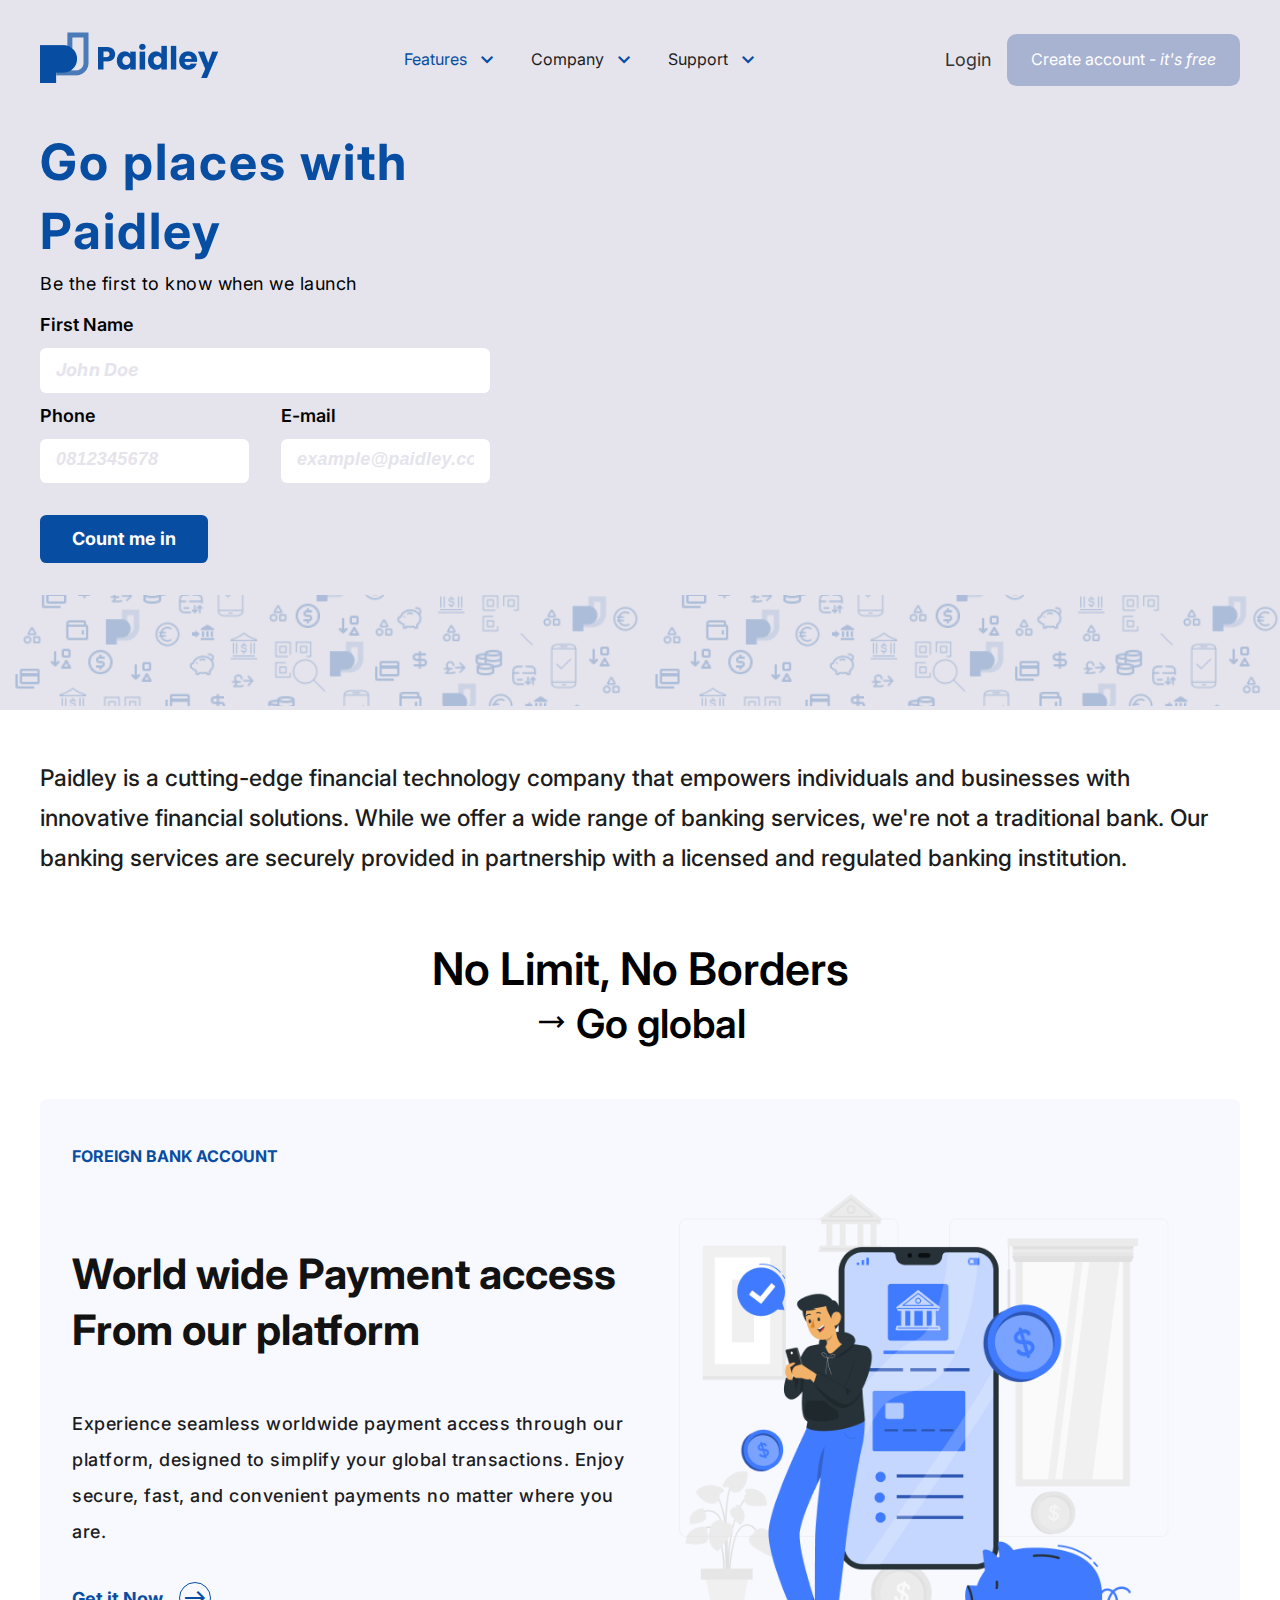
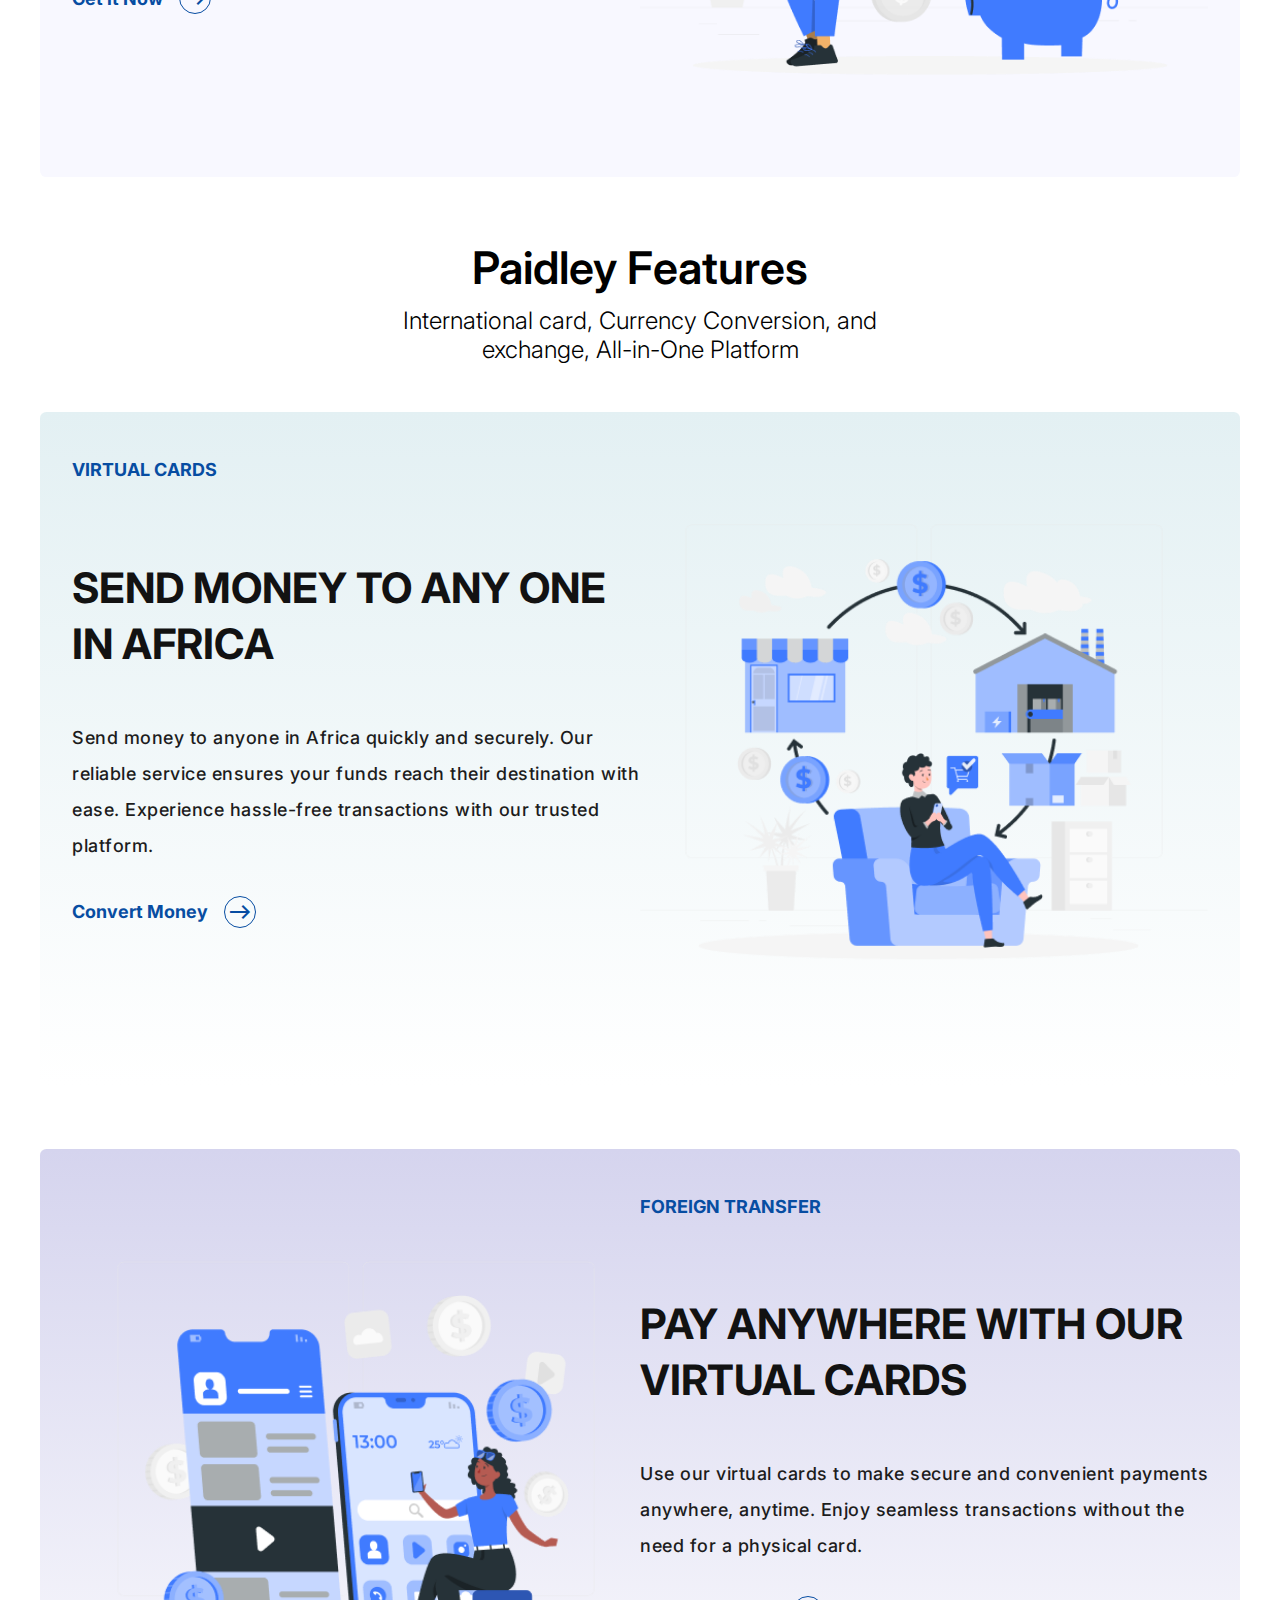
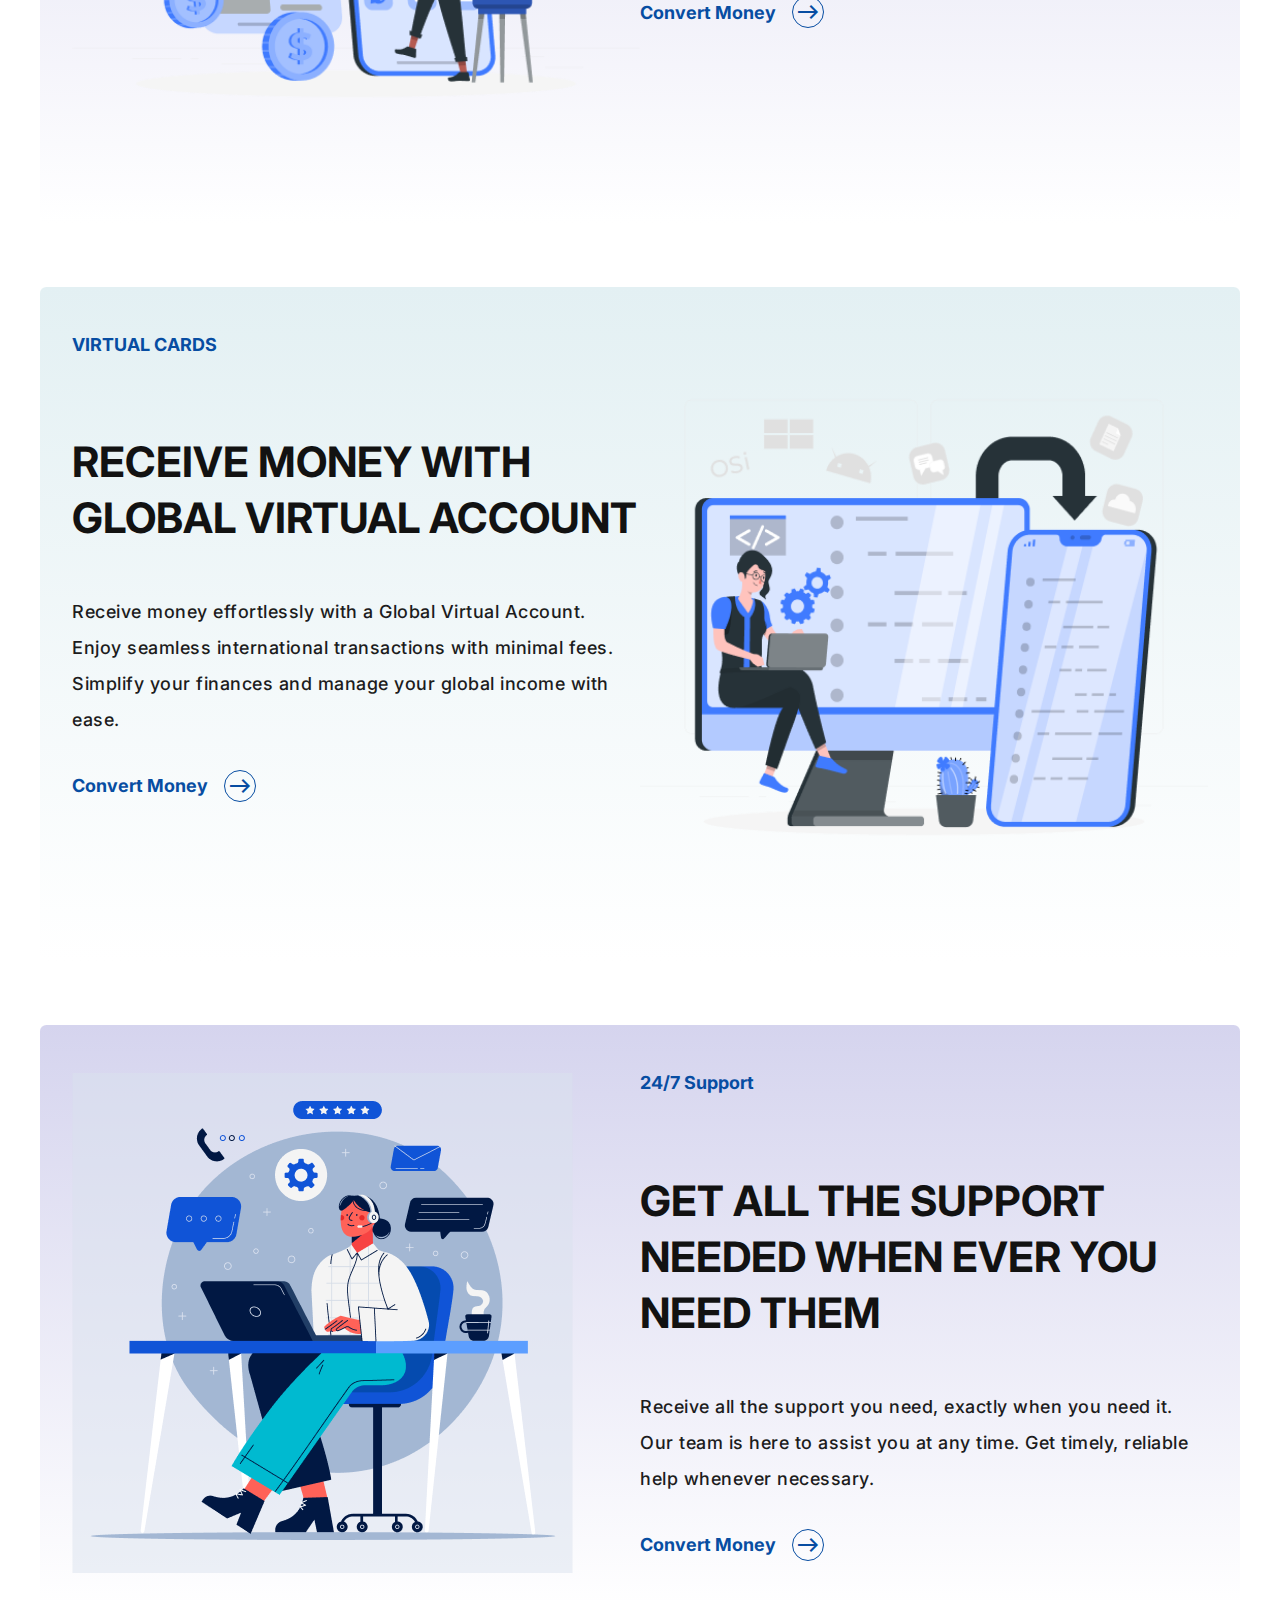
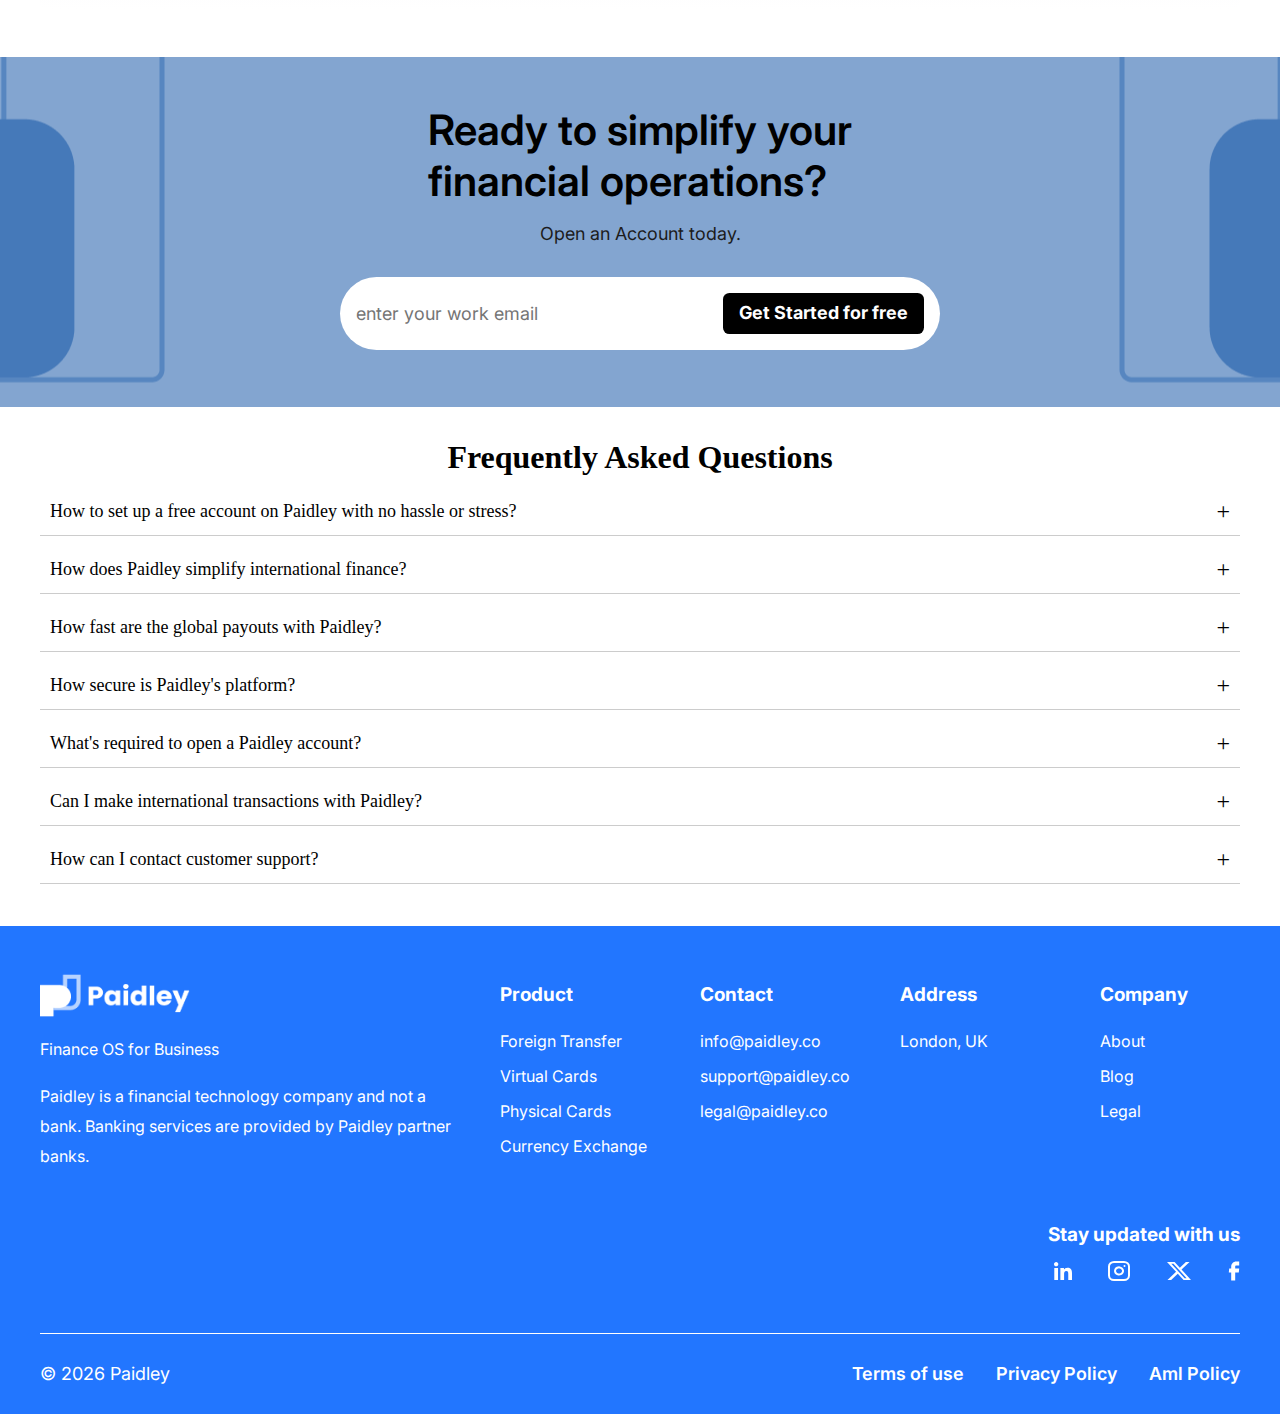
==== index.html @ 993d66e8 "initial commit" ====
<!DOCTYPE html>
<html lang="en">
<head>
    <meta charset="UTF-8">
    <meta name="viewport" content="width=device-width, initial-scale=1.0">
    <title>Paidley</title>

    <!-- css stylesheet -->
    <link rel="stylesheet" href="assets/css/styles.css">

    <!-- google icons cdn -->
    <link rel="stylesheet" href="https://fonts.googleapis.com/css2?family=Material+Symbols+Outlined:opsz,wght,FILL,GRAD@20..48,100..700,0..1,-50..200" />
</head>
<body>

    <!-- NAVBAR SECTION -->
    <div class="navbar_container">
        <div class="navbar_main">
            <a href="index.html" class="navbar_logo">
                <img src="assets/images/paidleylogo.png" alt="paidley logo">
            </a>

            <div class="navbar_links">
                <a href="#">
                    <span class="a_links active">Features</span>
                    <span class="material-symbols-outlined a-icons">
                        stat_minus_1
                    </span>
                </a>

                <a href="#">
                    <span class="a_links">Company</span>
                    <span class="material-symbols-outlined a-icons">
                        stat_minus_1
                    </span>
                </a>

                <a href="#">
                    <span class="a_links">Support</span>
                    <span class="material-symbols-outlined a-icons">
                        stat_minus_1
                    </span>
                </a>
            </div>
            
            <div class="navbar_button">
                <a href="#">Login</a>
                <button type="button">Create account - <span>it's free</span></button>
            </div>

            <div class="hamburger_menu">
                <span class="material-symbols-outlined menu_icon">menu</span>
                <span class="material-symbols-outlined close_icon">close</span>
            </div>

            <div class="mobile_navbar_container">

                <div class="mobile_navbar_links">
                    <div class="mobile_links_box">
                        <a href="#">
                            <span class="a_links active">Features</span>
                            <span class="material-symbols-outlined a-icons">
                                stat_minus_1
                            </span>
                        </a>
        
                        <a href="#">
                            <span class="a_links">Company</span>
                            <span class="material-symbols-outlined a-icons">
                                stat_minus_1
                            </span>
                        </a>
        
                        <a href="#">
                            <span class="a_links">Support</span>
                            <span class="material-symbols-outlined a-icons">
                                stat_minus_1
                            </span>
                        </a>

                        <a href="#" class="mobile_login">Login</a>
                    </div>

                </div>

                <div class="mobile_navbar_button">
                    <!-- <a href="#">Login</a> -->
                    <button type="button">Create account - <span>it's free</span></button>
                </div>
            </div>
        </div>
    </div>

    <!-- GO SECTION -->
    <section class="go_container">
        <div class="go_main">
            <div class="go_left_side">
                <h1>Go places with</h1>
                <h1>Paidley</h1>

                <p class="p1">Be the first to know when we launch</p>

                <div class="form_container">
                    <form action="">
                        <div class="first_name_box">
                            <label>First Name</label>
                            <input type="text" placeholder="John Doe">
                        </div>

                        <div class="phone_email_box">
                            <div class="phone_box">
                                <label>Phone</label>
                                <input class="phone_number" type="number" placeholder="0812345678">
                            </div>

                            <div class="phone_box phone-email">
                                <label>E-mail</label>
                                <input type="email" placeholder="example@paidley.co">
                            </div>
                        </div>

                        <div class="go_botton">
                            <button>Count me in</button>
                        </div>
                    </form>
                </div>
            </div>

            <div class="go_right_side">
                <div class="go_right_box">
                    <iframe class="frame" src="https://www.youtube.com/embed/yPzR0vY7blc" title="YouTube video player" frameborder="0" allow="accelerometer; autoplay; clipboard-write; encrypted-media; gyroscope; picture-in-picture; web-share" referrerpolicy="strict-origin-when-cross-origin" allowfullscreen></iframe>
                </div>
            </div>
            
        </div>

        <div class="bottom_image">
            <img src="assets/images/pattern2.png" alt="">
        </div>
    </section>

    <!-- PAIDLEY TEXT -->
    <div class="paid_add_text_box">
        <div class="paid">
            <h2>Paidley is a cutting-edge financial technology company that empowers individuals and businesses with innovative financial solutions. While we offer a wide range of banking services, we're not a traditional bank. Our banking services are securely provided in partnership with a licensed and regulated banking institution.</h2>
        </div>
    </div>

    <!-- FOREIGN BANK SECTION -->
    <div class="foreign_container">
        <div class="foreign_top_head">
            <h1>No Limit, No Borders</h1>
            <h2>
                <span class="material-symbols-outlined global_arrow">
                trending_flat
                </span>
                <span>Go global</span>
            </h2>
        </div>
        <div class="foreign_main">
            <div class="foreign_left">
                <h3>FOREIGN BANK ACCOUNT</h3>

                <div class="foreign_left_content">
                    <h1>World wide Payment access From our platform</h1>
                    <p class="p1">Experience seamless worldwide payment access through our platform, designed to simplify your global transactions. Enjoy secure, fast, and convenient payments no matter where you are.</p>
                    <div class="get_it_link">
                        <a href="#">
                            <p>Get it Now</p>
                            <span class="material-symbols-outlined">
                                east
                            </span>
                        </a>
                    </div>
                </div>
            </div>

            <div class="foreign_right">
                <img src="assets/images/foreign.png" alt="foreign bank">
            </div>
        </div>
    </div>

    <!-- VIRTUAL CARDS -->
    <div class="virtual_container">
        <div class="virtual_top_head">
            <h1>Paidley Features</h1>
            <p>International card, Currency Conversion, and exchange, All-in-One Platform</p>
        </div>

        <div class="virtual_main">
            <div class="virtual_left">
                <h3>VIRTUAL CARDS</h3>

                <div class="virtual_content">
                    <h1>SEND MONEY TO ANY ONE IN AFRICA</h1>
                    <p class="p1">Send money to anyone in Africa quickly and securely. Our reliable service ensures your funds reach their destination with ease. Experience hassle-free transactions with our trusted platform.</p>
                    <div class="convert_it_link">
                        <a href="#">
                            <p>Convert Money</p>
                            <span class="material-symbols-outlined">
                                east
                            </span>
                        </a>
                    </div>
                </div>
            </div>

            <div class="virtual_right">
                <img src="assets/images/img5.png" alt="">
            </div>
        </div>
    </div>

    <!-- PAY ANYWHERE SECTION -->
    <div class="pay_container">
        <div class="pay_main">
            <div class="pay_left">
                <img src="assets/images/img6.png" alt="receive money">
            </div>

            <div class="pay_right">
                <h3>FOREIGN TRANSFER</h3>

                <div class="pay_content">
                    <h1>PAY ANYWHERE WITH OUR VIRTUAL CARDS</h1>
                    <p class="p1">Use our virtual cards to make secure and convenient payments anywhere, anytime. Enjoy seamless transactions without the need for a physical card.</p>
                    <div class="convert_it_link">
                        <a href="#">
                            <p>Convert Money</p>
                            <span class="material-symbols-outlined">
                                east
                            </span>
                        </a>
                    </div>
                </div>
            </div>

        </div>
    </div>

    <!-- RECEIVE MONEY SECTION -->
    <div class="receieve_container">
        <div class="receieve_main">
            <div class="receieve_left">
                <h3>VIRTUAL CARDS</h3>

                <div class="receieve_content">
                    <h1>RECEIVE MONEY WITH GLOBAL VIRTUAL ACCOUNT</h1>
                    <p class="p1">Receive money effortlessly with a Global Virtual Account. Enjoy seamless international transactions with minimal fees. Simplify your finances and manage your global income with ease.</p>
                    <div class="convert_it_link">
                        <a href="#">
                            <p>Convert Money</p>
                            <span class="material-symbols-outlined">
                                east
                            </span>
                        </a>
                    </div>
                </div>
            </div>

            <div class="receieve_right">
                <img src="assets/images/img7.png" alt="receive money">
            </div>
        </div>
    </div>

    <!-- SUPPORT SECTION -->
    <div class="support_container">
        <div class="support_main">
            <div class="support_left">
                <img src="assets/images/img2.png" alt="support">
            </div>

            <div class="support_right">
                <h3>24/7 Support</h3>

                <div class="support_content">
                    <h1>GET ALL THE SUPPORT NEEDED WHEN EVER YOU NEED THEM</h1>
                    <p class="p1">Receive all the support you need, exactly when you need it. Our team is here to assist you at any time. Get timely, reliable help whenever necessary.</p>
                    <div class="convert_it_link">
                        <a href="#">
                            <p>Convert Money</p>
                            <span class="material-symbols-outlined">
                                east
                            </span>
                        </a>
                    </div>
                </div>
            </div>

        </div>
    </div> 

    <!--READY TO SIMPLIFY  -->
    <div class="ready_container">
        <div class="ready_main">
            <div class="ready_box">
                <h1>Ready to simplify your</h1>
                <h1>financial operations?</h1>
                <p>Open an Account today.</p>
            </div>

            <div class="ready_input_box">
                <input type="text" placeholder="enter your work email">
                <button type="button">Get Started for free</button>
            </div>
        </div>
    </div>

    <!-- FAQ SECTION -->
    <section class="faq_section">
        <div class="faq_main">
            <h1>Frequently Asked Questions</h1>
            <div class="faq-container">
                <div class="flex-container">
                  <div>
                    <p class="text">How to set up a free account on Paidley with no
                      hassle or stress?</p>
                    <span class="plus-icon">+</span>
                  </div>
                  <div class="faq-content">
                    <p>Our return policy allows for returns within 30 days of
                      purchase. Items must be in original condition.</p>
                  </div>
                </div>
    
                <div class="flex-container">
                  <div>
                    <p class="text">How does Paidley simplify international
                      finance?</p>
                    <span class="plus-icon">+</span>
                  </div>
                  <div class="faq-content">
                    <p>You can track your order using the tracking number provided
                      in
                      the confirmation email.</p>
                  </div>
                </div>
    
                <div class="flex-container">
                  <div>
                  <p class="text">How fast are the global payouts with Paidley?</p>
                  <span class="plus-icon">+</span>
                </div>
                <div class="faq-content">
                  <p>Our payouts are processed within 24 hours.</p>
                </div>
              </div>
    
                <div class="flex-container">
                  <div>
                  <p class="text">How secure is Paidley's platform?</p>
                  <span class="plus-icon">+</span>
                </div>
                <div class="faq-content">
                  <p>Paidley uses advanced encryption and secure protocols to
                    protect your data.</p>
                </div>
              </div>
                <div class="flex-container">
                  <div>
                  <p class="text">What's required to open a Paidley account?</p>
                  <span class="plus-icon">+</span>
                </div>
                <div class="faq-content">
                  <p>A valid email address and some basic personal information are
                    required.</p>
                </div>
              </div>
    
    
                <div class="flex-container">
                  <div>
                  <p class="text">Can I make international transactions with
                    Paidley?</p>
                  <span class="plus-icon">+</span>
                </div>
                <div class="faq-content">
                  <p>Yes, you can make international transactions with ease using
                    Paidley.</p>
                </div>
              </div>
    
    
                <div class="flex-container">
                  <div>
                  <p class="text">How can I contact customer support?</p>
                  <span class="plus-icon">+</span>
                </div>
                <div class="faq-content">
                  <p>Contact customer support via email or our live chat on the
                    website.</p>
                </div>
              </div>
              </div>
        </div>
    </section>

    <!-- FOOTER SECTION -->
    <footer class="footer">
        <div class="footer_top">
            <div class="footer_left_column">
                <img class="logo-img" src="assets/images/logo1.png" alt="Paidley Logo" />
                <p class="footer_p1">Finance OS for Business</p>
                <p class="footer_p2">Paidley is a financial technology company and not a bank. Banking services are provided by Paidley partner banks.</p>
            </div>

            <div class="footer_right_column">
                <div class="footer_menu">
                    <h5>Product</h5>
                    <ul>
                        <li><a href="mailto:info@paidley.co">Foreign Transfer</a></li>
                        <li><a href="mailto:support@paidley.co">Virtual Cards</a></li>
                        <li><a href="mailto:legal@paidley.co">Physical Cards</a></li>
                        <li><a href="mailto:legal@paidley.co">Currency Exchange</a></li>
                    </ul>
                </div>

                <div class="footer_menu">
                    <h5>Contact</h5>
                    <ul>
                        <li><a href="mailto:info@paidley.co">info@paidley.co</a></li>
                        <li><a href="mailto:support@paidley.co">support@paidley.co</a></li>
                        <li><a href="mailto:legal@paidley.co">legal@paidley.co</a></li>
                    </ul>
                </div>

                <div class="footer_menu">
                    <h5>Address</h5>
                    <ul>
                        <li><a href="mailto:info@paidley.co">London, UK</a></li>
                    </ul>
                </div>

                <div class="footer_menu">
                    <h5>Company</h5>
                    <ul>
                        <li><a href="mailto:info@paidley.co">About</a></li>
                        <li><a href="mailto:support@paidley.co">Blog</a></li>
                        <li><a href="mailto:legal@paidley.co">Legal</a></li>
                    </ul>
                </div>

                <!-- <div class="footer_icons">
                    <p>Stay updated with us</p>
                    <div class="footer_icon_box">
                        <a href="#" class="social-icon"><svg width="18" height="18" viewBox="0 0 18 18" fill="none" xmlns="http://www.w3.org/2000/svg">
                            <path d="M2.16 4.33563C3.36 4.33563 4.32 3.36063 4.32 2.17563C4.32 0.990625 3.345 0.015625 2.16 0.015625C0.975 0.015625 0 0.990625 0 2.17563C0 3.36063 0.975 4.33563 2.16 4.33563ZM6.375 5.97063V18.0006H10.095V12.0606C10.095 10.4856 10.395 8.97063 12.33 8.97063C14.265 8.97063 14.265 10.7706 14.265 12.1506V18.0006H18V11.4006C18 8.16063 17.31 5.67063 13.53 5.67063C11.715 5.67063 10.5 6.66063 10.005 7.60563H9.96V5.95563H6.39L6.375 5.97063ZM0.3 5.97063H4.035V18.0006H0.3V5.97063Z" fill="white"/>
                            </svg>
                        </a>
                        <a href="#" class="social-icon"><svg width="22" height="20" viewBox="0 0 22 20" fill="none" xmlns="http://www.w3.org/2000/svg">
                            <path d="M16 1H6C3.23858 1 1 3.01472 1 5.5V14.5C1 16.9853 3.23858 19 6 19H16C18.7614 19 21 16.9853 21 14.5V5.5C21 3.01472 18.7614 1 16 1Z" stroke="white" stroke-width="2" stroke-linecap="round" stroke-linejoin="round"/>
                            <path d="M14.9997 9.43132C15.1231 10.1803 14.981 10.9453 14.5935 11.6174C14.206 12.2896 13.5929 12.8346 12.8413 13.175C12.0898 13.5155 11.2382 13.634 10.4075 13.5137C9.57683 13.3934 8.80947 13.0404 8.21455 12.505C7.61962 11.9695 7.22744 11.2789 7.09377 10.5313C6.96011 9.78372 7.09177 9.01722 7.47003 8.34085C7.84829 7.66449 8.45389 7.11268 9.20069 6.76394C9.94749 6.41519 10.7975 6.28725 11.6297 6.39832C12.4786 6.51161 13.2646 6.86764 13.8714 7.41379C14.4782 7.95995 14.8738 8.66729 14.9997 9.43132Z" stroke="white" stroke-width="2" stroke-linecap="round" stroke-linejoin="round"/>
                            <path d="M16.5 5.05078H16.51" stroke="white" stroke-width="2" stroke-linecap="round" stroke-linejoin="round"/>
                            </svg>                    
                        </a>
                        <a href="#" class="social-icon"><svg width="24" height="20" viewBox="0 0 24 20" fill="none" xmlns="http://www.w3.org/2000/svg">
                            <path d="M18.901 0.960938H22.581L14.541 8.61927L24 19.0384H16.594L10.794 12.7184L4.156 19.0384H0.474L9.074 10.8468L0 0.961771H7.594L12.837 6.73844L18.901 0.960938ZM17.61 17.2034H19.649L6.486 2.7001H4.298L17.61 17.2034Z" fill="white"/>
                            </svg>
                        </a>
                        <a href="#" class="social-icon"><svg width="12" height="20" viewBox="0 0 12 20" fill="none" xmlns="http://www.w3.org/2000/svg">
                            <path d="M3.19873 19.5H7.19873V11.49H10.8027L11.1987 7.51H7.19873V5.5C7.19873 5.23478 7.30409 4.98043 7.49163 4.79289C7.67916 4.60536 7.93352 4.5 8.19873 4.5H11.1987V0.5H8.19873C6.87265 0.5 5.60088 1.02678 4.6632 1.96447C3.72552 2.90215 3.19873 4.17392 3.19873 5.5V7.51H1.19873L0.802734 11.49H3.19873V19.5Z" fill="white"/>
                            </svg>
                        </a>
                    </div>
                  
                </div> -->
            </div>
        </div>

        <div class="footer_icons">
            <p>Stay updated with us</p>
            <div class="footer_icon_box">
                <a href="#" class="social-icon"><svg width="18" height="18" viewBox="0 0 18 18" fill="none" xmlns="http://www.w3.org/2000/svg">
                    <path d="M2.16 4.33563C3.36 4.33563 4.32 3.36063 4.32 2.17563C4.32 0.990625 3.345 0.015625 2.16 0.015625C0.975 0.015625 0 0.990625 0 2.17563C0 3.36063 0.975 4.33563 2.16 4.33563ZM6.375 5.97063V18.0006H10.095V12.0606C10.095 10.4856 10.395 8.97063 12.33 8.97063C14.265 8.97063 14.265 10.7706 14.265 12.1506V18.0006H18V11.4006C18 8.16063 17.31 5.67063 13.53 5.67063C11.715 5.67063 10.5 6.66063 10.005 7.60563H9.96V5.95563H6.39L6.375 5.97063ZM0.3 5.97063H4.035V18.0006H0.3V5.97063Z" fill="white"/>
                    </svg>
                </a>
                <a href="#" class="social-icon"><svg width="22" height="20" viewBox="0 0 22 20" fill="none" xmlns="http://www.w3.org/2000/svg">
                    <path d="M16 1H6C3.23858 1 1 3.01472 1 5.5V14.5C1 16.9853 3.23858 19 6 19H16C18.7614 19 21 16.9853 21 14.5V5.5C21 3.01472 18.7614 1 16 1Z" stroke="white" stroke-width="2" stroke-linecap="round" stroke-linejoin="round"/>
                    <path d="M14.9997 9.43132C15.1231 10.1803 14.981 10.9453 14.5935 11.6174C14.206 12.2896 13.5929 12.8346 12.8413 13.175C12.0898 13.5155 11.2382 13.634 10.4075 13.5137C9.57683 13.3934 8.80947 13.0404 8.21455 12.505C7.61962 11.9695 7.22744 11.2789 7.09377 10.5313C6.96011 9.78372 7.09177 9.01722 7.47003 8.34085C7.84829 7.66449 8.45389 7.11268 9.20069 6.76394C9.94749 6.41519 10.7975 6.28725 11.6297 6.39832C12.4786 6.51161 13.2646 6.86764 13.8714 7.41379C14.4782 7.95995 14.8738 8.66729 14.9997 9.43132Z" stroke="white" stroke-width="2" stroke-linecap="round" stroke-linejoin="round"/>
                    <path d="M16.5 5.05078H16.51" stroke="white" stroke-width="2" stroke-linecap="round" stroke-linejoin="round"/>
                    </svg>                    
                </a>
                <a href="#" class="social-icon"><svg width="24" height="20" viewBox="0 0 24 20" fill="none" xmlns="http://www.w3.org/2000/svg">
                    <path d="M18.901 0.960938H22.581L14.541 8.61927L24 19.0384H16.594L10.794 12.7184L4.156 19.0384H0.474L9.074 10.8468L0 0.961771H7.594L12.837 6.73844L18.901 0.960938ZM17.61 17.2034H19.649L6.486 2.7001H4.298L17.61 17.2034Z" fill="white"/>
                    </svg>
                </a>
                <a href="#" class="social-icon"><svg width="12" height="20" viewBox="0 0 12 20" fill="none" xmlns="http://www.w3.org/2000/svg">
                    <path d="M3.19873 19.5H7.19873V11.49H10.8027L11.1987 7.51H7.19873V5.5C7.19873 5.23478 7.30409 4.98043 7.49163 4.79289C7.67916 4.60536 7.93352 4.5 8.19873 4.5H11.1987V0.5H8.19873C6.87265 0.5 5.60088 1.02678 4.6632 1.96447C3.72552 2.90215 3.19873 4.17392 3.19873 5.5V7.51H1.19873L0.802734 11.49H3.19873V19.5Z" fill="white"/>
                    </svg>
                </a>
            </div>
          
        </div>

        <div class="footer_bottom">
            <div class="footer_bottom_left">
                <p>&copy; <span id="year"></span> Paidley</p>
            </div>
            <div class="footer_bottom_right">
                <a href="#">Terms of use</a>
                <a href="privacy-policy.html" target="_blank">Privacy Policy</a>
                <a href="aml-privacy.html" target="_blank">Aml Policy</a>
            </div>
        </div>
    </footer>


    <!-- JAVASCRIPT -->
    <script src="index.js"></script>
    
</body>
</html>
---- assets/css/styles.css ----
@import url('https://fonts.googleapis.com/css2?family=Inter:ital,opsz,wght@0,14..32,100..900;1,14..32,100..900&family=Poppins:ital,wght@0,100;0,200;0,300;0,400;0,500;0,600;0,700;0,800;0,900;1,100;1,200;1,300;1,400;1,500;1,600;1,700;1,800;1,900&family=Roboto:ital,wght@0,100;0,300;0,400;0,500;0,700;0,900;1,100;1,300;1,400;1,500;1,700;1,900&display=swap');


* {
    padding: 0;
    margin: 0;
    box-sizing: border-box;
}

:root {
    /* color */
    --primary-color: #074DA2;
    --white-color: #FFFFFF;
    --background-color: #e5e4ec;
    --secondary-color: ;
    --light-dark: #1C1C1C;
    --black-color: #000000;
    --dark-black: #121212;
    --dark-color: #333333;
    --button-color: #a8b3d2;
    --account-color: #F8F8FF;
    --footer-color: #2276ff;

    /* transition */
    --transition-200: all 200ms ease;
    --transition-300: all 300ms ease;

    /* border radius */
  --border-radius-0-4: 0.4rem;
  --border-radius-0-6: 0.6rem;
  --border-radius-1: 1rem;
  --border-radius-5: 5rem;
  --border-radius-2: 2rem;

  /* box shadow */
  --box-shadow-1: 0 2px 5px rgba(0, 0, 0, 0.1);
}

.navbar_container {
    top: 0;
    left: 0;
    width: 100%;
    position: fixed;
    z-index: 1;
    background: var(--background-color);
}

.navbar_container .navbar_main {
    display: flex;
    align-items: center;
    justify-content: space-between;
    padding: 2rem 2.5rem;
    position: relative;
}

.navbar_main .navbar_logo {
    text-decoration: none;
}

.navbar_container .navbar_main .navbar_links {
    display: flex;
    align-items: center;
    flex-direction: row;
    gap: 2rem;
}

.navbar_main .navbar_links a {
    display: flex;
    align-items: center;
    gap: 0.5rem;
    text-decoration: none;
}

.navbar_main .navbar_links a .a_links {
    font-family: "Inter", sans-serif;
    font-size: 16px;
    font-weight: 400;
    line-height: 19.36px;
    color: var(--light-dark);   
    transition: var(--transition-200); 
}

.navbar_main .navbar_links a .a_links:hover {
    color: var(--primary-color);
}

.navbar_main .navbar_links a .a_links.active {
    color: var(--primary-color);
}

.navbar_main .navbar_links a .a-icons {
    color: var(--primary-color);
}

.navbar_container .navbar_main .navbar_button {
    display: flex;
    align-items: center;
    flex-direction: row;
    gap: 1rem;
}

.navbar_main .navbar_button a {
    font-family: "Inter", sans-serif;
    font-size: 18px;
    font-weight: 400;
    line-height: 19.36px;
    color: var(--dark-color);   
    text-decoration: none; 
    transition: 0.7s ease;
}

.navbar_main .navbar_button a:hover {
    color: var(--primary-color);
}

.navbar_main .navbar_button button {
    font-family: "Inter", sans-serif;
    font-size: 16px;
    font-weight: 400;
    line-height: 19.36px;
    color: var(--white-color);
    background: var(--button-color);  
    border: none;  
    transition: var(--transition-300);
    cursor: pointer;
    padding: 1rem 1.5rem;
    border-radius: var(--border-radius-0-6);
}

.navbar_main .navbar_button button:hover {
    background: var(--primary-color);
}

.navbar_main .navbar_button button span {
    font-style: italic;
}

.hamburger_menu {
    display: none;
}

/* mobile section */
.mobile_navbar_container {
    display: none;
}




/* GO SECTION STARTS HERE */
.go_container {
    margin-top: 5rem;
    padding-top: 3rem;
    width: 100%;
    background: var(--background-color);
}

.go_container .go_main {
    display: grid;
    grid-template-columns: 1fr 1fr;
    padding-left: 2.5rem;
    padding-right: 2.5rem;
    margin-bottom: 1rem;
}

.go_container .go_main .go_left_side h1 {
    font-family: "Inter", sans-serif;
    font-style: normal;
    font-weight: 700;
    font-size: 50px;
    line-height: 69.14px;
    letter-spacing: 2px;
    color: var(--primary-color);
}

.go_container .go_main .go_left_side .p1 {
    font-family: "Inter", sans-serif;
    font-size: 18px;
    font-weight: 400;
    line-height: 36px;
    letter-spacing: 0.5px;   
}

.go_container .go_main .go_left_side .form_container {
    margin-top: 1rem;
    width: 75%;
}

.go_left_side .form_container form .first_name_box label {
    display: block;
    font-family: "Inter", sans-serif;
    font-size: 18px;
    font-weight: 600;
    line-height: 14px;
    margin-bottom: 1rem;
}

.go_left_side .form_container form .first_name_box input {
    padding: 0.9rem 1rem;
    border-radius: var(--border-radius-0-4);
    width: 100%;
    border: none;
    font-family: "Inter", sans-serif;
    font-weight: 500;
    letter-spacing: 0.2px;
    color: var(--light-dark);
    outline: none;
}

.go_left_side .form_container form .first_name_box input:focus {
    border: 1px solid var(--primary-color);
}

.go_left_side .form_container form .first_name_box input::placeholder {
    font-size: 18px;
    color: var(--background-color);
    font-weight: 700;
    font-style: italic;
}

.go_left_side .form_container form .phone_email_box {
    display: flex;
    align-items: center;
    gap: 2rem;
    flex-direction: row;
    margin-top: 1rem;
}

.form_container form .phone_email_box .phone_box label {
    display: block;
    font-family: "Inter", sans-serif;
    font-size: 18px;
    font-weight: 600;
    line-height: 14px;
    margin-bottom: 1rem;
}

.form_container form .phone_email_box .phone_box {
    width: 100%;
}

.form_container form .phone_email_box .phone_box input {
    padding: 0.9rem 1rem;
    border-radius: var(--border-radius-0-4);
    width: 100%;
    border: none;
    font-family: "Inter" sans-serif;
    font-weight: 500;
    letter-spacing: 0.2px;
    color: var(--light-dark);
    outline: none;
}

.form_container form .phone_email_box .phone_box input:focus {
    border: 1px solid var(--primary-color);
}

.form_container form .phone_email_box .phone_box input::placeholder {
    font-size: 18px;
    color: var(--background-color);
    font-weight: 700;
    font-style: italic;
}

.form_container form .phone_email_box .phone_box .phone_number::-webkit-outer-spin-button,
.phone_number::-webkit-inner-spin-button {
  -webkit-appearance: none;
   margin: 0;
}

.form_container form .go_botton {
    margin-top: 2rem;
    margin-bottom: 1rem;
}

.form_container form .go_botton button {
  padding: 0.9rem 2rem;
  color: var(--white-color);
  background-color: var(--primary-color);
  border-radius: var(--border-radius-0-4); 
  border: none;
  cursor: pointer;
  transition: var(--transition-200);
  font-family: "Inter", sans-serif;
  font-size: 18px;
  font-weight: 700;
  line-height: 19.36px;
}

.form_container form .go_botton button:hover {
    opacity: .8;
}

.go_right_side .go_right_box .frame {
    width: 100%;
    height: 435px;
    border-radius: var(--border-radius-0-4);
}

.bottom_image img {
    width: 100%;
    object-fit: cover;
}


/* PAIDLEY TEXT */
.paid_add_text_box {
    margin-top: 3rem;
    padding-left: 2.5rem;
    padding-right: 2.5rem;
    margin-bottom: 3rem;
}

.paid_add_text_box .paid h2 {
    font-family: "Inter", sans-serif;
    font-size: 23px;
    font-weight: 500;
    line-height: 40px;
    color: var(--light-dark)    ;  
}



/* FOREIGN BANK SECTION */
.foreign_container {
    margin-top: 4rem;
    width: 100%;
    padding-left: 2.5rem;
    padding-right: 2.5rem;
}

.foreign_container .foreign_top_head {
    text-align: center;
}

.foreign_container .foreign_top_head h1 {
    font-family: "Inter", sans-serif;
    font-size: 45px;
    font-weight: 600;
    line-height: 54.46px;
    color: var(--black-color);    
}

.foreign_container .foreign_top_head h2 {
    font-family: "Inter", sans-serif;
    font-size: 40px;
    font-weight: 600;
    line-height: 54.46px;
    color: var(--black-color); 
}

.foreign_container .foreign_top_head h2 .global_arrow {
    font-size: 2rem;
}

.foreign_container .foreign_main {
    background: var(--account-color);
    border-radius: var(--border-radius-0-4);
    padding: 3rem 2rem 3rem;
    margin-top: 3rem;
    display: grid;
    grid-template-columns: 1fr 1fr;
}

.foreign_main .foreign_left h3 {
    font-family: "Inter", sans-serif;
    font-size: 16px;
    font-weight: 700;
    line-height: 19.36px;
    color: var(--primary-color);    
}

.foreign_left .foreign_left_content {
    margin-top: 5rem;
}

.foreign_left .foreign_left_content h1 {
    font-family: "Inter", sans-serif;
    font-size: 42px;
    font-weight: 700;
    line-height: 56px;
    color: var(--dark-black); 
}

.foreign_left_content .p1 {
    font-family: "Inter", sans-serif;
    font-size: 18px;
    font-weight: 500;
    line-height: 36px;
    letter-spacing: 0.5px;
    text-align: left;
    color: var(--light-dark); 
    margin-top: 3rem;
}

.foreign_left_content .get_it_link {
    margin-top: 2rem;
}

.foreign_left_content .get_it_link a {
    display: flex;
    align-items: center;
    text-decoration: none;
    gap: 1rem;
    color: var(--primary-color);
}

.foreign_left_content .get_it_link a p {
    font-family: "Inter", sans-serif;
    font-size: 18px;
    font-weight: 700;
    line-height: 19.36px;  
}

.foreign_left_content .get_it_link a span {
    border: 1px solid var(--primary-color);
    border-radius: var(--border-radius-2);
    padding: 3px;
}

.foreign_main .foreign_right img {
    max-width: 100%;
    height: auto;
}



/* VIRTUAL CARDS SECTION */
.virtual_container {
    margin-top: 4rem;
    width: 100%;
    padding-left: 2.5rem;
    padding-right: 2.5rem;
}

.virtual_container .virtual_top_head {
    display: flex;
    align-items: center;
    flex-direction: column;
    justify-content: center;
}

.virtual_container .virtual_top_head h1 {
    font-family: "Inter", sans-serif;
    font-size: 45px;
    font-weight: 600;
    line-height: 54.46px;
    color: var(--black-color);    
}

.virtual_container .virtual_top_head p {
    font-family: "Inter", sans-serif;
    font-size: 24px;
    font-weight: 300;
    line-height: 29.05px;
    margin-top: 0.7rem;
    width: 48%;
    text-align: center;    
}

.virtual_container .virtual_main {
    border-radius: var(--border-radius-0-4);
    padding: 3rem 2rem 2rem;
    margin-top: 3rem;
    display: grid;
    grid-template-columns: 1fr 1fr;
    background: linear-gradient(to bottom, #e3f0f3 0%, #ffffff 100%);
}

.virtual_main .virtual_left h3 {
    font-family: "Inter", sans-serif;
    font-size: 18px;
    font-weight: 700;
    line-height: 19.36px;
    color: var(--primary-color);    
}

.virtual_left .virtual_content {
    margin-top: 5rem;
}

.virtual_left .virtual_content h1 {
    font-family: "Inter", sans-serif;
    font-size: 42px;
    font-weight: 700;
    line-height: 56px;
    color: var(--dark-black); 
}

.virtual_left .virtual_content .p1 {
    font-family: "Inter", sans-serif;
    font-size: 18px;
    font-weight: 500;
    line-height: 36px;
    letter-spacing: 0.5px;
    text-align: left;
    color: var(--light-dark); 
    margin-top: 3rem;
}

.virtual_content .convert_it_link {
    margin-top: 2rem;
}

.virtual_content .convert_it_link a {
    display: flex;
    align-items: center;
    text-decoration: none;
    gap: 1rem;
    color: var(--primary-color);
}

.virtual_content .convert_it_link a p {
    font-family: "Inter", sans-serif;
    font-size: 18px;
    font-weight: 700;
    line-height: 19.36px;  
}

.virtual_content .convert_it_link a span {
    border: 1px solid var(--primary-color);
    border-radius: var(--border-radius-2);
    padding: 3px;
}


.virtual_main .virtual_right img {
    width: 100%;
    object-fit: cover;
}



/* RECEIVE MONEY SECTION */
.receieve_container {
    margin-top: 4rem;
    width: 100%;
    padding-left: 2.5rem;
    padding-right: 2.5rem;
}

.receieve_container .receieve_main {
    border-radius: var(--border-radius-0-4);
    padding: 3rem 2rem 2rem;
    display: grid;
    grid-template-columns: 1fr 1fr;
    background: linear-gradient(to bottom, #e3f0f3 0%, #ffffff 100%);
}

.receieve_main .receieve_left h3 {
    font-family: "Inter", sans-serif;
    font-size: 18px;
    font-weight: 700;
    line-height: 19.36px;
    color: var(--primary-color);    
}

.receieve_left .receieve_content {
    margin-top: 5rem;
}

.receieve_left .receieve_content h1 {
    font-family: "Inter", sans-serif;
    font-size: 42px;
    font-weight: 700;
    line-height: 56px;
    color: var(--dark-black); 
}

.receieve_left .receieve_content .p1 {
    font-family: "Inter", sans-serif;
    font-size: 18px;
    font-weight: 500;
    line-height: 36px;
    letter-spacing: 0.5px;
    text-align: left;
    color: var(--light-dark); 
    margin-top: 3rem;
}

.receieve_content .convert_it_link {
    margin-top: 2rem;
}

.receieve_content .convert_it_link a {
    display: flex;
    align-items: center;
    text-decoration: none;
    gap: 1rem;
    color: var(--primary-color);
}

.receieve_content .convert_it_link a p {
    font-family: "Inter", sans-serif;
    font-size: 18px;
    font-weight: 700;
    line-height: 19.36px;  
}

.receieve_content .convert_it_link a span {
    border: 1px solid var(--primary-color);
    border-radius: var(--border-radius-2);
    padding: 3px;
}

.receieve_main .receieve_right img {
    width: 100%;
    object-fit: cover;
}




/* PAY ANYWHERE SECTION */
.pay_container {
    margin-top: 4rem;
    width: 100%;
    padding-left: 2.5rem;
    padding-right: 2.5rem;
}

.pay_container .pay_main {
    border-radius: var(--border-radius-0-4);
    padding: 3rem 2rem 2rem;
    display: grid;
    grid-template-columns: 1fr 1fr;
    background: linear-gradient(to bottom, #d5d4ee 0%, #ffffff 100%);
}

.pay_main .pay_left img {
    width: 100%;
    object-fit: cover;
}

.pay_main .pay_right  h3 {
    font-family: "Inter", sans-serif;
    font-size: 18px;
    font-weight: 700;
    line-height: 19.36px;
    color: var(--primary-color);    
}

.pay_right .pay_content {
    margin-top: 5rem;
}

.pay_right .pay_content h1 {
    font-family: "Inter", sans-serif;
    font-size: 42px;
    font-weight: 700;
    line-height: 56px;
    color: var(--dark-black); 
}

.pay_right .pay_content .p1 {
    font-family: "Inter", sans-serif;
    font-size: 18px;
    font-weight: 500;
    line-height: 36px;
    letter-spacing: 0.5px;
    text-align: left;
    color: var(--light-dark); 
    margin-top: 3rem;
}

.pay_content .convert_it_link {
    margin-top: 2rem;
}

.pay_content .convert_it_link a {
    display: flex;
    align-items: center;
    text-decoration: none;
    gap: 1rem;
    color: var(--primary-color);
}

.pay_content .convert_it_link a p {
    font-family: "Inter", sans-serif;
    font-size: 18px;
    font-weight: 700;
    line-height: 19.36px;  
}

.pay_content .convert_it_link a span {
    border: 1px solid var(--primary-color);
    border-radius: var(--border-radius-2);
    padding: 3px;
}



/* SUPPORT SECTION */
.support_container {
    margin-top: 4rem;
    width: 100%;
    padding-left: 2.5rem;
    padding-right: 2.5rem;
}

.support_container .support_main {
    border-radius: var(--border-radius-0-4);
    padding: 3rem 2rem 2rem;
    display: grid;
    grid-template-columns: 1fr 1fr;
    background: linear-gradient(to bottom, #d5d4ee 0%, #ffffff 100%);
}

.support_main .support_right {
    display: flex;
    flex-direction: column;
    justify-content: flex-start;
}

.support_main .support_right h3 {
    font-family: "Inter", sans-serif;
    font-size: 18px;
    font-weight: 700;
    line-height: 19.36px;
    color: var(--primary-color);    
}

.support_right .support_content {
    margin-top: 5rem;
}

.support_right .support_content h1 {
    font-family: "Inter", sans-serif;
    font-size: 42px;
    font-weight: 700;
    line-height: 56px;
    color: var(--dark-black); 
}

.support_right .support_content .p1 {
    font-family: "Inter", sans-serif;
    font-size: 18px;
    font-weight: 500;
    line-height: 36px;
    letter-spacing: 0.5px;
    text-align: left;
    color: var(--light-dark); 
    margin-top: 3rem;
}

.support_content .convert_it_link {
    margin-top: 2rem;
}

.support_content .convert_it_link a {
    display: flex;
    align-items: center;
    text-decoration: none;
    gap: 1rem;
    color: var(--primary-color);
}

.support_content .convert_it_link a p {
    font-family: "Inter", sans-serif;
    font-size: 18px;
    font-weight: 700;
    line-height: 19.36px;  
}

.support_content .convert_it_link a span {
    border: 1px solid var(--primary-color);
    border-radius: var(--border-radius-2);
    padding: 3px;
}



/* READY TO SIMPLIFY SECTION */
.ready_container {
    background-image: url('../images//simplify.png');
    background-position: center;
    background-repeat: no-repeat;
    background-repeat: cover;
    height: 350px;
    margin-top: 3rem;
    /* margin-bottom: 3rem; */
}

.ready_container .ready_main {
    display: flex;
    align-items: center;
    justify-content: center;
    flex-direction: column;
    padding-top: 3rem;
}

.ready_main .ready_box h1 {
    font-family: "Inter", sans-serif;
    font-size: 42px;
    font-weight: 600;
    line-height: 50.83px;
    color: var(--black-color);    
}

.ready_main .ready_box p {
    text-align: center;
    font-family: "Inter", sans-serif;
    font-size: 18px;
    font-weight: 400;
    line-height: 21.78px;
    color: var(--light-dark); 
    margin-top: 1rem;   
}

.ready_main .ready_input_box {
    background: var(--white-color);
    margin-top: 2rem;
    padding: 1rem 1rem;
    border-radius: var(--border-radius-5);
    /* width: 42%; */
    max-width: 600px;
    width: 100%;
    display: flex;
    justify-content: space-between;
    gap: 1rem;
}

.ready_main .ready_input_box input {
    width: 60%;
    outline: none;
    border: none;
    font-family: "Inter", sans-serif;
    font-size: 18px;
    font-weight: 500;
    padding-right: 0.4rem;
}

.ready_main .ready_input_box input::placeholder {
    font-weight: 400;
}

.ready_main .ready_input_box button {
    padding: 0.6rem 1rem;
    border: none;
    background: var(--black-color);
    cursor: pointer;
    color: var(--white-color);  
    border-radius: var(--border-radius-0-4);
    font-family: "Inter", sans-serif;
    font-size: 18px;
    font-weight: 700;
    line-height: 21.78px;    
}


.faq-section {
    font-family: "Inter", sans-serif;
    /* margin: 20px; */
  }
  
  .faq_section .faq_main h1{
    text-align: center;
    margin-bottom: 0.7rem;
  }
  
  .faq_section .faq_main {
    padding: 2rem 2.5rem;
  }
  
  .faq_section .faq_main .flex-container {
    border-bottom: 1px solid #ccc;
    margin-bottom: 10px;
    padding: 10px 10px;
  }
  
  .faq_section .faq_main .flex-container > div:first-child {
    display: flex;
    justify-content: space-between;
    align-items: center;
    cursor: pointer;
  }
  
  .faq_section .faq_main .text{
    font-size: 1.125rem;
    font-weight: 500;
  }
  
  .plus-icon {
    font-size: 24px;
    transition: transform 0.3s;
  }
  
  .faq-content {
    height: 0;
    overflow: hidden;
    transition: height 0.5s ease;
  }
  
  .faq_section .faq_main .flex-container.active .faq-content {
    height: auto; 
  }
  
  .faq_section .faq_main .flex-container.active .plus-icon {
    content:'-';
  }



/* FOOTER SECTION */
.footer {
    font-family: "Inter", sans-serif;
    background: var(--footer-color);
    width: 100%;
    padding: 3rem 2.5rem 1.5rem;
}
  
.footer_top {
    display: grid;
    /* grid-template-columns: 25% 75%;  */
    grid-template-columns: 35% 65%; 
    gap: 40px; 
}

.footer_left_column {
    display: flex;
    flex-direction: column;
    justify-content: flex-start;
}

.footer_left_column .logo-img {
    width: 150px;
}

.footer_left_column .footer_p1 {
    font-family: "Inter", sans-serif;
    font-size: 16px;
    font-weight: 400;
    line-height: 32px;
    color: var(--white-color);   
    margin-top: 1rem; 
}

.footer_left_column .footer_p2 {
    font-family: "Inter", sans-serif;
    font-size: 16px;
    font-weight: 400;
    line-height: 30px;
    color: var(--white-color);   
    margin-top: 1rem; 
}
  
.footer .footer_right_column {
    display: grid;
    grid-template-columns: repeat(4, 1fr);
    gap: 20px; 
}
  
.footer_right_column .footer_menu {
    display: flex;
    flex-direction: column;
    justify-content: flex-start;
}
  
.footer_right_column .footer_menu h5 {
    margin-bottom: 10px;
    font-family: "Inter", sans-serif;
    font-size: 19px;
    font-weight: 700;
    line-height: 42px;
    color: var(--white-color);    
}
  
.footer_right_column .footer_menu ul li {
    margin-bottom: 5px;
    list-style: none;
    font-family: "Inter", sans-serif;
    font-size: 16px;
    font-weight: 400;
    line-height: 30px;   
}

.footer_right_column .footer_menu ul li a {
    text-decoration: none;
    color: var(--white-color); 
}

.footer_right_column .footer_menu ul li a:hover {
    text-decoration: underline;
}

.footer .footer_icons {
   text-align: right;
   display: flex;
   flex-direction: column;
   justify-content: flex-end;
   align-items: flex-end;
   margin-top: 3rem;
}
  
.footer_icons p {
    margin-bottom: 10px;
    font-family: "Inter", sans-serif;
    font-size: 19px;
    font-weight: 700;
    line-height: 32px;
    color: var(--white-color);    
}

.footer_icons .footer_icon_box {
    display: inline-flex;
    align-items: center;
    gap: 2.3rem;
    flex-wrap: nowrap;
}

.footer_icons .footer_icon_box a {
    text-decoration: none;
    color: var(--white-color);
}

.footer_bottom {
    display: flex;
    justify-content: space-between;
    padding-top: 1.5rem;
    border-top: 1px solid var(--white-color);
    margin-top: 3rem;
}
  
.footer_bottom_left p {
    font-family: "Inter", sans-serif;
    font-size: 18px;
    font-weight: 400;
    line-height: 32px;
    color: var(--white-color);    
}
  
.footer_bottom .footer_bottom_right {
    display: flex;
    align-items: center;
    gap: 2rem;
}

.footer_bottom .footer_bottom_right a {
    text-decoration: none;
    font-family: "Inter", sans-serif;
    font-size: 18px;
    font-weight: 600;
    line-height: 32px;
    color: var(--white-color);    
}

.footer_bottom .footer_bottom_right a:hover {
    text-decoration: underline;
}


/* AML PRIVACY SECTION */
.aml_container {
    width: 100%;
}

.aml_container .aml_main {
    margin: 2rem;
    background: var(--button-color);
    border-radius: var(--border-radius-0-4);
    padding: 2rem 2rem;
}

.aml_container .aml_logo_box {
    margin-bottom: 1.5rem;
}

.aml_container .aml_logo_box a {
    text-decoration: none;
}

.aml_main .aml_content .p1 {
    font-family: "Inter", sans-serif;
    font-size: 18px;
    font-weight: 500;
    line-height: 32px;
    margin-bottom: 1.3rem;
}

.aml_main .aml_content .p2 {
    font-family: "Inter", sans-serif;
    font-size: 18px;
    font-weight: 500;
    line-height: 32px;
}

.aml_main .aml_content .text_box {
    margin-top: 2rem;
}

.aml_main .aml_content .text_box h3 {
    font-family: "Inter", sans-serif;
    font-size: 23px;
    font-weight: 700;
    line-height: 32px;
    margin-bottom: 1rem;
}

.aml_main .aml_content .text_box p {
    font-family: "Inter", sans-serif;
    font-size: 18px;
    font-weight: 500;
    line-height: 32px;
}

.aml_main .aml_content .text_box h4 {
    font-family: "Inter", sans-serif;
    font-size: 18px;
    font-weight: 600;
    line-height: 32px;
}

.aml_main .aml_content .text_box ul {
    margin-left: 2rem;
    margin-top: 0.8rem;
}

.aml_main .aml_content .text_box ul li {
    font-family: "Inter", sans-serif;
    font-size: 18px;
    font-weight: 500;
    line-height: 32px;
}


/* PRIVACY SECTION */
.privacy_container {
    width: 100%;
}

.privacy_container .privacy_main {
    margin: 2rem;
    background: var(--button-color);
    border-radius: var(--border-radius-0-4);
    padding: 2rem 2rem;
}
  
 

/* MEDIA STYLES GOES HERE */
@media (max-width: 1024px) {
    /* VIRTUAL SECTION */
    .virtual_container .virtual_top_head p {
        width: 65%;
    }

    /* SUPPORT SECTION */
    .support_container .support_main {
        gap: 2rem;
    } 
}

@media (max-width: 768px) {
    /* NAVBAR SECTION */
    .navbar_container .navbar_main .navbar_links {
       display: none;
    }

    .navbar_container .navbar_main .navbar_button {
        display: none;
    }

    .hamburger_menu {
        display: block;
        cursor: pointer;
    } 

    .hamburger_menu span {
        font-size: 2rem;
        color: var(--light-dark);
        font-weight: 500;
        transition: -1s ease-out;
    }

    .hamburger_menu .close_icon {
        display: none;
    }

    .hamburger_menu.active .menu_icon {
        display: none;
    }

    .hamburger_menu.active .close_icon {
        display: inline-block;
    }

    /* mobile navbar section */
    .mobile_navbar_container {
        display: block;
        top: 6rem;
        position: absolute;
        z-index: 1;
        background-color: var(--background-color);
        width: 100%;
        left: -100%;
        padding-top: 2rem;
        padding-bottom: 2rem;
        transition: 0.3s;
    }

    .mobile_navbar_container.active {
        left: 0;
    }

    .mobile_navbar_container .mobile_navbar_links {
        display: flex;
        align-items: center;
        justify-content: flex-start;
        flex-direction: column;
    }

    .mobile_navbar_links .mobile_links_box {
        display: flex;
        flex-direction: column;
        justify-content: flex-start;
    }

    .mobile_navbar_links .mobile_links_box a {
        display: flex;
        align-items: center;
        gap: 0.5rem;
        text-decoration: none;
        margin-bottom: 1rem;
    }

    .mobile_navbar_links .mobile_links_box a .a_links {
        font-family: "Inter", sans-serif;
        font-size: 16px;
        font-weight: 400;
        line-height: 19.36px;
        color: var(--light-dark);   
        transition: var(--transition-200); 
    }

    .mobile_navbar_links .mobile_links_box a .a_links:hover {
        color: var(--primary-color);
    }  

    .mobile_navbar_links .mobile_links_box a .a_links.active {
        color: var(--primary-color);
    }

    .mobile_navbar_links .mobile_links_box a .a-icons {
        color: var(--primary-color);
    }

    .mobile_links_box .mobile_login {
        font-family: "Inter" sans-serif;
        font-size: 18px;
        font-weight: 400;
        line-height: 19.36px;
        color: var(--dark-color);   
        text-decoration: none; 
        transition: var(--transition-300);
    }

    .mobile_links_box .mobile_login:hover {
        color: var(--primary-color);
    }

    .mobile_navbar_container .mobile_navbar_button {
       text-align: center;
       margin-top: 0.7rem;
    }

    .mobile_navbar_container .mobile_navbar_button button {
        font-family: "Inter" sans-serif;
        font-size: 16px;
        font-weight: 400;
        line-height: 19.36px;
        color: var(--white-color);
        background: var(--button-color);  
        border: none;  
        transition: var(--transition-300);
        cursor: pointer;
        padding: 1rem 1.5rem;
        border-radius: var(--border-radius-0-6);
    }

    .mobile_navbar_container .mobile_navbar_button button:hover {
        background: var(--primary-color);
    }

    .mobile_navbar_container .mobile_navbar_button button span {
        font-style: italic;
    } 
    /* NAVBAR SECTION ENDS HERE */
    
    


    /* GO SECTION */
    .go_container .go_main {
        grid-template-columns: 1fr;
    }

    .go_container .go_main .go_left_side .form_container {
        width: 100%;
    }

    .go_right_side .go_right_box {
        margin-top: 3rem;
    }



    /* FOREIGN BANK SECTION */
    .foreign_container .foreign_main {
        grid-template-columns: 1fr;
    }

    .foreign_main .foreign_right {
        width: 100%;
    }
    

    /* VIRTUAL SECTION */
    .virtual_container .virtual_main {
        grid-template-columns: 1fr;
    }

    .virtual_container .virtual_top_head p {
        width: 100%;
    }


    /* RECEIVE MONEY SECTION */
    .receieve_container .receieve_main {
        grid-template-columns: 1fr;
    }

    /* PAY ANYWHERE SECTION */
    .pay_container .pay_main {
        grid-template-columns: 1fr;        
    }

    .pay_main .pay_left {
        width: 100%;
    }

    .pay_main .pay_right {
        order: -1;
    }


    /* SUPPORT SECTION */
    .support_container .support_main {
        /* padding: 3rem 2rem 2rem; */
        grid-template-columns: 1fr;
    }

    .support_main .support_left {
        margin-top: 2rem;
        width: 100%;
    }

    .support_main .support_left img {
        width: 100%;
        object-fit: cover;
    }

    .support_main .support_right {
        order: -1;
    }


    /* FOOTER SECTION */
    .footer .footer_top {
        grid-template-columns: 1fr; 
    }

    .footer_left_column {
        width: 100%;
    }
    
    

}

@media (max-width: 425px) {
    /* NAVBAR SECTION */
    .navbar_container .navbar_main {
        padding-left: 1.5rem;
        padding-right: 1.5rem;
        position: relative;
    }

    .navbar_main .navbar_logo img {
        width: 130px;
    }



    /* GO SECTION */
    .go_container .go_main {
        padding-left: 1.5rem;
        padding-right: 1.5rem;
    }

    .go_container .go_main .go_left_side h1 {
        font-size: 40px;
        line-height: 60.14px;
    }

    .go_left_side .form_container form .phone_email_box {
        flex-direction: column;
        gap: 1rem;
    }

    /* .phone-email {
        margin-top: 0.3rem;.
    } */


    /* PAIDLEY TEXT */
    .paid_add_text_box {
        padding-left: 1.5rem;
        padding-right: 1.5rem;
    }

    .paid_add_text_box .paid h2 {
        font-family: "Inter", sans-serif;
        font-size: 21px;
        line-height: 40px;
    }



    /* FOREIGN SECTION */
    .foreign_container {
        padding-left: 1.5rem;
        padding-right: 1.5rem; 
    }

    .foreign_container .foreign_top_head h1 {
        font-size: 33px;
        line-height: 54.46px;  
    }

    .foreign_container .foreign_top_head h2 {
        font-size: 35px;
    }

    .foreign_container .foreign_main {
        padding: 2rem 1rem 1rem;
    }

    .foreign_left .foreign_left_content {
        margin-top: 3rem;
    }

    .foreign_left .foreign_left_content h1 {
        font-size: 33px;
        line-height: 45px;
    }
    
    .foreign_left_content .p1 {
        margin-top: 2rem;
    }

    .foreign_main .foreign_right {
        margin-top: 1rem;
    }



    /* VIRTUAL SECTION */
    .virtual_container {
        padding-left: 1.5rem;
        padding-right: 1.5rem;
    }

    .virtual_container .virtual_top_head h1 {
        font-size: 35px;
    }

    .virtual_container .virtual_top_head p {
        font-size: 20px;
    }

    .virtual_container .virtual_main {
        padding: 2rem 1rem 1rem;
    }

    .virtual_left .virtual_content {
        margin-top: 3rem;
    }
    
    .virtual_left .virtual_content h1 {
        font-size: 33px;
    }

    .virtual_left .virtual_content .p1 {
        margin-top: 2rem;
    }



    /* RECEIVE MONEY SECTION */
    .receieve_container {
        padding-left: 1.5rem;
        padding-right: 1.5rem;
    }

    .receieve_container .receieve_main {
        padding: 2rem 1rem 1rem;
    }

    .receieve_left .receieve_content {
        margin-top: 3rem;
    }

    .receieve_left .receieve_content h1 {
        font-size: 33px;
        line-height: 50px;
    }
    
    .receieve_left .receieve_content .p1 {
        margin-top: 2rem;
    }


    /* PAY ANYWHERE SECTION */
    .pay_container {
        padding-left: 1.5rem;
        padding-right: 1.5rem;
    }
    
    .pay_container .pay_main {
        padding: 2rem 1rem 1rem;       
    }

    .pay_right .pay_content {
        margin-top: 3rem;
    }

    .pay_right .pay_content h1 {
        font-size: 33px;
        line-height: 50px;
    }

    .pay_right .pay_content .p1 {
        margin-top: 2rem;
    }


    /* SUPPORT SECTION */
    .support_container {
        padding-left: 1.5rem;
        padding-right: 1.5rem;
    }
    
    .support_container .support_main {
        padding: 2rem 1rem 2rem;
    }

    .support_right .support_content {
        margin-top: 3rem;
    }

    .support_right .support_content h1 {
        font-size: 33px;
        line-height: 50px;
    }

    .support_right .support_content .p1 {
        margin-top: 2rem;
    }


    /* READY TO SIMPLIFY SECTION */
    .ready_container {
        height: 320px;
    }

    .ready_container .ready_main {
       padding-left: 1rem;
       padding-right: 1rem;
       width: 100%;
    }

    .ready_main .ready_box h1 {
        font-size: 33px;
    }

    .ready_main .ready_input_box {
        padding: 0.8rem 0.8rem;
        gap: 0.6rem;
    }

    .ready_main .ready_input_box input {
        width: 100%;
        font-size: 16px;
        padding-right: 0.4rem;
    }

    .ready_main .ready_input_box button {
        padding: 0.5rem 0.6rem;
        font-size: 16px;
        width: 100%;
    }


    /* FOOTER SECTION */
    .footer {
        padding-left: 1.5rem;
        padding-right: 1.5rem;
    }

    .footer .footer_right_column {
        grid-template-columns: 1fr;
        text-align: center;
    }

    .footer .footer_icons {
        text-align: center;
        justify-content: center;
        align-items: center;
    }

    .footer_bottom {
        flex-direction: column-reverse;
        justify-content: center;
        text-align: center;
    }

    .footer_bottom_left p {
        font-size: 17px;
        margin-top: 1rem;
    }

    .footer_bottom .footer_bottom_right a {
        font-size: 17px;
    }


    /* AML PRIVACY SECTION */
    .aml_container .aml_main {
        margin-left: 1rem;
        margin-right: 1rem;
        padding-left: 1rem;
        padding-right: 1rem;
    }

    .aml_main .aml_content .p1 {
        font-size: 17px;
    }

    .aml_main .aml_content .p2 {
        font-size: 17px;
    }

    .aml_main .aml_content .text_box h3 {
        font-size: 21px;
    }
    
    .aml_main .aml_content .text_box p {
        font-size: 17px;
    }

    .aml_main .aml_content .text_box ul li {
        font-size: 17px;
    }
    

    
    
}

@media (max-width: 375px) {
    /* GO SECTION */
    .go_container .go_main .go_left_side h1 {
        font-size: 34px;
        line-height: 50.14px;
    }

    /* PAIDLEY TEXT */
    .paid_add_text_box .paid h2 {
        font-size: 18px;
        line-height: 37px;
    }

    /* FOREIGN SECTION */
    .foreign_container .foreign_top_head h1 {
        font-size: 27px;
    }

    .foreign_container .foreign_top_head h2 {
        font-size: 27px;
    }

    .foreign_container .foreign_top_head h2 .global_arrow {
        font-size: 1.5rem;
    }

    .foreign_left .foreign_left_content h1 {
        font-size: 27px;
        line-height: 40px;
    }
    
    .foreign_left_content .p1 {
        font-size: 16px;
        line-height: 30px;
    }



    /* VIRTUAL SECTION */
    .virtual_container .virtual_top_head h1 {
        font-size: 27px;
    }

    .virtual_container .virtual_top_head p {
        font-size: 18px;
    }
    
    .virtual_left .virtual_content h1 {
        font-size: 27px;
        line-height: 45px;
    }

    .virtual_left .virtual_content .p1 {
        font-size: 16px;
        line-height: 30px;
    }


    /* RECEIVE MONEY SECTION */
    .receieve_left .receieve_content h1 {
        font-size: 25px;
        line-height: 45px;
    }
    
    .receieve_left .receieve_content .p1 {
        font-size: 16px;
        line-height: 30px;
    }



    /* PAY ANYWHERE SECTION */
    .pay_right .pay_content h1 {
        font-size: 25px;
        line-height: 45px;
    }

    .pay_right .pay_content .p1 {
        font-size: 16px;
        line-height: 30px;
    }


    /* SUPPORT SECTION */
    .support_right .support_content h1 {
        font-size: 25px;
        line-height: 43px;
    }

    .support_right .support_content .p1 {
        font-size: 16px; 
        line-height: 30px;
    }


    
    /* READY TO SIMPLIFY SECTION */
    .ready_main .ready_box h1 {
        font-size: 27px;
    }

    .ready_main .ready_box p {
        font-size: 16px;
    }
 
    .ready_main .ready_input_box input {
        font-size: 13px;
    }
 
    .ready_main .ready_input_box button {
        font-size: 13px;
    }


    /* FOOTER SECTION */
    .footer_right_column .footer_menu h5 {
        font-size: 17px;
    }

    .footer .footer_icons {
        margin-top: 1rem;
    }

    .footer_icons p {
        font-size: 17px;  
    }

    .footer_icons .footer_icon_box {
        gap: 2rem;
    }
    

    .footer_right_column .footer_menu ul li {
        font-size: 15px;
        line-height: 30px;   
    }

    .footer_bottom_left p {
        font-size: 15px;
    }

    .footer_bottom .footer_bottom_right a {
        font-size: 14px;
    }
    
}

@media (max-width: 320px) {
    .go_container .go_main .go_left_side h1 {
        line-height: 50.14px;
    }


    /* FOREIGN SECTION */
    .foreign_container .foreign_top_head h1 {
        font-size: 24px;
    }

    .foreign_container .foreign_top_head h2 {
        font-size: 24px;
    }

    .foreign_container .foreign_top_head h2 .global_arrow {
        font-size: 1.3rem;
    }

    .foreign_left .foreign_left_content h1 {
        font-size: 20px;
        line-height: 33px;
    }

    /* VIRTUAL SECTION */
    .virtual_left .virtual_content h1 {
        font-size: 20px;
        line-height: 34px;
    }


    /* RECEIVE MONEY SECTION */
    .receieve_left .receieve_content h1 {
        font-size: 20px;
        line-height: 34px;
    }



    /* PAY ANYWHERE SECTION */
    .pay_right .pay_content h1 {
        font-size: 20px;
        line-height: 35px;
    }


    /* SUPPORT SECTION */
    .support_right .support_content h1 {
        font-size: 20px;
        line-height: 35px;
    }


    /* READY TO SIMPLIFY SECTION */
    .ready_main .ready_box h1 {
        font-size: 27px;
    }
 
    .ready_main .ready_input_box {
        padding: 0.6rem 0.8rem;
    }
 
    .ready_main .ready_input_box input {
        font-size: 11.5px;
    }
 
    .ready_main .ready_input_box button {
        font-size: 11.5px;
    }


    /* FOOTER SECTION */
    .footer_bottom .footer_bottom_right {
        gap: 1.5rem;
    }

    .footer_bottom .footer_bottom_right a {
        font-size: 12px;
    }


    
    /* AML PRIVACY SECTION */
    .aml_main .aml_content .p1 {
        font-size: 16px;
    }

    .aml_main .aml_content .p2 {
        font-size: 16px;
    }

    .aml_main .aml_content .text_box h3 {
        font-size: 18px;
    }

    .aml_main .aml_content .text_box h4 {
        font-size: 17px;
    }
    
    .aml_main .aml_content .text_box p {
        font-size: 16px;
        line-height: 29px;
    }

    .aml_main .aml_content .text_box ul li {
        font-size: 16px;
        /* line-height: 32px; */
    }
    
}
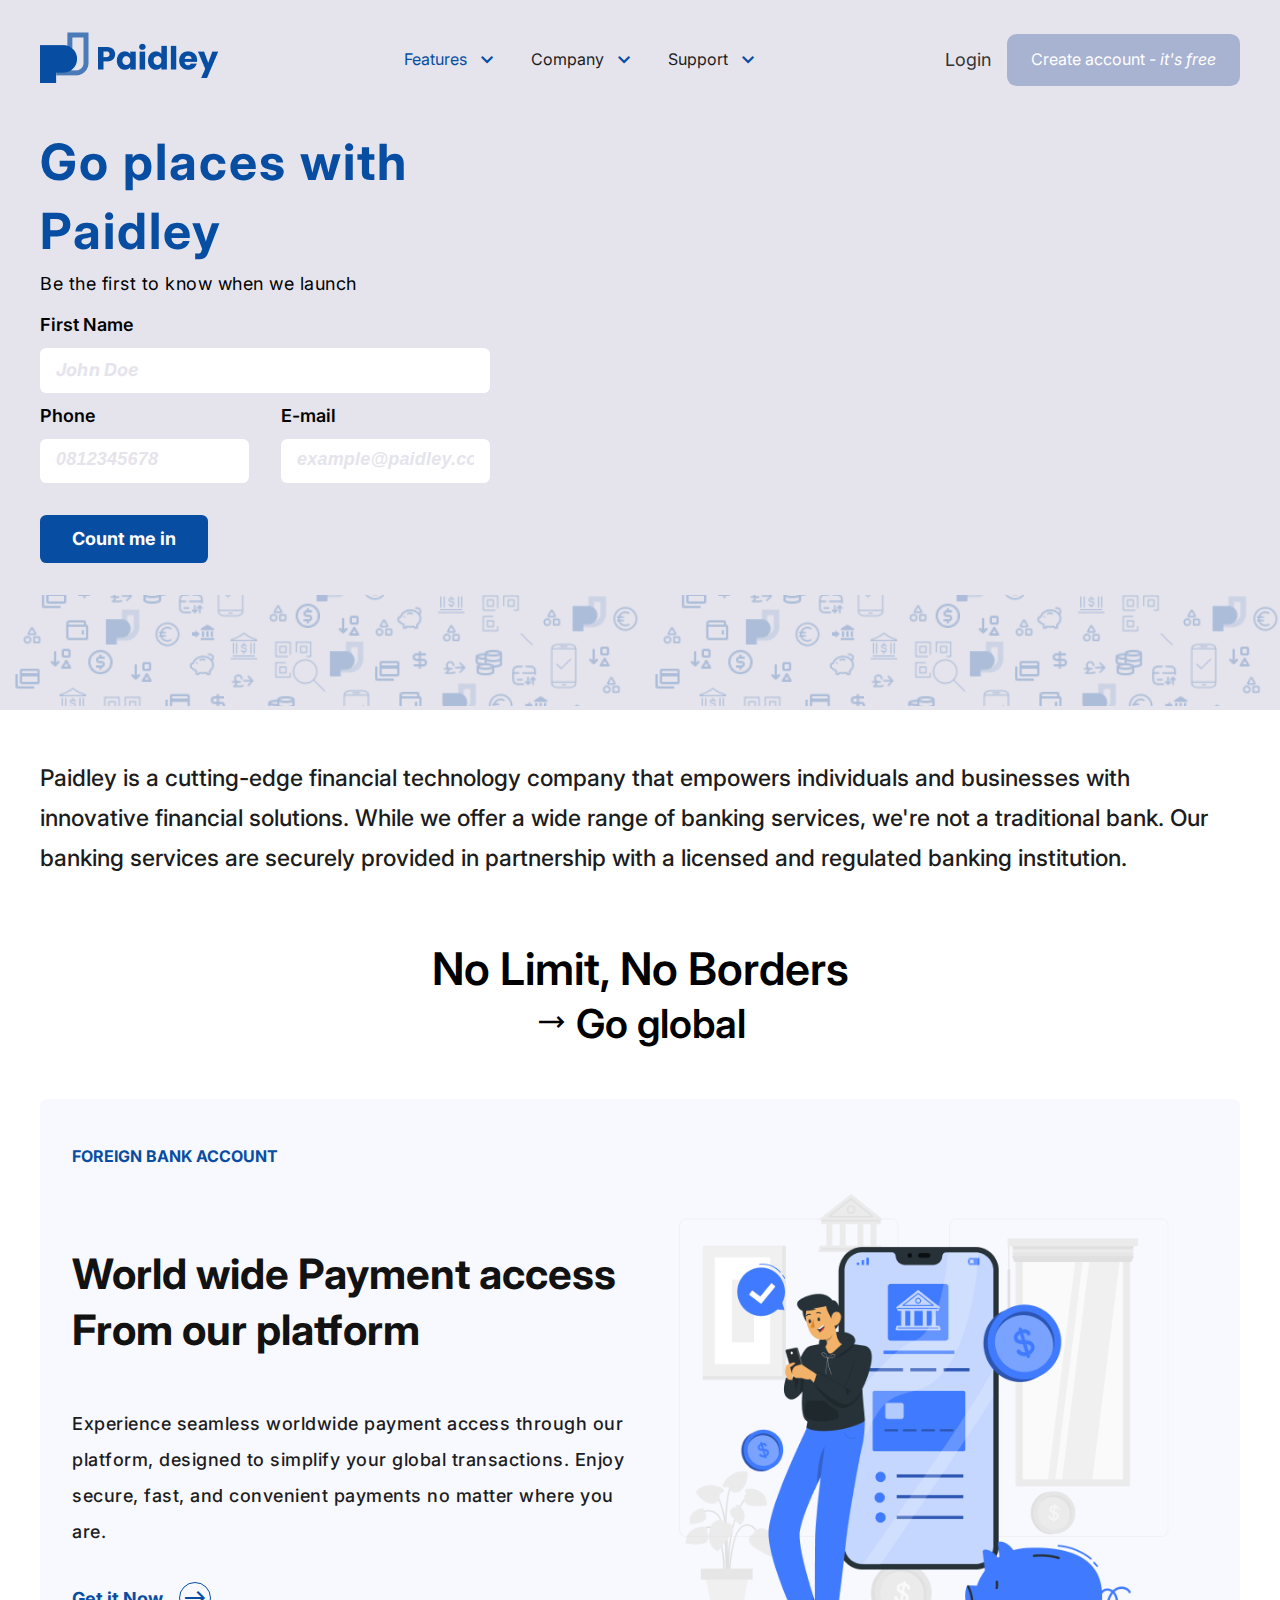
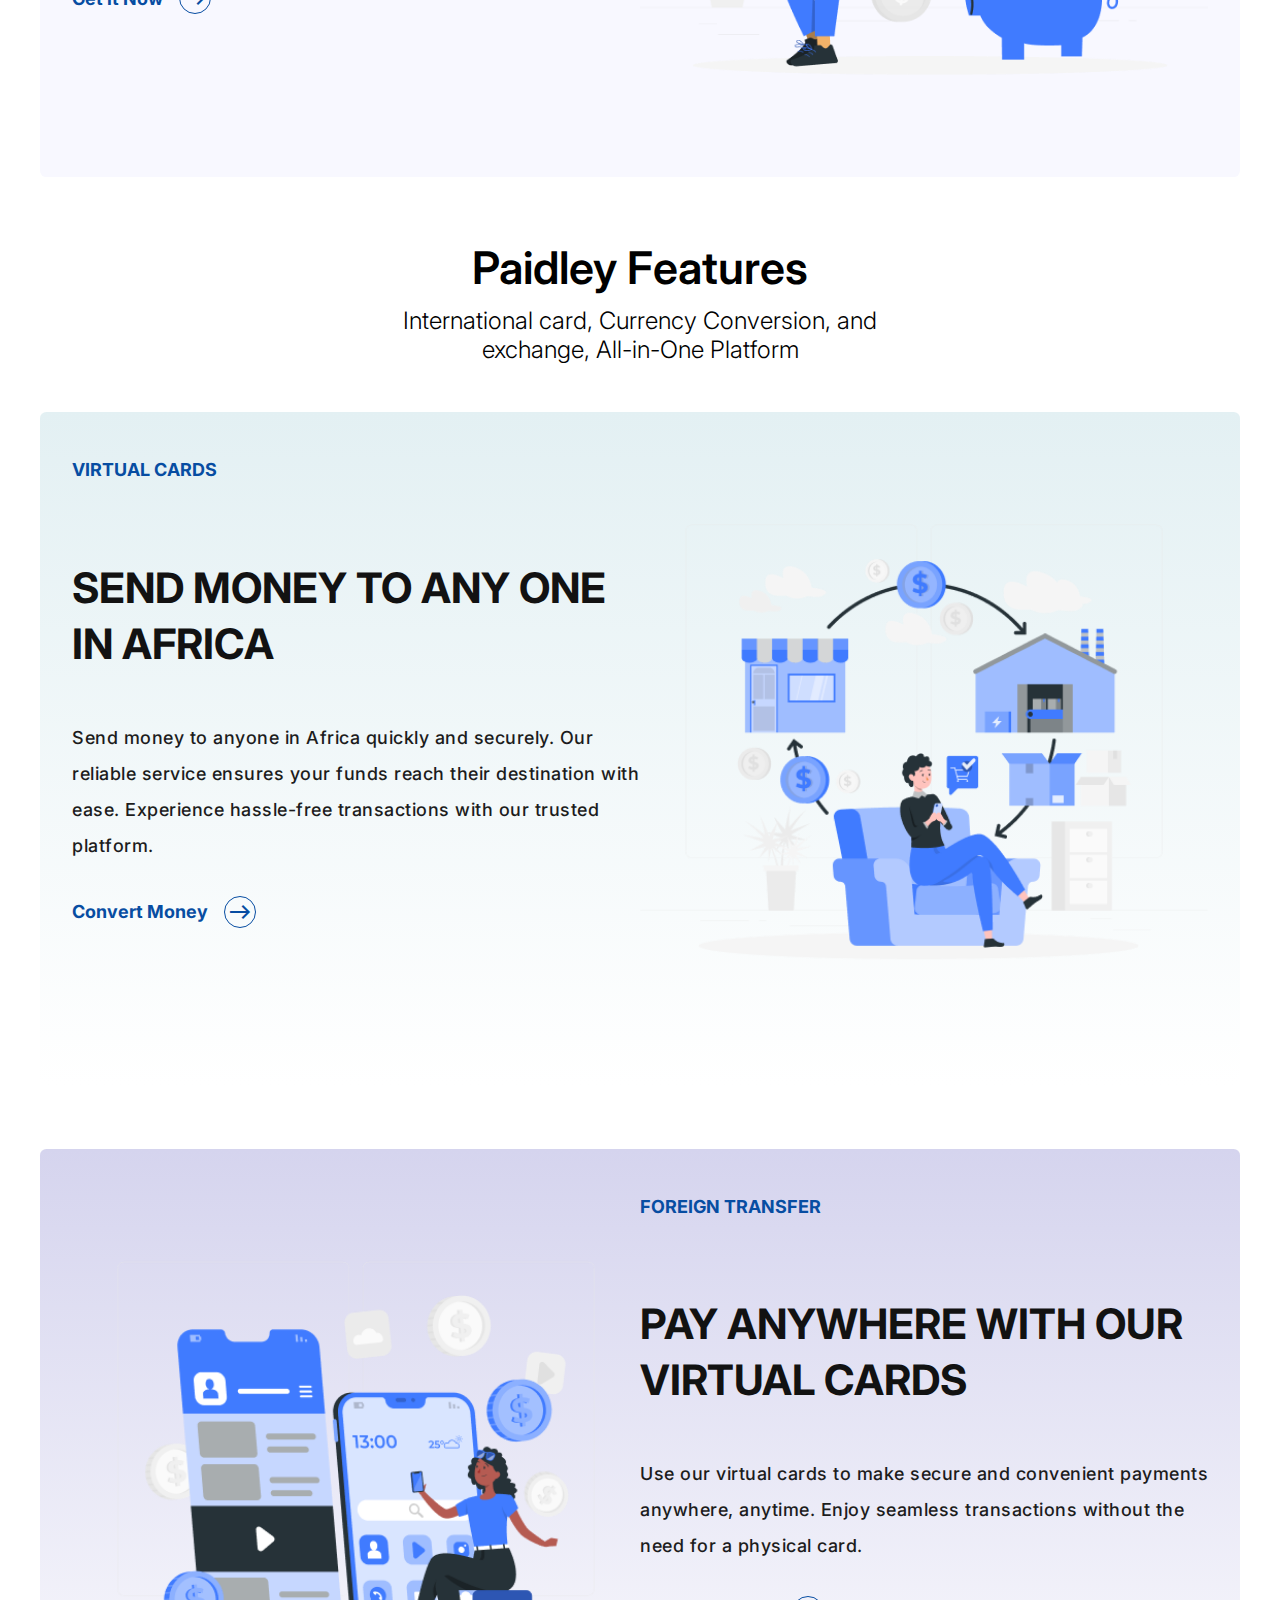
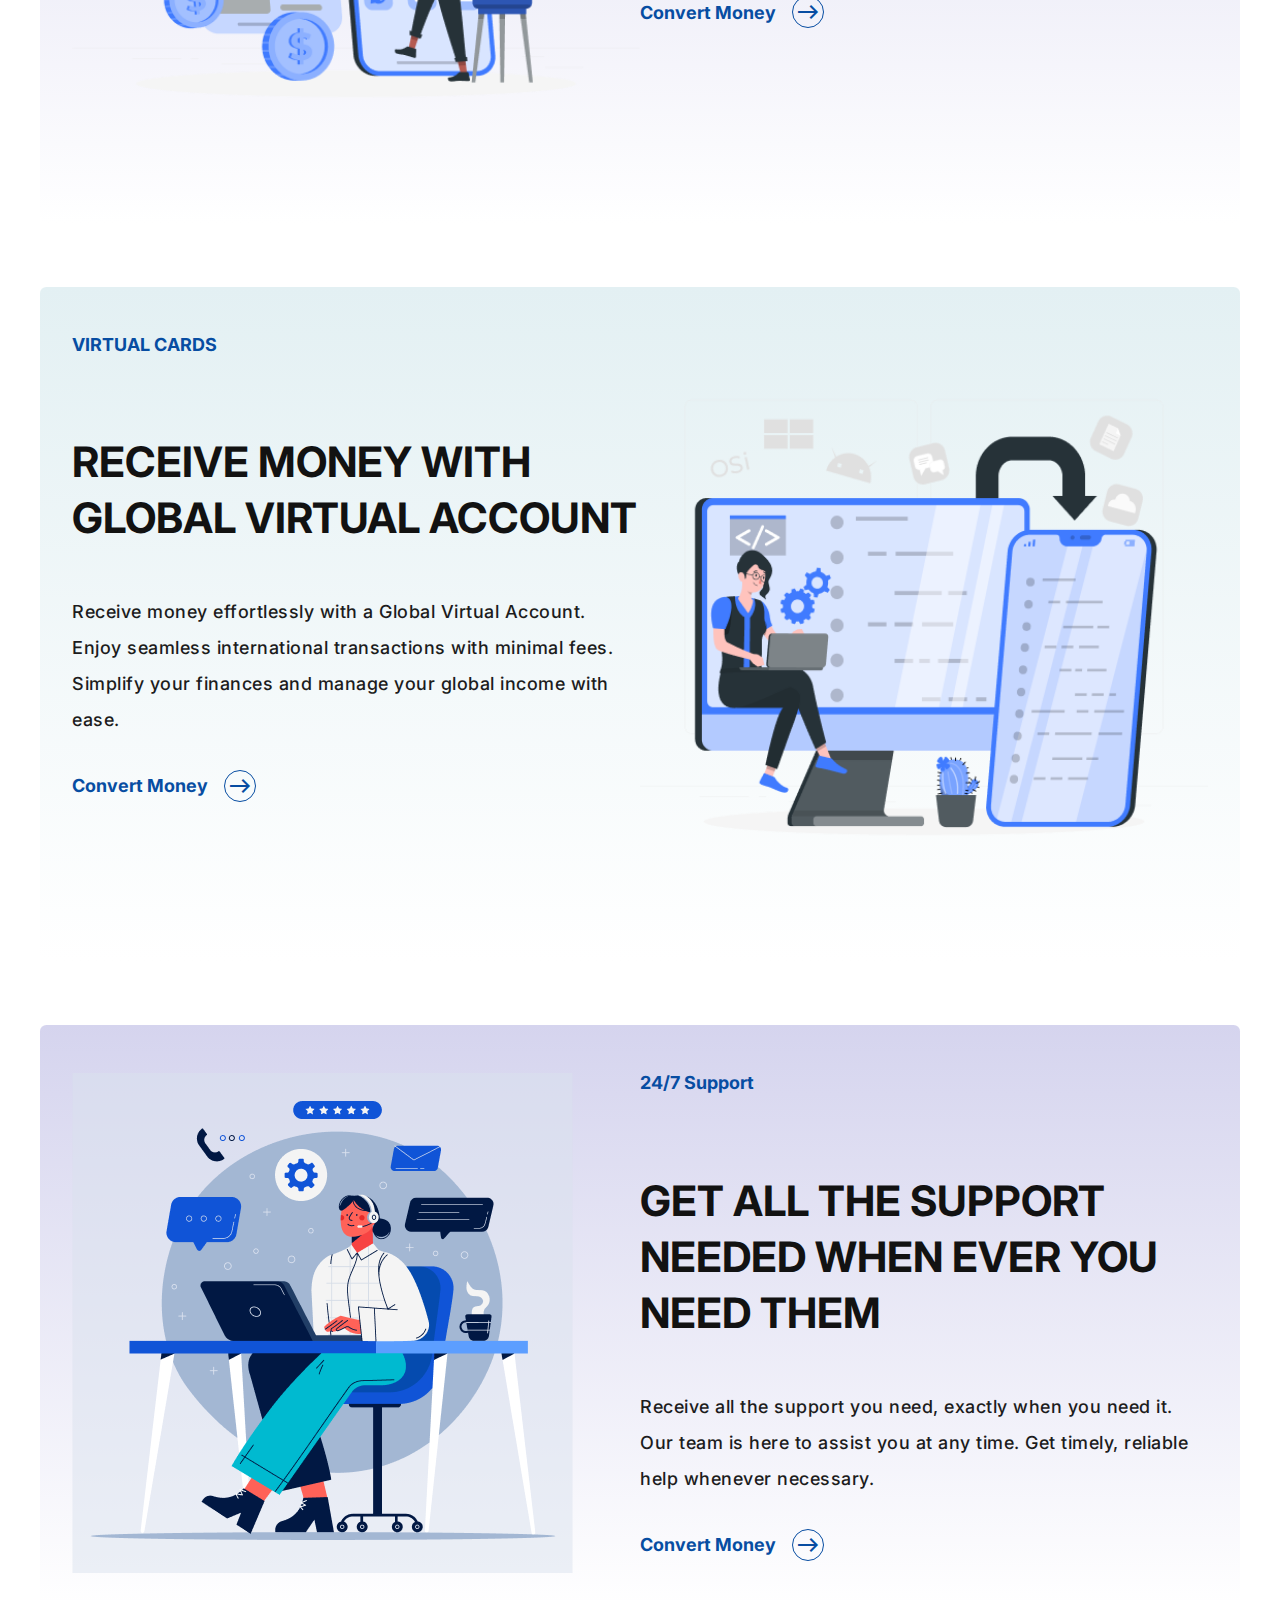
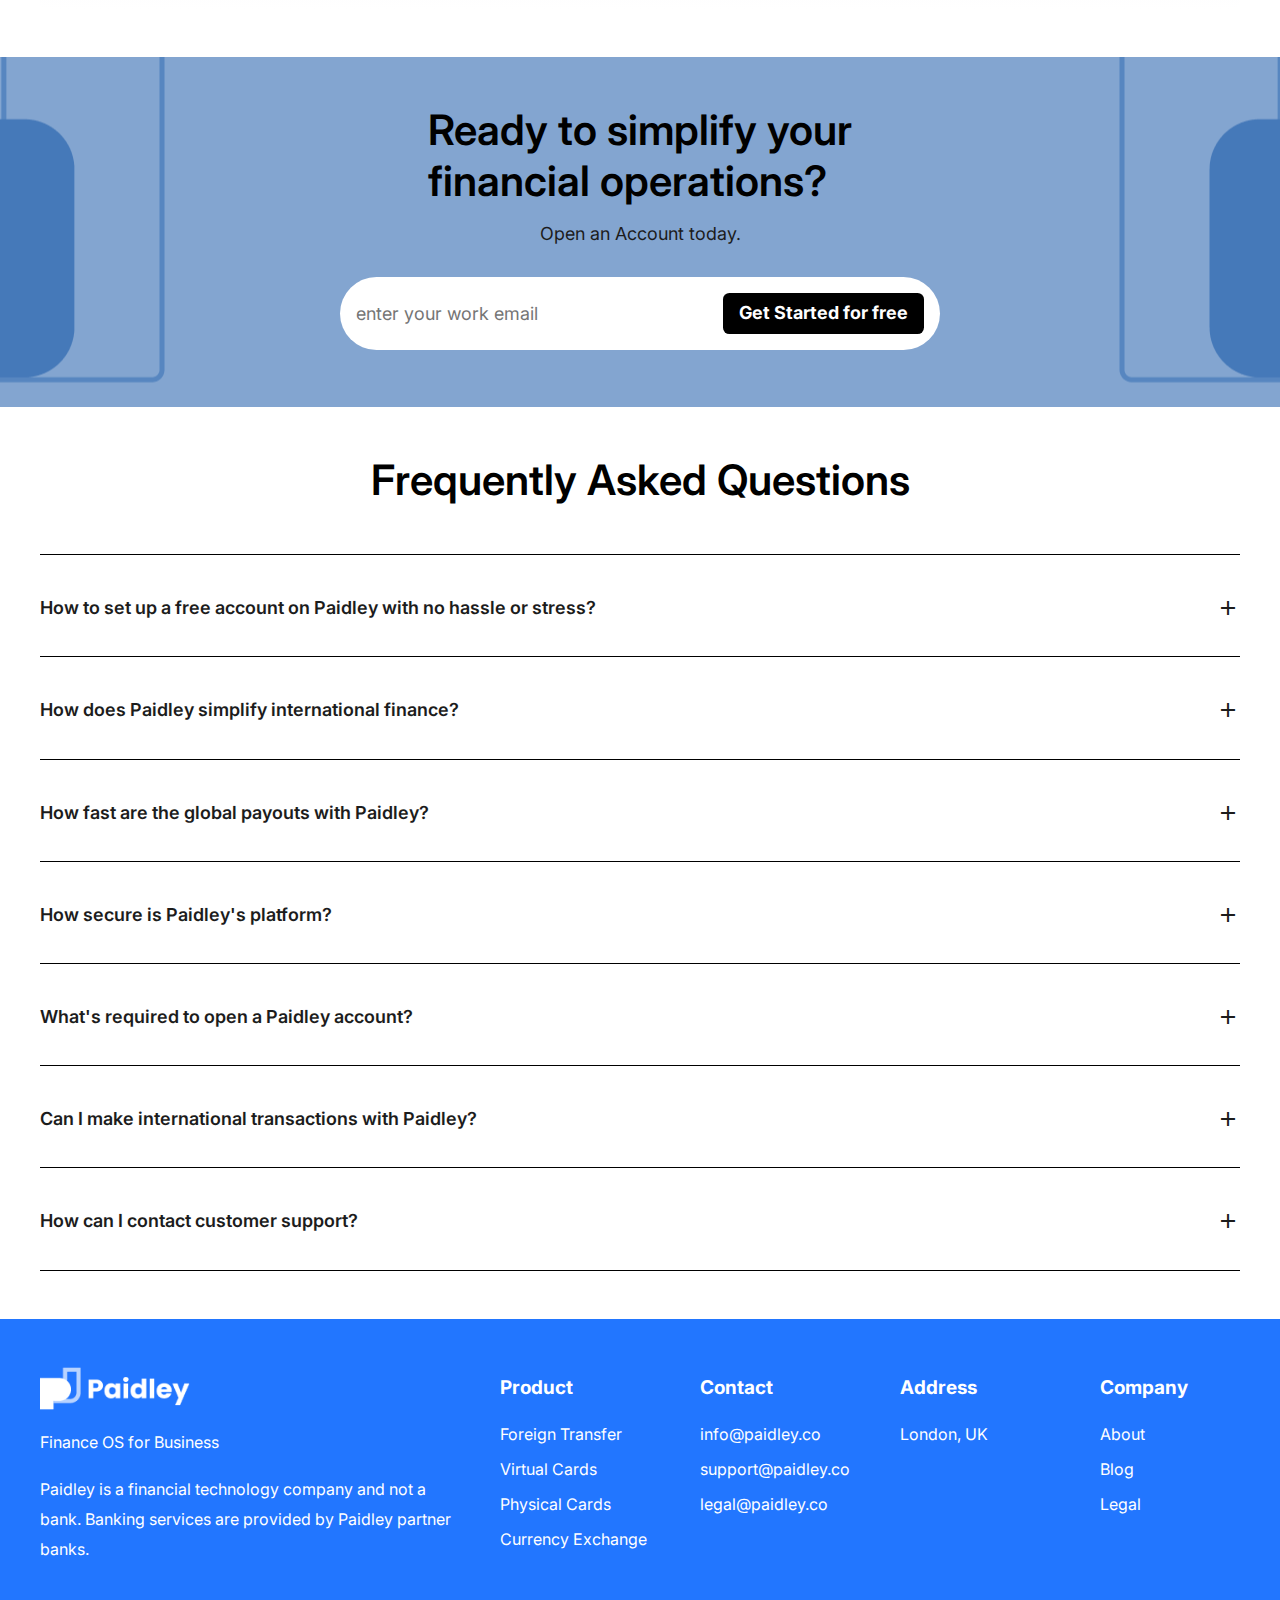
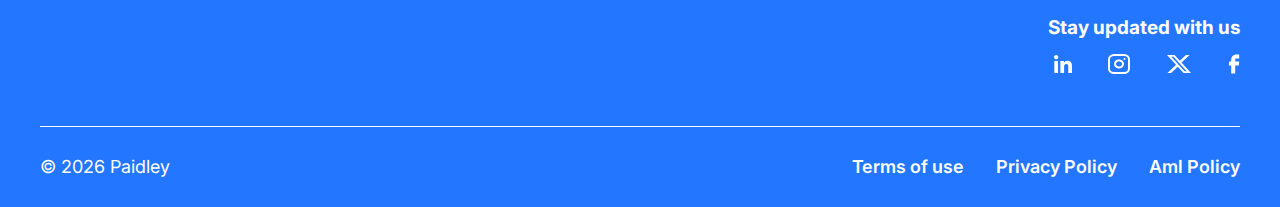
==== commit 3c3949b7: "added another section" ====
--- a/index.html
+++ b/index.html
@@ -309,93 +309,110 @@
     </div>
 
     <!-- FAQ SECTION -->
-    <section class="faq_section">
+    <div class="faq_container">
         <div class="faq_main">
-            <h1>Frequently Asked Questions</h1>
-            <div class="faq-container">
-                <div class="flex-container">
-                  <div>
-                    <p class="text">How to set up a free account on Paidley with no
-                      hassle or stress?</p>
-                    <span class="plus-icon">+</span>
-                  </div>
-                  <div class="faq-content">
-                    <p>Our return policy allows for returns within 30 days of
-                      purchase. Items must be in original condition.</p>
-                  </div>
-                </div>
-    
-                <div class="flex-container">
-                  <div>
-                    <p class="text">How does Paidley simplify international
-                      finance?</p>
-                    <span class="plus-icon">+</span>
-                  </div>
-                  <div class="faq-content">
-                    <p>You can track your order using the tracking number provided
-                      in
-                      the confirmation email.</p>
-                  </div>
-                </div>
-    
-                <div class="flex-container">
-                  <div>
-                  <p class="text">How fast are the global payouts with Paidley?</p>
-                  <span class="plus-icon">+</span>
-                </div>
-                <div class="faq-content">
-                  <p>Our payouts are processed within 24 hours.</p>
-                </div>
-              </div>
-    
-                <div class="flex-container">
-                  <div>
-                  <p class="text">How secure is Paidley's platform?</p>
-                  <span class="plus-icon">+</span>
-                </div>
-                <div class="faq-content">
-                  <p>Paidley uses advanced encryption and secure protocols to
-                    protect your data.</p>
-                </div>
-              </div>
-                <div class="flex-container">
-                  <div>
-                  <p class="text">What's required to open a Paidley account?</p>
-                  <span class="plus-icon">+</span>
-                </div>
-                <div class="faq-content">
-                  <p>A valid email address and some basic personal information are
-                    required.</p>
-                </div>
-              </div>
-    
-    
-                <div class="flex-container">
-                  <div>
-                  <p class="text">Can I make international transactions with
-                    Paidley?</p>
-                  <span class="plus-icon">+</span>
-                </div>
-                <div class="faq-content">
-                  <p>Yes, you can make international transactions with ease using
-                    Paidley.</p>
-                </div>
-              </div>
-    
-    
-                <div class="flex-container">
-                  <div>
-                  <p class="text">How can I contact customer support?</p>
-                  <span class="plus-icon">+</span>
-                </div>
-                <div class="faq-content">
-                  <p>Contact customer support via email or our live chat on the
-                    website.</p>
-                </div>
-              </div>
-              </div>
-        </div>
-    </section>
+            <div class="faq_top">
+                <h1>Frequently Asked Questions</h1>
+            </div>
+
+            <div class="faq_content_box">
+                <div class="faq_box">
+                    <div class="faq_question">
+                        <h4>How to set up a free account on Paidley with no  hassle or stress?</h4>
+                        <span class="material-symbols-outlined add_btn">add</span>
+                        <span class="material-symbols-outlined minus_btn">remove</span>
+                    </div>
+
+                    <div class="faq_answer">
+                        <p>Our return policy allows for returns within 30 days of purchase. Items must be in original condition.</p>
+                    </div>
+                </div>
+
+                <div class="faq_box">
+                    <div class="faq_question">
+                        <h4>How does Paidley simplify international finance?</h4>
+                        <span class="material-symbols-outlined add_btn">add</span>
+                        <span class="material-symbols-outlined minus_btn">remove</span>
+                    </div>
+
+                    <div class="faq_answer">
+                        <p>You can track your order using the tracking number provided in  the confirmation email.</p>
+                    </div>
+                </div>
+
+                <div class="faq_box">
+                    <div class="faq_question">
+                        <h4>How fast are the global payouts with Paidley?</h4>
+                        <span class="material-symbols-outlined add_btn">add</span>
+                        <span class="material-symbols-outlined minus_btn">remove</span>
+                    </div>
+
+                    <div class="faq_answer">
+                        <p>Our payouts are processed within 24 hours.</p>
+                    </div>
+                </div>
+
+                <div class="faq_box">
+                    <div class="faq_question">
+                        <h4>How secure is Paidley's platform?</h4>
+                        <span class="material-symbols-outlined add_btn">add</span>
+                        <span class="material-symbols-outlined minus_btn">remove</span>
+                    </div>
+
+                    <div class="faq_answer">
+                        <p>Paidley uses advanced encryption and secure protocols to protect your data.</p>
+                    </div>
+                </div>
+
+                <div class="faq_box">
+                    <div class="faq_question">
+                        <h4>What's required to open a Paidley account?</h4>
+                        <span class="material-symbols-outlined add_btn">add</span>
+                        <span class="material-symbols-outlined minus_btn">remove</span>
+                    </div>
+
+                    <div class="faq_answer">
+                        <p>A valid email address and some basic personal information are required.</p>
+                    </div>
+                </div>
+
+                <div class="faq_box">
+                    <div class="faq_question">
+                        <h4>Can I make international transactions with Paidley?</h4>
+                        <span class="material-symbols-outlined add_btn">add</span>
+                        <span class="material-symbols-outlined minus_btn">remove</span>
+                    </div>
+
+                    <div class="faq_answer">
+                        <p>Yes, you can make international transactions with ease using Paidley.</p>
+                    </div>
+                </div>
+
+                <div class="faq_box">
+                    <div class="faq_question">
+                        <h4>How can I contact customer support?</h4>
+                        <span class="material-symbols-outlined add_btn">add</span>
+                        <span class="material-symbols-outlined minus_btn">remove</span>
+                    </div>
+
+                    <div class="faq_answer">
+                        <p>Contact customer support via email or our live chat on the website.</p>
+                    </div>
+                </div>
+
+                <!-- <div class="faq_box">
+                    <div class="faq_question">
+                        <h4></h4>
+                        <span class="material-symbols-outlined">add</span>
+                    </div>
+
+                    <div class="faq answer">
+                        <p></p>
+                    </div>
+                </div> -->
+            </div>
+        </div>
+    </div>
 
     <!-- FOOTER SECTION -->
     <footer class="footer">
@@ -441,31 +458,6 @@
                         <li><a href="mailto:legal@paidley.co">Legal</a></li>
                     </ul>
                 </div>
-
-                <!-- <div class="footer_icons">
-                    <p>Stay updated with us</p>
-                    <div class="footer_icon_box">
-                        <a href="#" class="social-icon"><svg width="18" height="18" viewBox="0 0 18 18" fill="none" xmlns="http://www.w3.org/2000/svg">
-                            <path d="M2.16 4.33563C3.36 4.33563 4.32 3.36063 4.32 2.17563C4.32 0.990625 3.345 0.015625 2.16 0.015625C0.975 0.015625 0 0.990625 0 2.17563C0 3.36063 0.975 4.33563 2.16 4.33563ZM6.375 5.97063V18.0006H10.095V12.0606C10.095 10.4856 10.395 8.97063 12.33 8.97063C14.265 8.97063 14.265 10.7706 14.265 12.1506V18.0006H18V11.4006C18 8.16063 17.31 5.67063 13.53 5.67063C11.715 5.67063 10.5 6.66063 10.005 7.60563H9.96V5.95563H6.39L6.375 5.97063ZM0.3 5.97063H4.035V18.0006H0.3V5.97063Z" fill="white"/>
-                            </svg>
-                        </a>
-                        <a href="#" class="social-icon"><svg width="22" height="20" viewBox="0 0 22 20" fill="none" xmlns="http://www.w3.org/2000/svg">
-                            <path d="M16 1H6C3.23858 1 1 3.01472 1 5.5V14.5C1 16.9853 3.23858 19 6 19H16C18.7614 19 21 16.9853 21 14.5V5.5C21 3.01472 18.7614 1 16 1Z" stroke="white" stroke-width="2" stroke-linecap="round" stroke-linejoin="round"/>
-                            <path d="M14.9997 9.43132C15.1231 10.1803 14.981 10.9453 14.5935 11.6174C14.206 12.2896 13.5929 12.8346 12.8413 13.175C12.0898 13.5155 11.2382 13.634 10.4075 13.5137C9.57683 13.3934 8.80947 13.0404 8.21455 12.505C7.61962 11.9695 7.22744 11.2789 7.09377 10.5313C6.96011 9.78372 7.09177 9.01722 7.47003 8.34085C7.84829 7.66449 8.45389 7.11268 9.20069 6.76394C9.94749 6.41519 10.7975 6.28725 11.6297 6.39832C12.4786 6.51161 13.2646 6.86764 13.8714 7.41379C14.4782 7.95995 14.8738 8.66729 14.9997 9.43132Z" stroke="white" stroke-width="2" stroke-linecap="round" stroke-linejoin="round"/>
-                            <path d="M16.5 5.05078H16.51" stroke="white" stroke-width="2" stroke-linecap="round" stroke-linejoin="round"/>
-                            </svg>                    
-                        </a>
-                        <a href="#" class="social-icon"><svg width="24" height="20" viewBox="0 0 24 20" fill="none" xmlns="http://www.w3.org/2000/svg">
-                            <path d="M18.901 0.960938H22.581L14.541 8.61927L24 19.0384H16.594L10.794 12.7184L4.156 19.0384H0.474L9.074 10.8468L0 0.961771H7.594L12.837 6.73844L18.901 0.960938ZM17.61 17.2034H19.649L6.486 2.7001H4.298L17.61 17.2034Z" fill="white"/>
-                            </svg>
-                        </a>
-                        <a href="#" class="social-icon"><svg width="12" height="20" viewBox="0 0 12 20" fill="none" xmlns="http://www.w3.org/2000/svg">
-                            <path d="M3.19873 19.5H7.19873V11.49H10.8027L11.1987 7.51H7.19873V5.5C7.19873 5.23478 7.30409 4.98043 7.49163 4.79289C7.67916 4.60536 7.93352 4.5 8.19873 4.5H11.1987V0.5H8.19873C6.87265 0.5 5.60088 1.02678 4.6632 1.96447C3.72552 2.90215 3.19873 4.17392 3.19873 5.5V7.51H1.19873L0.802734 11.49H3.19873V19.5Z" fill="white"/>
-                            </svg>
-                        </a>
-                    </div>
-                  
-                </div> -->
             </div>
         </div>
 
--- a/assets/css/styles.css
+++ b/assets/css/styles.css
@@ -778,7 +778,6 @@
     background-repeat: cover;
     height: 350px;
     margin-top: 3rem;
-    /* margin-bottom: 3rem; */
 }
 
 .ready_container .ready_main {
@@ -812,7 +811,6 @@
     margin-top: 2rem;
     padding: 1rem 1rem;
     border-radius: var(--border-radius-5);
-    /* width: 42%; */
     max-width: 600px;
     width: 100%;
     display: flex;
@@ -848,56 +846,106 @@
 }
 
 
-.faq-section {
-    font-family: "Inter", sans-serif;
-    /* margin: 20px; */
-  }
-  
-  .faq_section .faq_main h1{
+/* FAQ SECTION */
+.faq_container {
+    width: 100%;
+    margin-top: 3rem;
+    margin-bottom: 3rem;
+}
+
+.faq_container .faq_main {
+    padding-left: 2.5rem;
+    padding-right: 2.5rem;
+}
+
+.faq_main .faq_top {
     text-align: center;
-    margin-bottom: 0.7rem;
-  }
-  
-  .faq_section .faq_main {
-    padding: 2rem 2.5rem;
-  }
-  
-  .faq_section .faq_main .flex-container {
-    border-bottom: 1px solid #ccc;
-    margin-bottom: 10px;
-    padding: 10px 10px;
-  }
-  
-  .faq_section .faq_main .flex-container > div:first-child {
+}
+
+.faq_main .faq_top h1 {
+    font-family: "Inter", sans-serif;
+    font-size: 2.625rem;
+    font-weight: 600;
+    line-height: 50.83px;
+    color: var(--black-color);    
+}
+
+.faq_main .faq_content_box {
     display: flex;
+    flex-direction: column;
+    justify-content: flex-start;
+    margin-top: 3rem;
+    border-top: 1px solid var(--black-color);
+}
+
+.faq_main .faq_content_box .faq_box {
+    border-bottom: 1px solid var(--black-color);
+    margin-top: 2rem;
+    padding-bottom: 1.5rem;
+}
+
+.faq_content_box .faq_box .faq_question {
+    display: flex;
+    align-items: center;
+    flex-direction: row;
     justify-content: space-between;
-    align-items: center;
     cursor: pointer;
-  }
-  
-  .faq_section .faq_main .text{
+}
+
+.faq_box .faq_question h4 {
+    font-family: "Inter", sans-serif;
     font-size: 1.125rem;
+    font-weight: 600;
+    line-height: 42px;
+    text-align: left;
+    color: var(--light-dark);    
+}
+
+.faq_box .faq_question span {
+    cursor: pointer;
+    color: var(--light-dark);
+    transition: 0.3s ease;
+}
+
+.faq_box .faq_question .minus_btn {
+    display: none;
+}
+
+.faq_box .faq_answer {
+    /* margin-top: 0.6rem;
+    transition: all 0.5s ease-in-out;
+    display: none; */
+    margin-top: 0.2rem;
+    max-height: 0;
+    opacity: 0;
+    overflow: hidden;
+    transition: max-height 0.5s ease-out, opacity 0.5s ease-out; 
+    /* height: 0;
+    overflow: hidden;
+    transition: height 0.5s ease; */
+}
+
+.faq_box .faq_answer.show {
+    /* display: block; */
+    max-height: 500px;
+    opacity: 1;
+    transition: max-height 0.5s ease-in, opacity 0.5s ease-in;
+    /* height: auto; */
+}
+
+.faq_box .faq_answer p {
+    font-family: "Inter", sans-serif;
+    font-size: 1rem;
     font-weight: 500;
-  }
-  
-  .plus-icon {
-    font-size: 24px;
-    transition: transform 0.3s;
-  }
-  
-  .faq-content {
-    height: 0;
-    overflow: hidden;
-    transition: height 0.5s ease;
-  }
-  
-  .faq_section .faq_main .flex-container.active .faq-content {
-    height: auto; 
-  }
-  
-  .faq_section .faq_main .flex-container.active .plus-icon {
-    content:'-';
-  }
+    line-height: 30px;
+    text-align: left;
+    color: var(--light-dark);
+}
+
+
+
+
+
 
 
 
@@ -911,7 +959,6 @@
   
 .footer_top {
     display: grid;
-    /* grid-template-columns: 25% 75%;  */
     grid-template-columns: 35% 65%; 
     gap: 40px; 
 }
@@ -1245,7 +1292,7 @@
     }
 
     .mobile_links_box .mobile_login {
-        font-family: "Inter" sans-serif;
+        font-family: "Inter", sans-serif;
         font-size: 18px;
         font-weight: 400;
         line-height: 19.36px;
@@ -1264,7 +1311,7 @@
     }
 
     .mobile_navbar_container .mobile_navbar_button button {
-        font-family: "Inter" sans-serif;
+        font-family: "Inter", sans-serif;
         font-size: 16px;
         font-weight: 400;
         line-height: 19.36px;
@@ -1419,7 +1466,6 @@
     }
 
     .paid_add_text_box .paid h2 {
-        font-family: "Inter", sans-serif;
         font-size: 21px;
         line-height: 40px;
     }
@@ -1600,6 +1646,27 @@
         width: 100%;
     }
 
+    /* FAQ SECTION */
+    .faq_container .faq_main {
+        padding-left: 1.5rem;
+        padding-right: 1.5rem;
+    }
+
+    .faq_main .faq_top h1 {
+        font-size: 2rem;
+        line-height: 50px;    
+    }
+
+    .faq_content_box .faq_box .faq_question {
+        gap: 0.5rem;
+    }
+
+    .faq_box .faq_question h4 {
+        font-size: 1.1rem;
+        line-height: 30px;    
+    }
+    
+
 
     /* FOOTER SECTION */
     .footer {
@@ -1607,6 +1674,11 @@
         padding-right: 1.5rem;
     }
 
+    .footer_left_column {
+        align-items: center;
+        justify-content: center;
+    }
+
     .footer .footer_right_column {
         grid-template-columns: 1fr;
         text-align: center;
@@ -1629,8 +1701,12 @@
         margin-top: 1rem;
     }
 
+    .footer_bottom .footer_bottom_right {
+        gap: 1.5rem;
+    }
+
     .footer_bottom .footer_bottom_right a {
-        font-size: 17px;
+        font-size: 16px;
     }
 
 
@@ -1885,9 +1961,26 @@
     }
 
 
+    /* FAQ SECTION */
+    .faq_main .faq_top h1 {
+        font-size: 1.620rem;
+        line-height: 37px;    
+    }
+
+    .faq_box .faq_question h4 {
+        font-size: 1rem;
+        line-height: 27px;    
+    }
+
+    .faq_box .faq_answer p {
+        font-size: 0.9rem;
+        line-height: 27px;
+    }
+
+
     /* FOOTER SECTION */
     .footer_bottom .footer_bottom_right {
-        gap: 1.5rem;
+        gap: 1.3rem;
     }
 
     .footer_bottom .footer_bottom_right a {
@@ -1920,8 +2013,7 @@
 
     .aml_main .aml_content .text_box ul li {
         font-size: 16px;
-        /* line-height: 32px; */
-    }
-    
-}
-
+    }
+    
+}
+
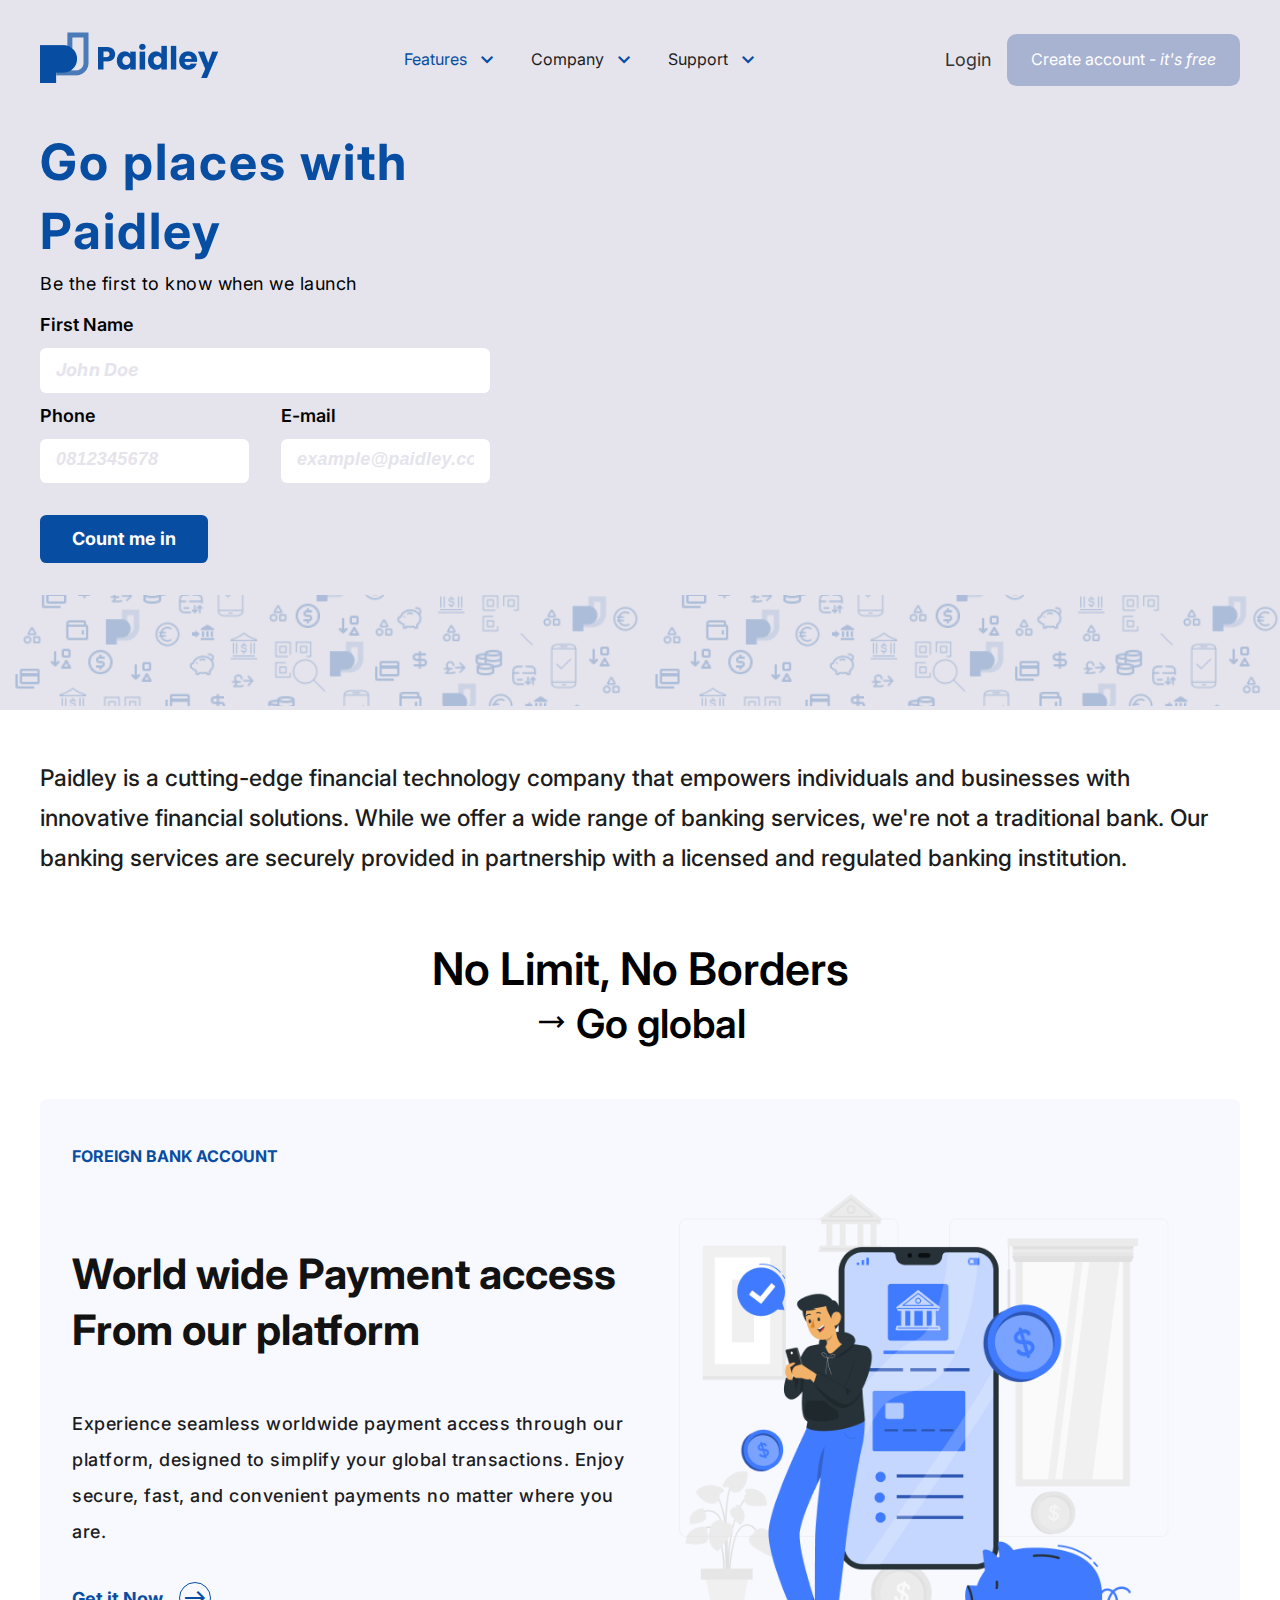
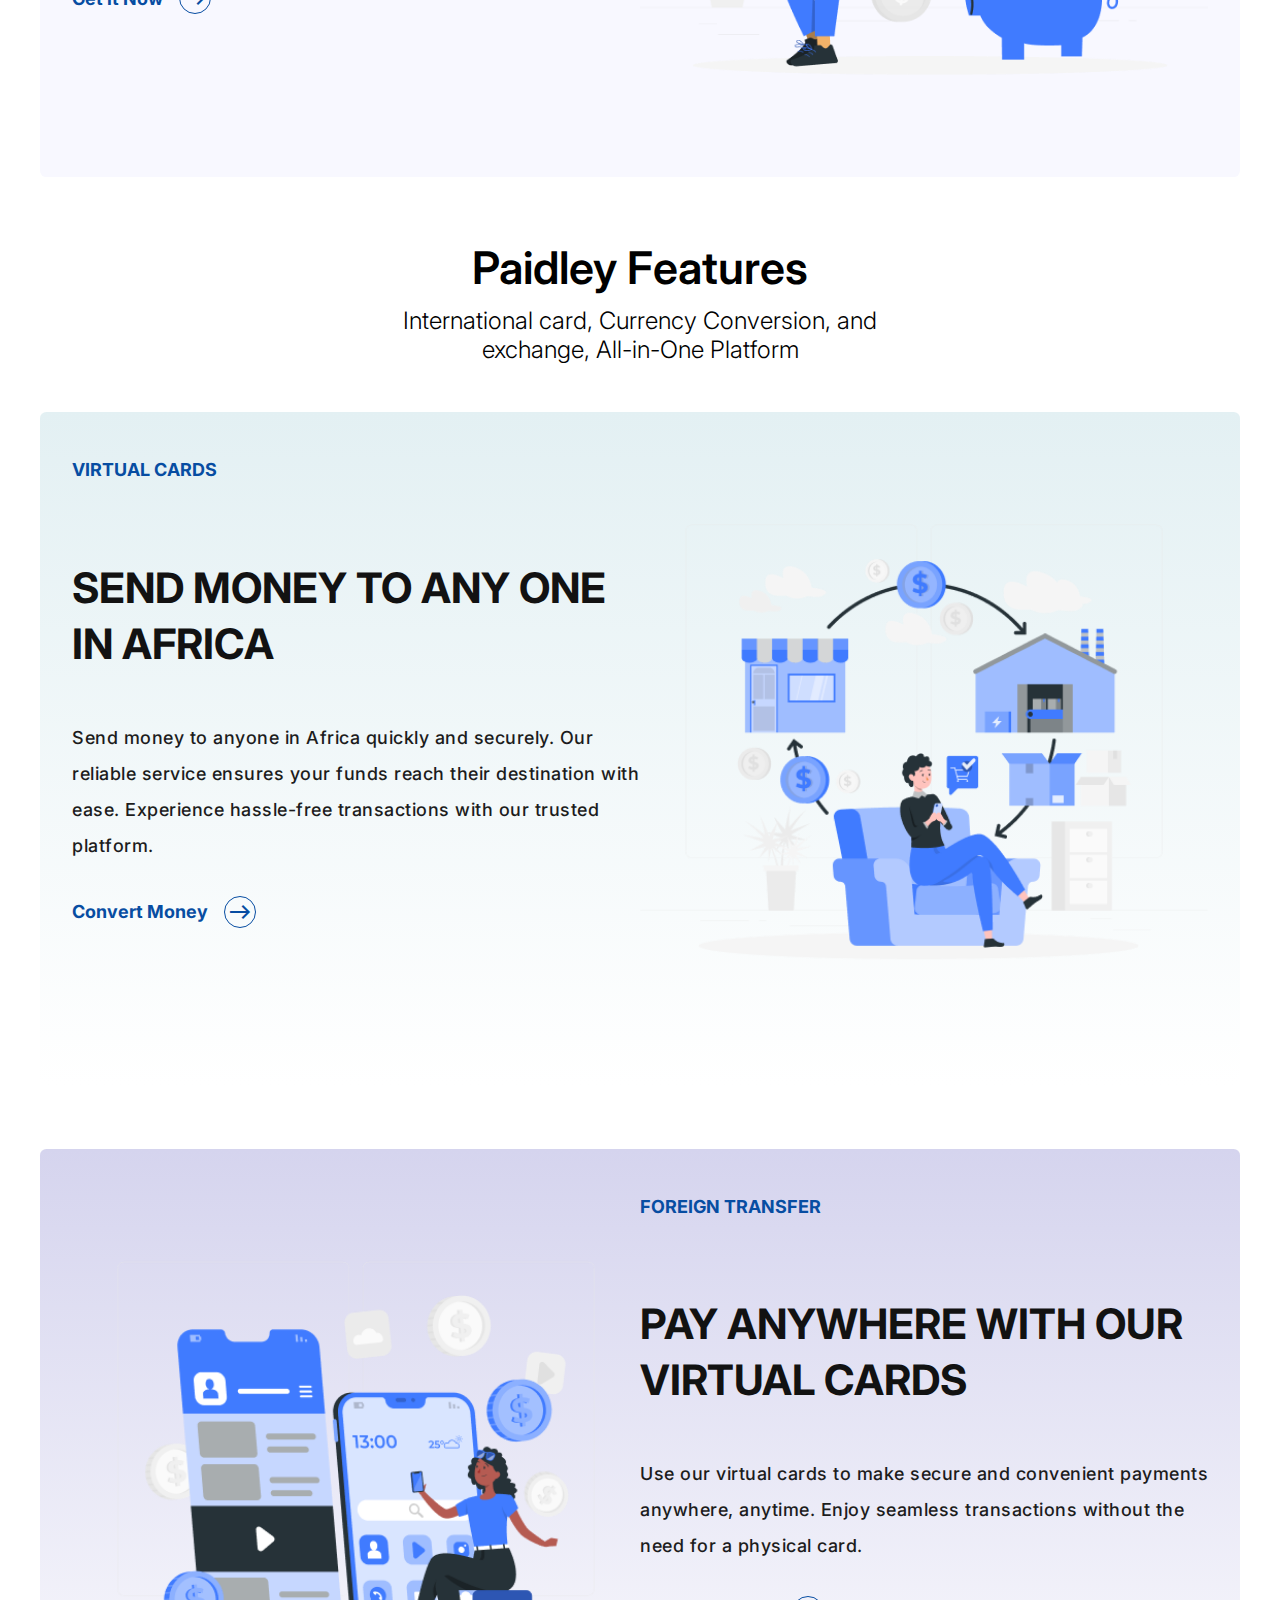
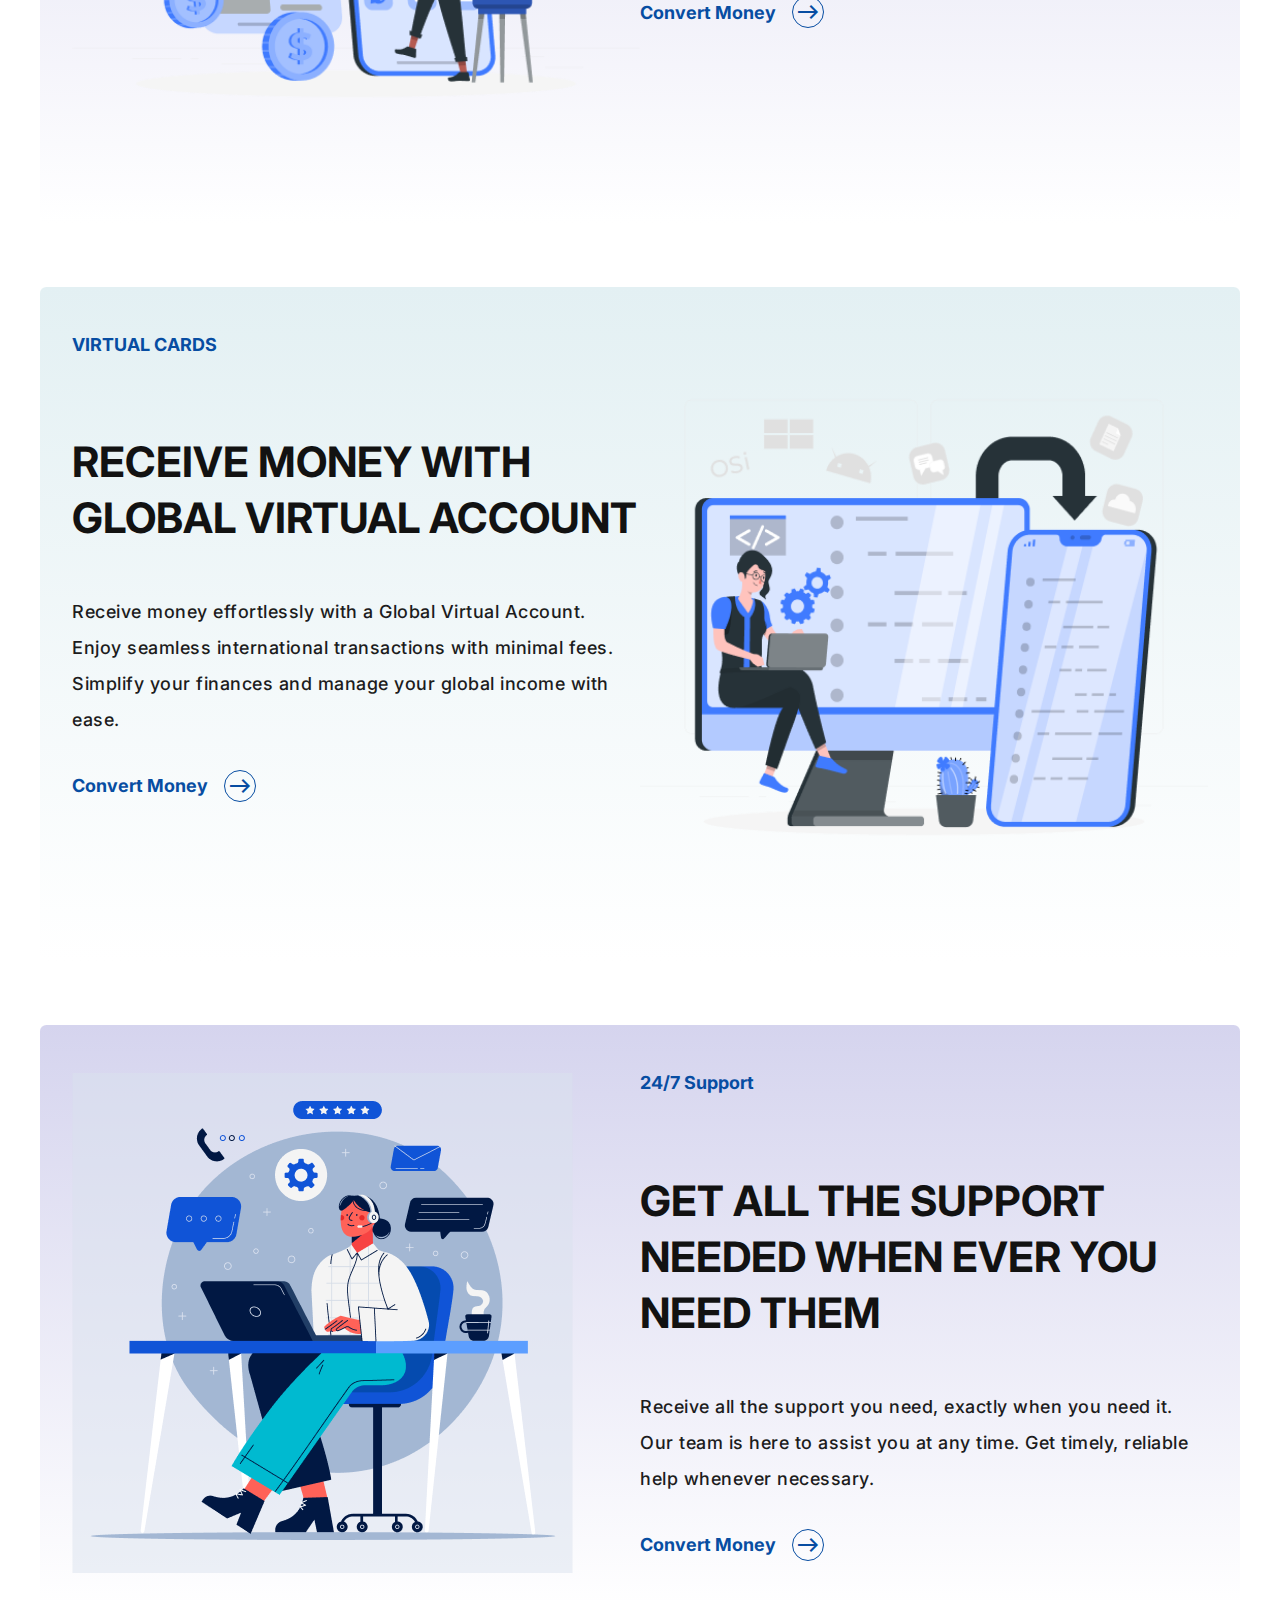
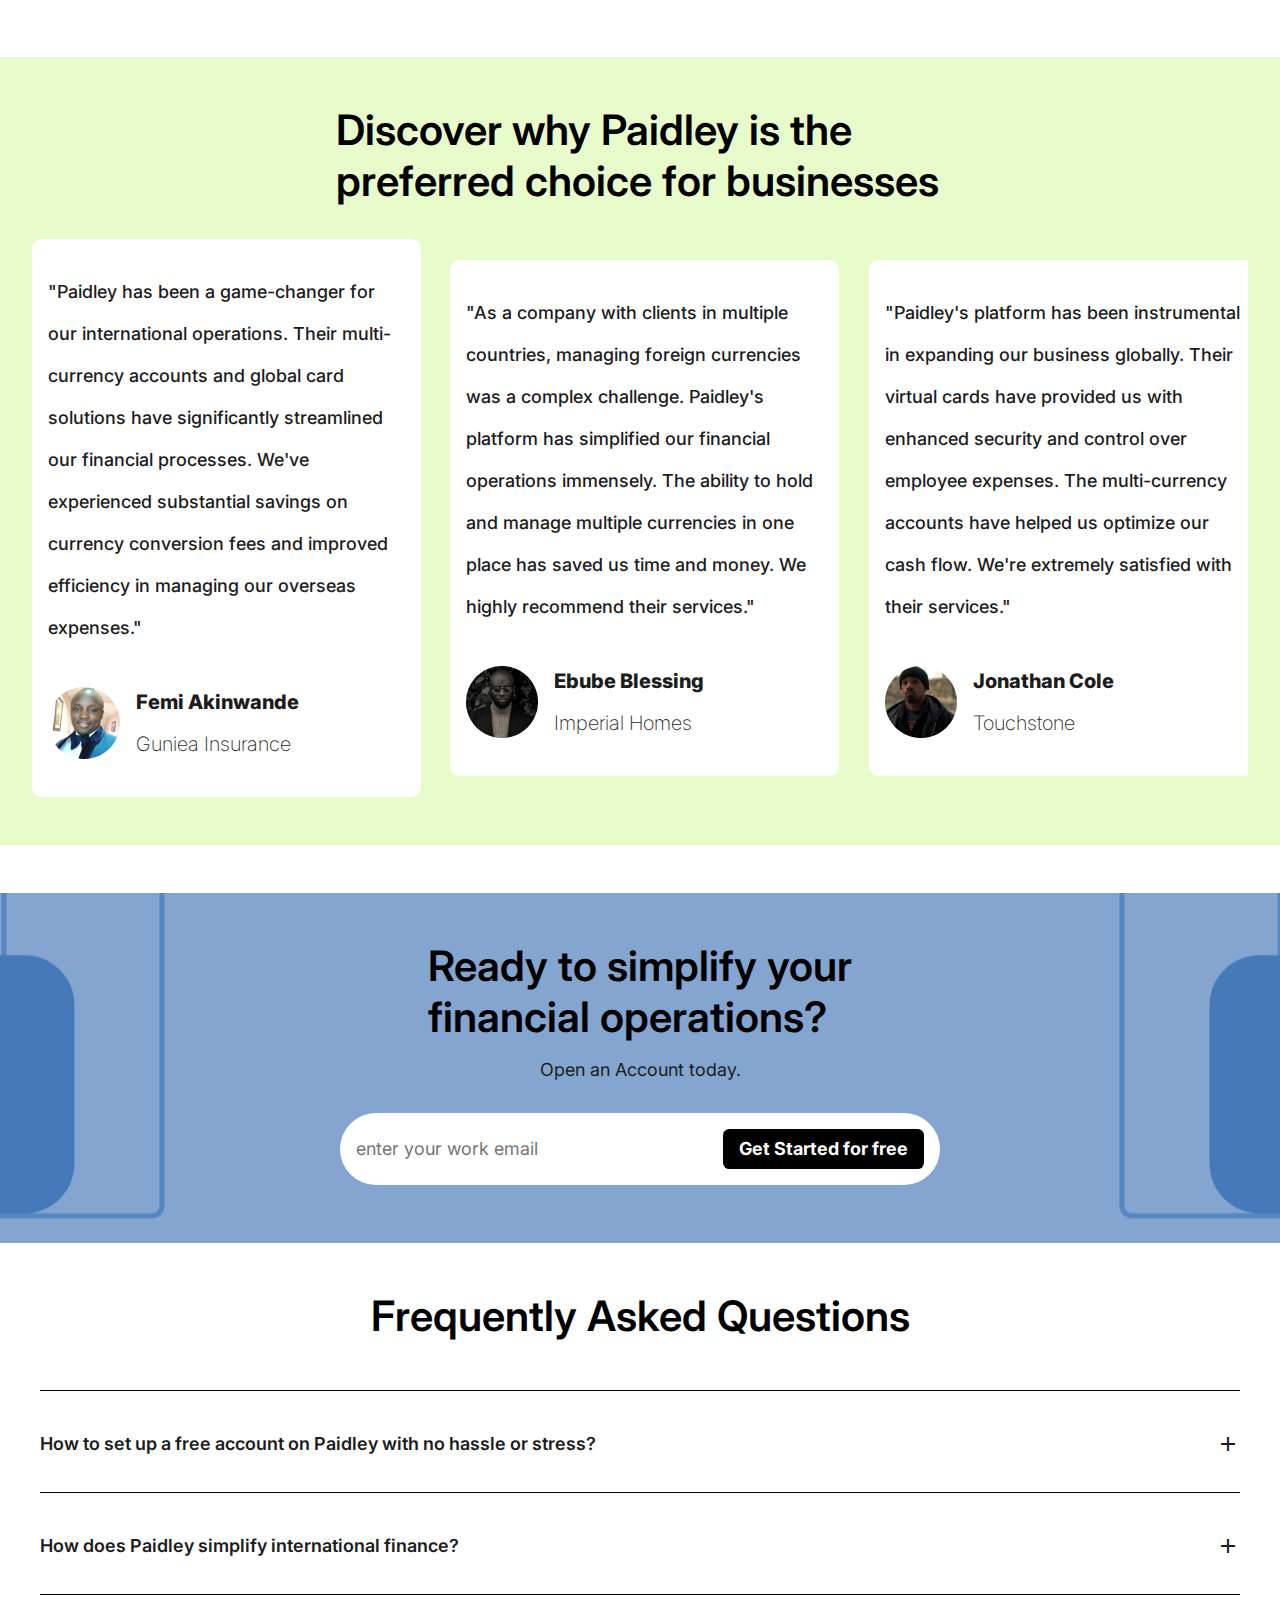
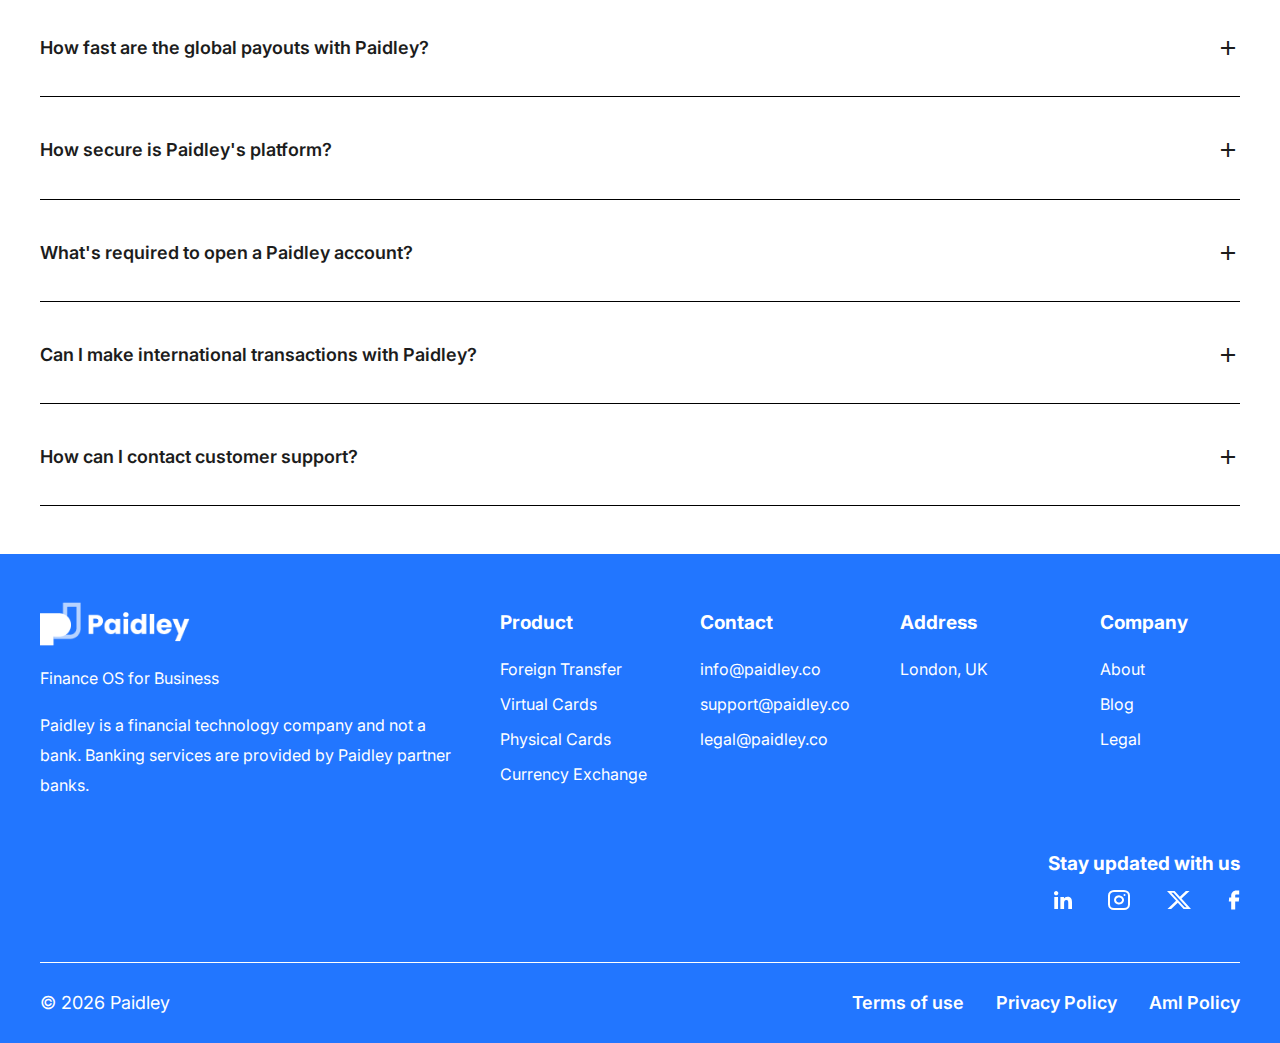
==== commit ca9fbae1: "add privacy page" ====
--- a/index.html
+++ b/index.html
@@ -7,6 +7,17 @@
 
     <!-- css stylesheet -->
     <link rel="stylesheet" href="assets/css/styles.css">
+
+    <!-- <link href="https://stackpath.bootstrapcdn.com/bootstrap/5.3.0/css/bootstrap.min.css" rel="stylesheet"> -->
+
+    <!-- <link rel="stylesheet" href="https://cdn.jsdelivr.net/npm/swiper@11/swiper-bundle.min.css"/> -->
+    <!-- <link rel="stylesheet" href="https://cdn.jsdelivr.net/npm/swiper@11/swiper-bundle.min.css"/> -->
+
+    <link rel="stylesheet" href="https://cdn.jsdelivr.net/npm/swiper@10/swiper-bundle.min.css">
+
+    
+
+
 
     <!-- google icons cdn -->
     <link rel="stylesheet" href="https://fonts.googleapis.com/css2?family=Material+Symbols+Outlined:opsz,wght,FILL,GRAD@20..48,100..700,0..1,-50..200" />
@@ -292,6 +303,116 @@
         </div>
     </div> 
 
+    <!-- TESTIMONIAL SECTION -->
+    <div class="testimonial_container">
+        <div class="testimonial_main">
+                <div class="testimonial_top">
+                    <h1>Discover why Paidley is the preferred choice for businesses</h1>
+                </div>
+
+            <div class="testimonial_content swiper">
+                <div class="testimonial_wrapper">
+                    <div class="testimonial_card_box swiper-wrapper">
+                      
+
+                        <div class="swiper-slide">
+                            <div class="testimonial_card">
+                                <p class="p1">"Paidley has been a game-changer for our international operations. Their multi-currency accounts and global card solutions have significantly streamlined our financial processes. We've experienced substantial savings on currency conversion fees and improved efficiency in managing our overseas expenses."</p>
+    
+                                <div class="testimonial_img_box">
+                                    <img src="assets/images/cardimg1.png" alt="card 1">
+                                    <div class="testimonial_text_box">
+                                        <h4>Femi Akinwande</h4>
+                                        <p>Guniea Insurance</p>
+                                    </div>
+                                </div>
+                            </div>
+                        </div>
+
+                        <div class="swiper-slide">
+                            <div class="testimonial_card">
+                                <p class="p1">"As a company with clients in multiple countries, managing foreign currencies was a complex challenge. Paidley's platform has simplified our financial operations immensely. The ability to hold and manage multiple currencies in one place has saved us time and money. We highly recommend their services."</p>
+    
+                                <div class="testimonial_img_box">
+                                    <img src="assets/images/cardimg2.png" alt="card 2">
+                                    <div class="testimonial_text_box">
+                                        <h4>Ebube Blessing</h4>
+                                        <p>Imperial Homes   </p>
+                                    </div>
+                                </div>
+                            </div>
+                        </div>
+
+                        <div class="swiper-slide">
+                            <div class="testimonial_card">
+                                <p class="p1">"Paidley's platform has been instrumental in expanding our business globally. Their virtual cards have provided us with enhanced security and control over employee expenses. The multi-currency accounts have helped us optimize our cash flow. We're extremely satisfied with their services."</p>
+    
+                                <div class="testimonial_img_box">
+                                    <img src="assets/images/cardimg3.png" alt="card 3">
+                                    <div class="testimonial_text_box">
+                                        <h4>Jonathan Cole</h4>
+                                        <p>Touchstone</p>
+                                    </div>
+                                </div>
+                            </div>
+                        </div>
+
+                        <!-- <div class="swiper-slide">
+                            <div class="testimonial_card">
+                                <p class="p1">"As a company with clients in multiple countries, managing foreign currencies was a complex challenge. Paidley's platform has simplified our financial operations immensely. The ability to hold and manage multiple currencies in one place has saved us time and money. We highly recommend their services."</p>
+    
+                                <div class="testimonial_img_box">
+                                    <img src="assets/images/cardimg3.png" alt="card 3">
+                                    <div class="testimonial_text_box">
+                                        <h4>Ebube Blessing</h4>
+                                        <p>Imperial Homes   </p>
+                                    </div>
+                                </div>
+                            </div>
+                        </div>
+                        
+                        <div class="swiper-slide">
+                            <div class="testimonial_card">
+                                <p class="p1">"Paidley's platform has been instrumental in expanding our business globally. Their virtual cards have provided us with enhanced security and control over employee expenses. The multi-currency accounts have helped us optimize our cash flow. We're extremely satisfied with their services."</p>
+    
+                                <div class="testimonial_img_box">
+                                    <img src="assets/images/cardimg1.png" alt="card 1">
+                                    <div class="testimonial_text_box">
+                                        <h4>Jonathan Cole</h4>
+                                        <p>Touchstone</p>
+                                    </div>
+                                </div>
+                            </div>
+                        </div>
+
+                        <div class="swiper-slide">
+                            <div class="testimonial_card">
+                                <p class="p1">"Paidley has been a game-changer for our international operations. Their multi-currency accounts and global card solutions have significantly streamlined our financial processes. We've experienced substantial savings on currency conversion fees and improved efficiency in managing our overseas expenses."</p>
+    
+                                <div class="testimonial_img_box">
+                                    <img src="assets/images/cardimg2.png" alt="card 2">
+                                    <div class="testimonial_text_box">
+                                        <h4>Femi Akinwande</h4>
+                                        <p>Guniea Insurance</p>
+                                    </div>
+                                </div>
+                            </div>
+                        </div> -->
+
+                    </div>
+
+                    
+
+                    <!-- Add Pagination -->
+                    <div class="swiper-pagination"></div>
+                </div>
+
+                <!-- Add Pagination -->
+                <!-- <div class="swiper-pagination"></div> -->
+            </div>
+        </div>
+    </div>
+
     <!--READY TO SIMPLIFY  -->
     <div class="ready_container">
         <div class="ready_main">
@@ -400,16 +521,6 @@
                     </div>
                 </div>
 
-                <!-- <div class="faq_box">
-                    <div class="faq_question">
-                        <h4></h4>
-                        <span class="material-symbols-outlined">add</span>
-                    </div>
-
-                    <div class="faq answer">
-                        <p></p>
-                    </div>
-                </div> -->
             </div>
         </div>
     </div>
@@ -501,6 +612,37 @@
 
     <!-- JAVASCRIPT -->
     <script src="index.js"></script>
-    
+
+    <!-- SWIPER JS CDN -->
+    <!-- <script src="https://cdn.jsdelivr.net/npm/swiper@11/swiper-bundle.min.js"></script> -->
+        
+    <!-- <script src="https://unpkg.com/swiper/swiper-bundle.minjs"></script> -->
+    <script src="https://cdn.jsdelivr.net/npm/swiper@10/swiper-bundle.min.js"></script>
+
+
+
+    <script>
+        new Swiper('.testimonial_wrapper', {
+          loop: true,
+          spaceBetween: 25,
+          pagination: {
+            el: '.swiper-pagination',
+            clickable: true,
+            // dynamicBullets: true,
+          },
+          breakpoints: {
+                0: {
+                    slidesPerView: 1
+                },
+                620: {
+                    slidesPerView: 2
+                },
+                1240: {
+                    slidesPerView: 3
+                },
+            }
+        });
+    </script>
+
 </body>
 </html>--- a/assets/css/styles.css
+++ b/assets/css/styles.css
@@ -12,7 +12,7 @@
     --primary-color: #074DA2;
     --white-color: #FFFFFF;
     --background-color: #e5e4ec;
-    --secondary-color: ;
+    --testimonial-color: #E8FBCB;
     --light-dark: #1C1C1C;
     --black-color: #000000;
     --dark-black: #121212;
@@ -41,7 +41,7 @@
     left: 0;
     width: 100%;
     position: fixed;
-    z-index: 1;
+    z-index: 50;
     background: var(--background-color);
 }
 
@@ -769,6 +769,108 @@
 }
 
 
+/* TESTIMONIAL SECTION  */
+.testimonial_container {
+    width: 100%;
+    background: var(--testimonial-color);
+    margin-top: 3rem;
+}
+
+.testimonial_container .testimonial_main {
+    /* padding-left: 2.5rem;
+    padding-right: 2.5rem; */
+    padding-left: 2rem;
+    padding-right: 2rem;
+    padding-top: 3rem;
+    padding-bottom: 3rem;
+}
+
+.testimonial_main .testimonial_top {
+    display: flex;
+    align-items: center;
+    justify-content: center;
+    margin-bottom: 2rem;
+}
+
+.testimonial_main .testimonial_top h1 {
+    font-family: "Inter", sans-serif;
+    font-size: 42px;
+    font-weight: 600;
+    line-height: 50.83px;
+    color: var(--black-color);
+    font-size: 2.625rem;
+    width: 50%;    
+}
+
+.testimonial_content .testimonial_wrapper {
+    overflow: hidden;
+    /* margin-right: 10px; */
+}
+
+/* Pagination bullets */
+.testimonial_wrapper .swiper-pagination-bullet {
+    background: var(--primary-color);
+    width: 12px;
+    height: 12px;
+}
+  
+.swiper-pagination-bullet-active {
+    background-color: blue;
+}
+
+
+.testimonial_wrapper .testimonial_card_box {
+    display: flex;
+    align-items: center;
+    gap: 0.3rem;
+}
+
+.testimonial_card_box .testimonial_card {
+    padding: 2rem 1rem;
+    background: var(--white-color);
+    border-radius: var(--border-radius-0-6);
+    max-width: 400px;
+    width: 100%;
+    display: flex;
+    flex-direction: column;
+    justify-content: flex-start;
+}
+
+.testimonial_card_box .testimonial_card .p1 {
+    font-family: "Inter", sans-serif;
+    font-size: 18px;
+    font-weight: 500;
+    line-height: 42px;
+    color: var(--light-dark);    
+}
+
+.testimonial_card_box .testimonial_card .testimonial_img_box {
+    display: flex;
+    align-items: center;
+    flex-wrap: nowrap;
+    margin-top: 2rem;
+    gap: 1rem;
+}
+
+.testimonial_img_box .testimonial_text_box h4 {
+    font-family: "Inter", sans-serif;
+    font-size: 20px;
+    font-weight: 800;
+    line-height: 42px;
+    color: var(--light-dark);    
+}
+
+.testimonial_img_box .testimonial_text_box p {
+    font-family: "Inter", sans-serif;
+    font-size: 20px;
+    font-weight: 200;
+    line-height: 42px;
+    color: var(--light-dark);    
+}
+
+
+
+
 
 /* READY TO SIMPLIFY SECTION */
 .ready_container {
@@ -912,25 +1014,17 @@
 }
 
 .faq_box .faq_answer {
-    /* margin-top: 0.6rem;
-    transition: all 0.5s ease-in-out;
-    display: none; */
     margin-top: 0.2rem;
     max-height: 0;
     opacity: 0;
     overflow: hidden;
     transition: max-height 0.5s ease-out, opacity 0.5s ease-out; 
-    /* height: 0;
-    overflow: hidden;
-    transition: height 0.5s ease; */
 }
 
 .faq_box .faq_answer.show {
-    /* display: block; */
     max-height: 500px;
     opacity: 1;
     transition: max-height 0.5s ease-in, opacity 0.5s ease-in;
-    /* height: auto; */
 }
 
 .faq_box .faq_answer p {
@@ -1181,6 +1275,66 @@
     border-radius: var(--border-radius-0-4);
     padding: 2rem 2rem;
 }
+
+.privacy_main .privacy_logo {
+    margin-bottom: 2rem;
+}
+
+.privacy_main .privacy_logo a {
+    text-decoration: none;
+}
+
+.privacy_main .privacy_content h2 {
+    font-family: "Inter", sans-serif;
+    font-size: 1.5rem;
+    font-weight: 600;
+    line-height: 40px;
+    color: var(--black-color);
+}
+
+.privacy_content .privacy_text_box {
+    margin-top: 2rem;
+}
+
+.privacy_content .privacy_text_box h3 {
+    font-family: "Inter", sans-serif;
+    font-size: 1.300rem;
+    font-weight: 700;
+    line-height: 32px;
+    color: var(--black-color);
+}
+
+.privacy_content .privacy_text_box p {
+    font-family: "Inter", sans-serif;
+    font-size: 1rem;
+    font-weight: 500;
+    line-height: 32px;
+    color: var(--black-color);
+    margin-bottom: 0.5rem;
+}
+
+.privacy_content .privacy_text_box h4 {
+    font-family: "Inter", sans-serif;
+    font-size: 1.125rem;
+    font-weight: 600;
+    line-height: 32px;
+    color: var(--black-color);
+}
+
+.privacy_content .privacy_text_box ul {
+    margin-left: 2rem;
+    margin-top: 0.7rem;
+    margin-bottom: 1rem;
+}
+
+.privacy_content .privacy_text_box ul li {
+    font-family: "Inter", sans-serif;
+    font-size: 1rem;
+    font-weight: 500;
+    line-height: 32px;
+    color: var(--black-color);
+}
+
   
  
 
@@ -1195,7 +1349,33 @@
     .support_container .support_main {
         gap: 2rem;
     } 
-}
+
+    /* TESTIMONIAL SECTION */
+    .testimonial_main .testimonial_top h1 {
+        width: 70%;    
+    }
+
+    .testimonial_card_box {
+        margin-bottom: 3.5rem;
+    }
+
+    .testimonial_card_box .testimonial_card {
+        max-width: 460px;
+    }
+
+}
+
+/* @media (max-width: 900px) {
+    .testimonial_card_box {
+        grid-auto-columns: calc((100% / 2) - 9px);
+    }
+}
+
+@media (max-width: 600px) {
+    .testimonial_card_box {
+        grid-auto-columns: 100%;
+    }
+} */
 
 @media (max-width: 768px) {
     /* NAVBAR SECTION */
@@ -1333,7 +1513,24 @@
     } 
     /* NAVBAR SECTION ENDS HERE */
     
-    
+
+    /* TESTIMONIAL SECTION */
+    .testimonial_main .testimonial_top {
+        text-align: center;
+    }
+
+    .testimonial_main .testimonial_top h1 {
+        font-size: 2.500rem;
+        width: 100%;    
+    }
+
+    .testimonial_card_box .testimonial_card {
+        max-width: 330px;
+    }
+
+    .testimonial_card_box {
+        width: 100%;
+    }
 
 
     /* GO SECTION */
@@ -1454,10 +1651,6 @@
         gap: 1rem;
     }
 
-    /* .phone-email {
-        margin-top: 0.3rem;.
-    } */
-
 
     /* PAIDLEY TEXT */
     .paid_add_text_box {
@@ -1611,6 +1804,31 @@
 
     .support_right .support_content .p1 {
         margin-top: 2rem;
+    }
+
+
+    /* TESTIMONIAL SECTION */
+    .testimonial_container .testimonial_main {
+        padding-left: 1rem;
+        padding-right: 1rem;
+    }
+
+    .testimonial_main .testimonial_top h1 {
+        font-size: 2rem;  
+    }
+
+    .testimonial_content .testimonial_wrapper {
+        /* padding-right: 5px; */
+        margin: 0 10px 0 7px;
+    }
+
+    .testimonial_card_box {
+        margin-bottom: 2.5rem;
+        width: 100%;
+    }
+
+    .testimonial_card_box .testimonial_card {
+        max-width: 400px;
     }
 
 
@@ -1739,6 +1957,21 @@
     }
     
 
+
+    /* PRIVACY SECTION */
+    .privacy_container .privacy_main {
+        margin-left: 1rem;
+        margin-right: 1rem;
+        padding: 2rem 1.5rem;
+    }
+
+    .privacy_main .privacy_content h2 {
+        font-size: 1.3rem;
+        line-height: 37px;
+    }
+    
+    
+
     
     
 }
@@ -1837,6 +2070,27 @@
         line-height: 30px;
     }
 
+    /* TESTIMONIAL SECTION */
+    .testimonial_main .testimonial_top h1 {
+        line-height: 38px;
+        font-size: 1.5rem;  
+    }
+
+    .testimonial_card_box .testimonial_card .p1 {
+        font-size: 16px;
+        line-height: 35px;   
+    }
+
+    .testimonial_img_box .testimonial_text_box h4 {
+        font-size: 17px;
+        line-height: 42px;  
+    }
+    
+    .testimonial_img_box .testimonial_text_box p {
+        font-size: 17px;
+        line-height: 42px;   
+    }
+
 
     
     /* READY TO SIMPLIFY SECTION */
@@ -2014,6 +2268,35 @@
     .aml_main .aml_content .text_box ul li {
         font-size: 16px;
     }
-    
-}
-
+
+    /* PRIVACY SECTION */
+    .privacy_main .privacy_content h2 {
+        font-size: 1.1rem;
+        line-height: 30px;
+    }
+    
+    .privacy_content .privacy_text_box h3 {
+        font-size: 1.200rem;
+        /* line-height: 32px; */
+    }
+
+    .privacy_content .privacy_text_box p {
+        font-size: 0.950rem;
+        line-height: 32px;
+    }
+
+    .privacy_content .privacy_text_box h4 {
+        font-size: 1rem;
+        line-height: 32px;
+    }
+
+    .privacy_content .privacy_text_box ul li {
+        font-size: 0.950rem;
+        line-height: 30px;
+    }
+    
+}
+
+
+
+
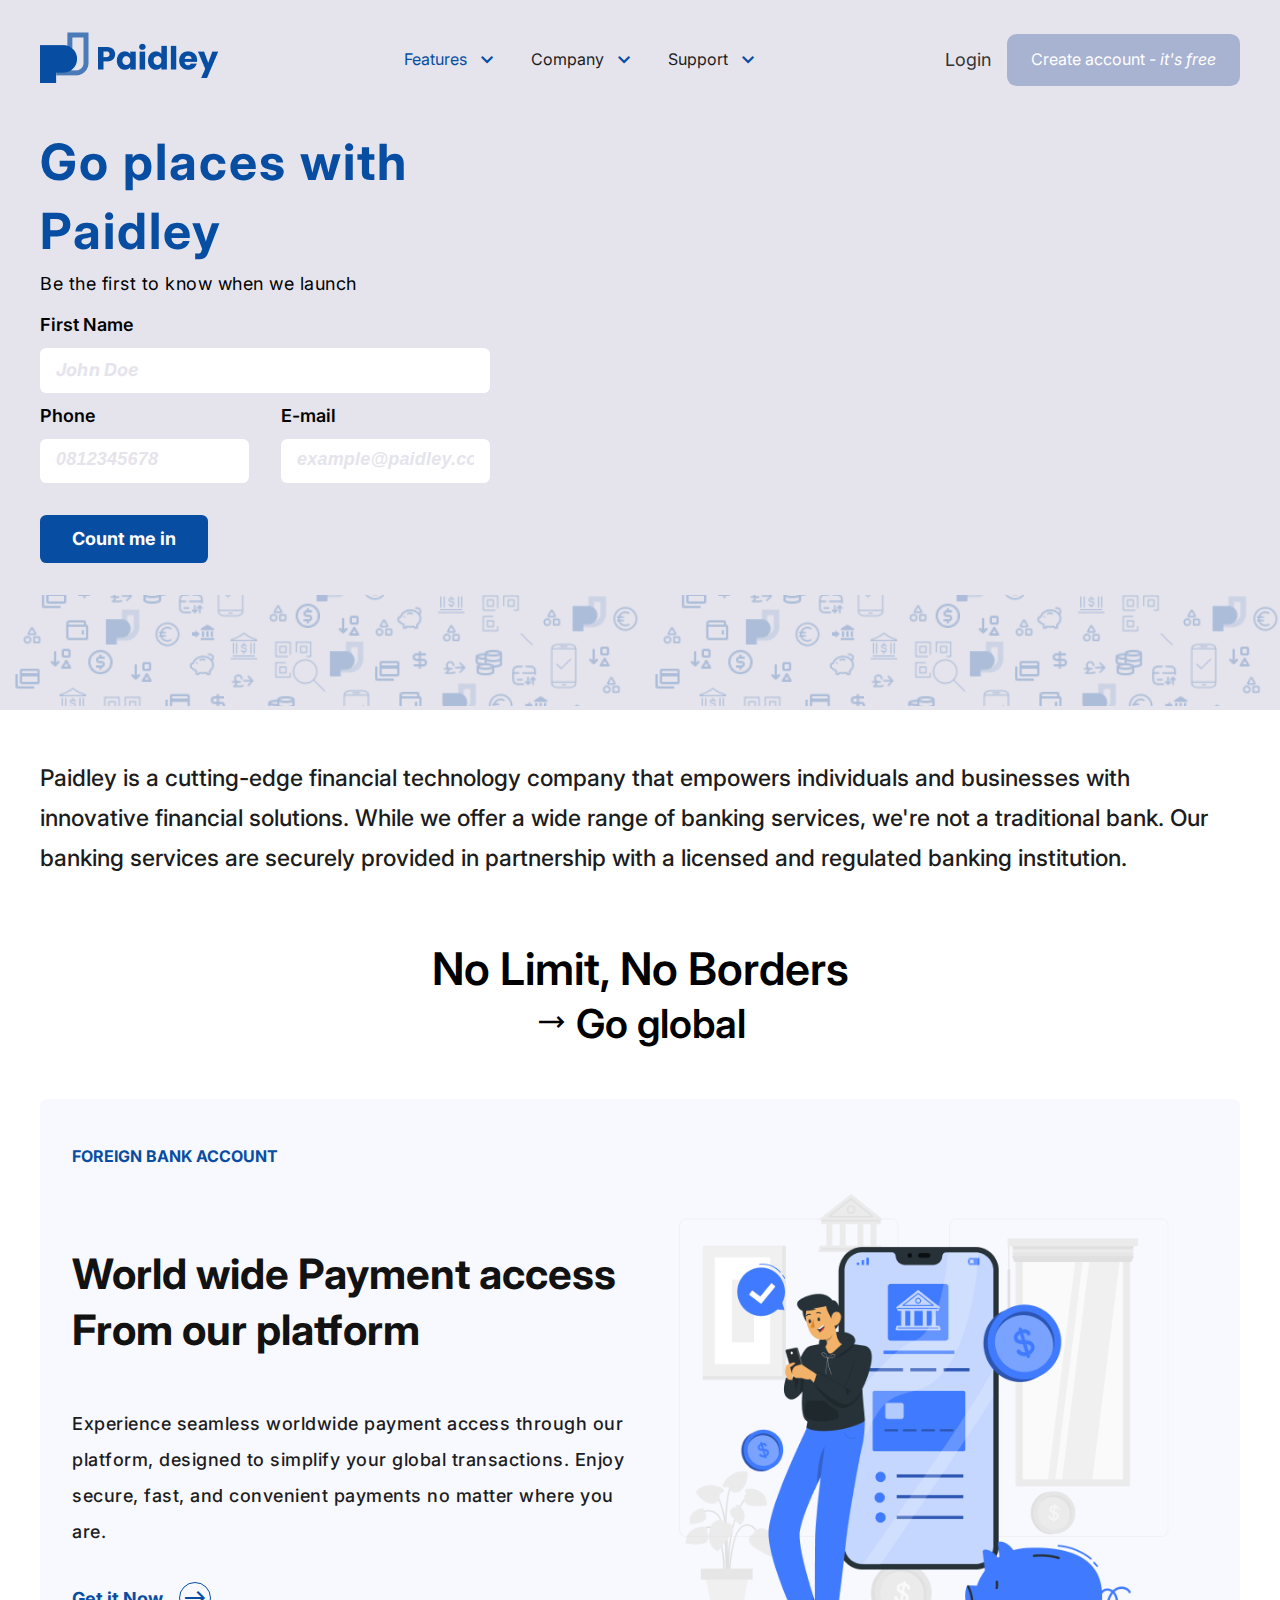
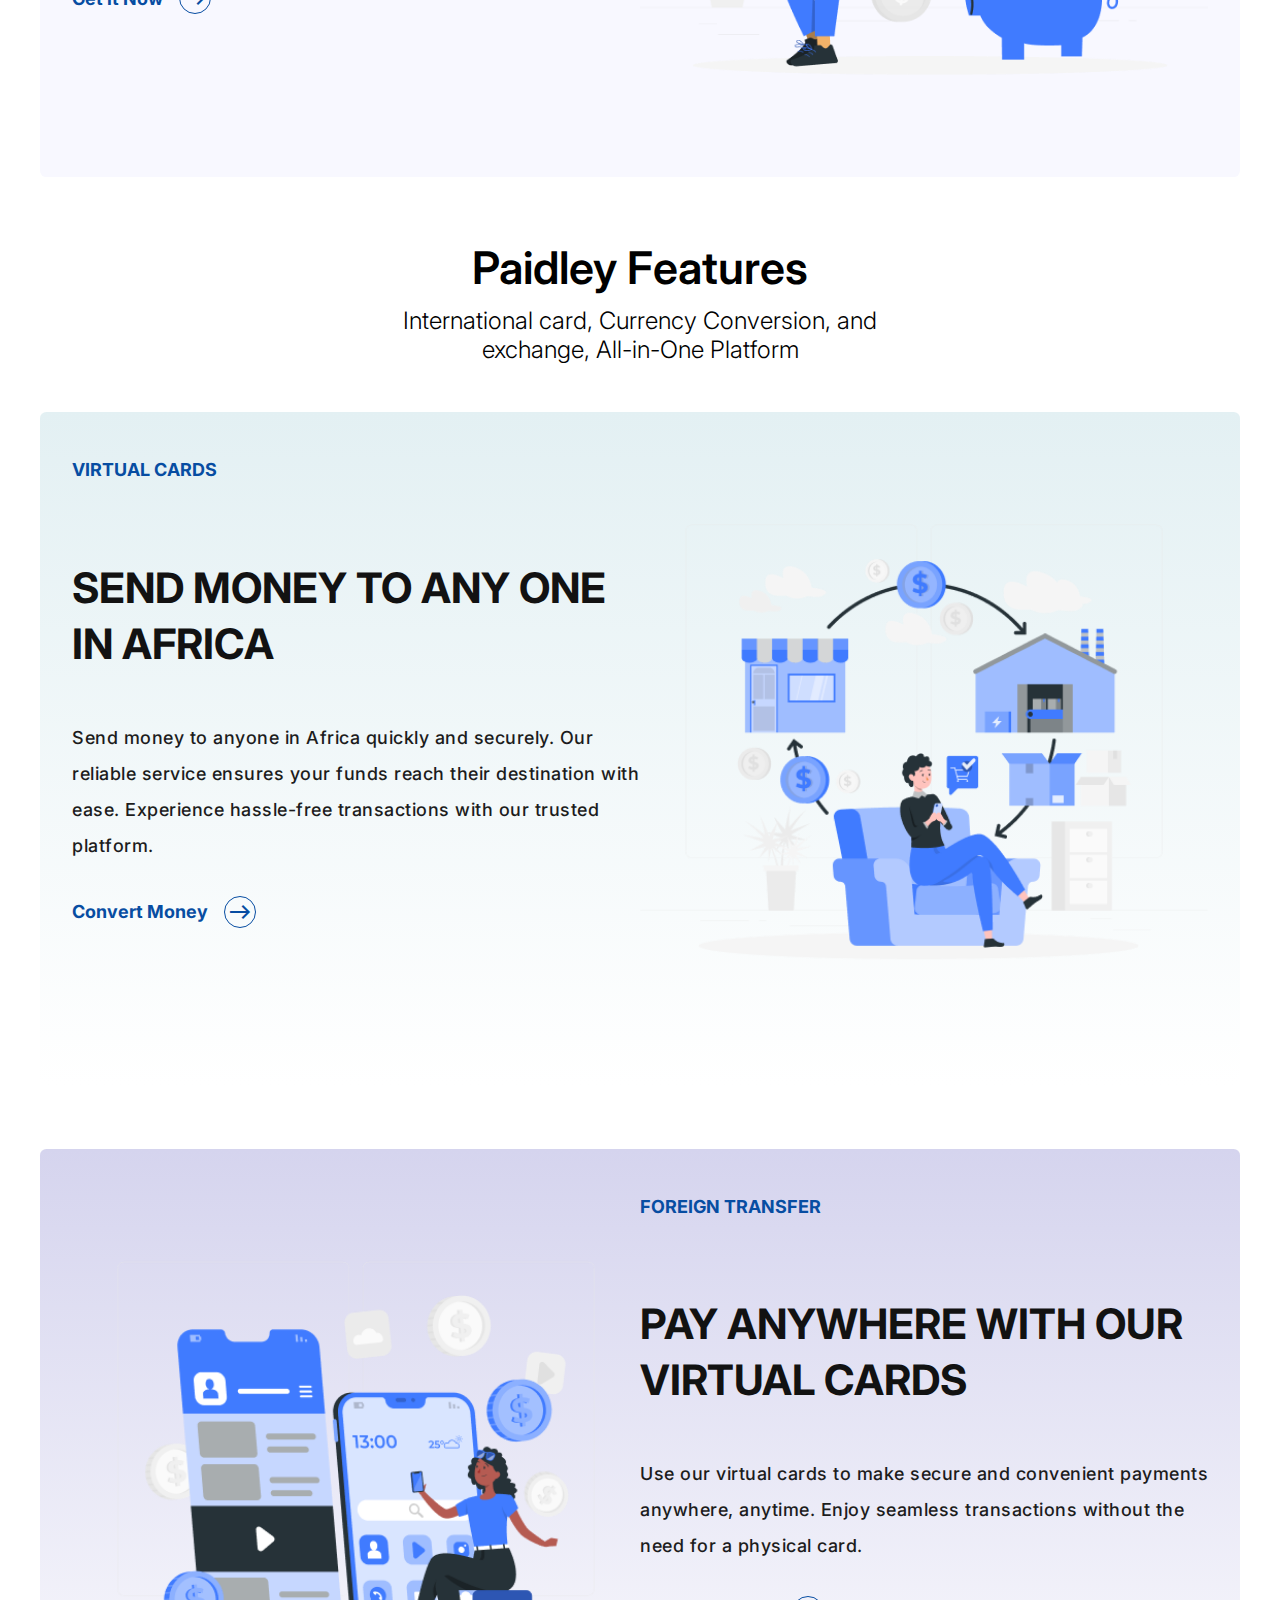
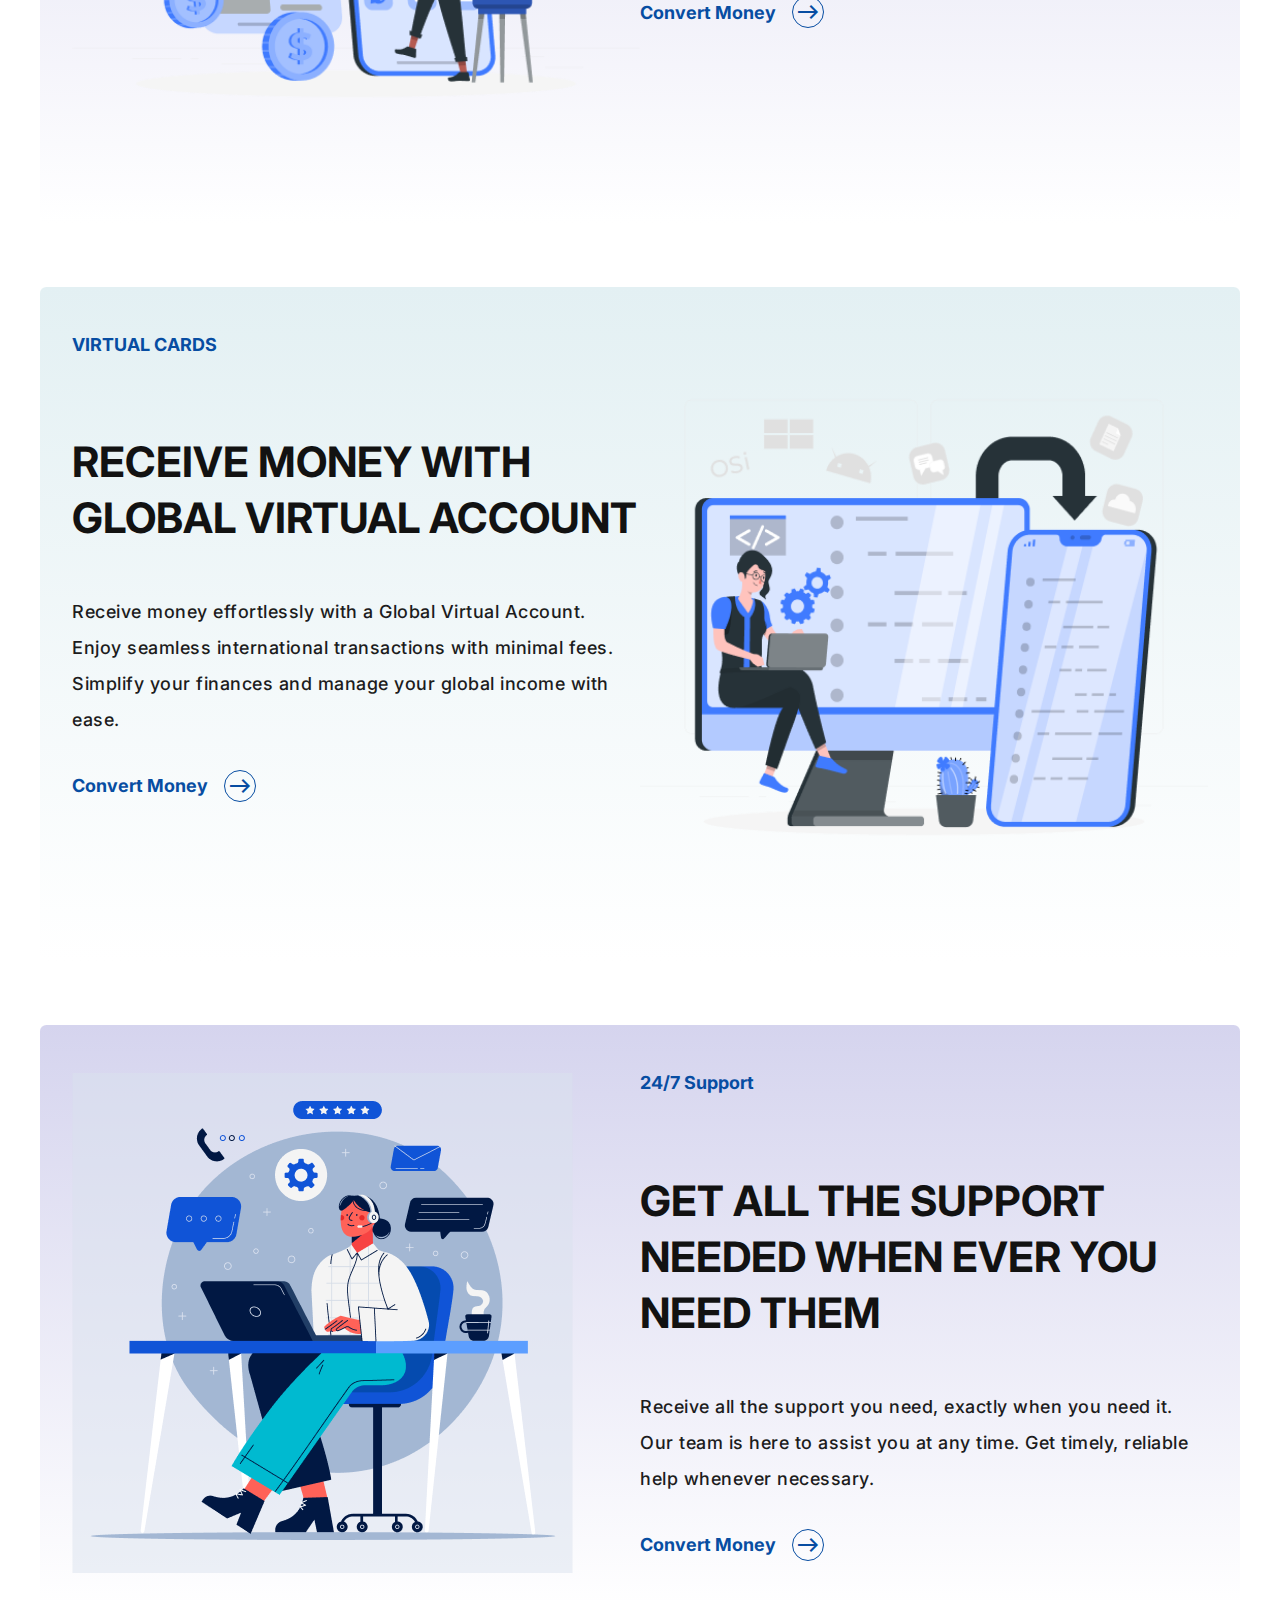
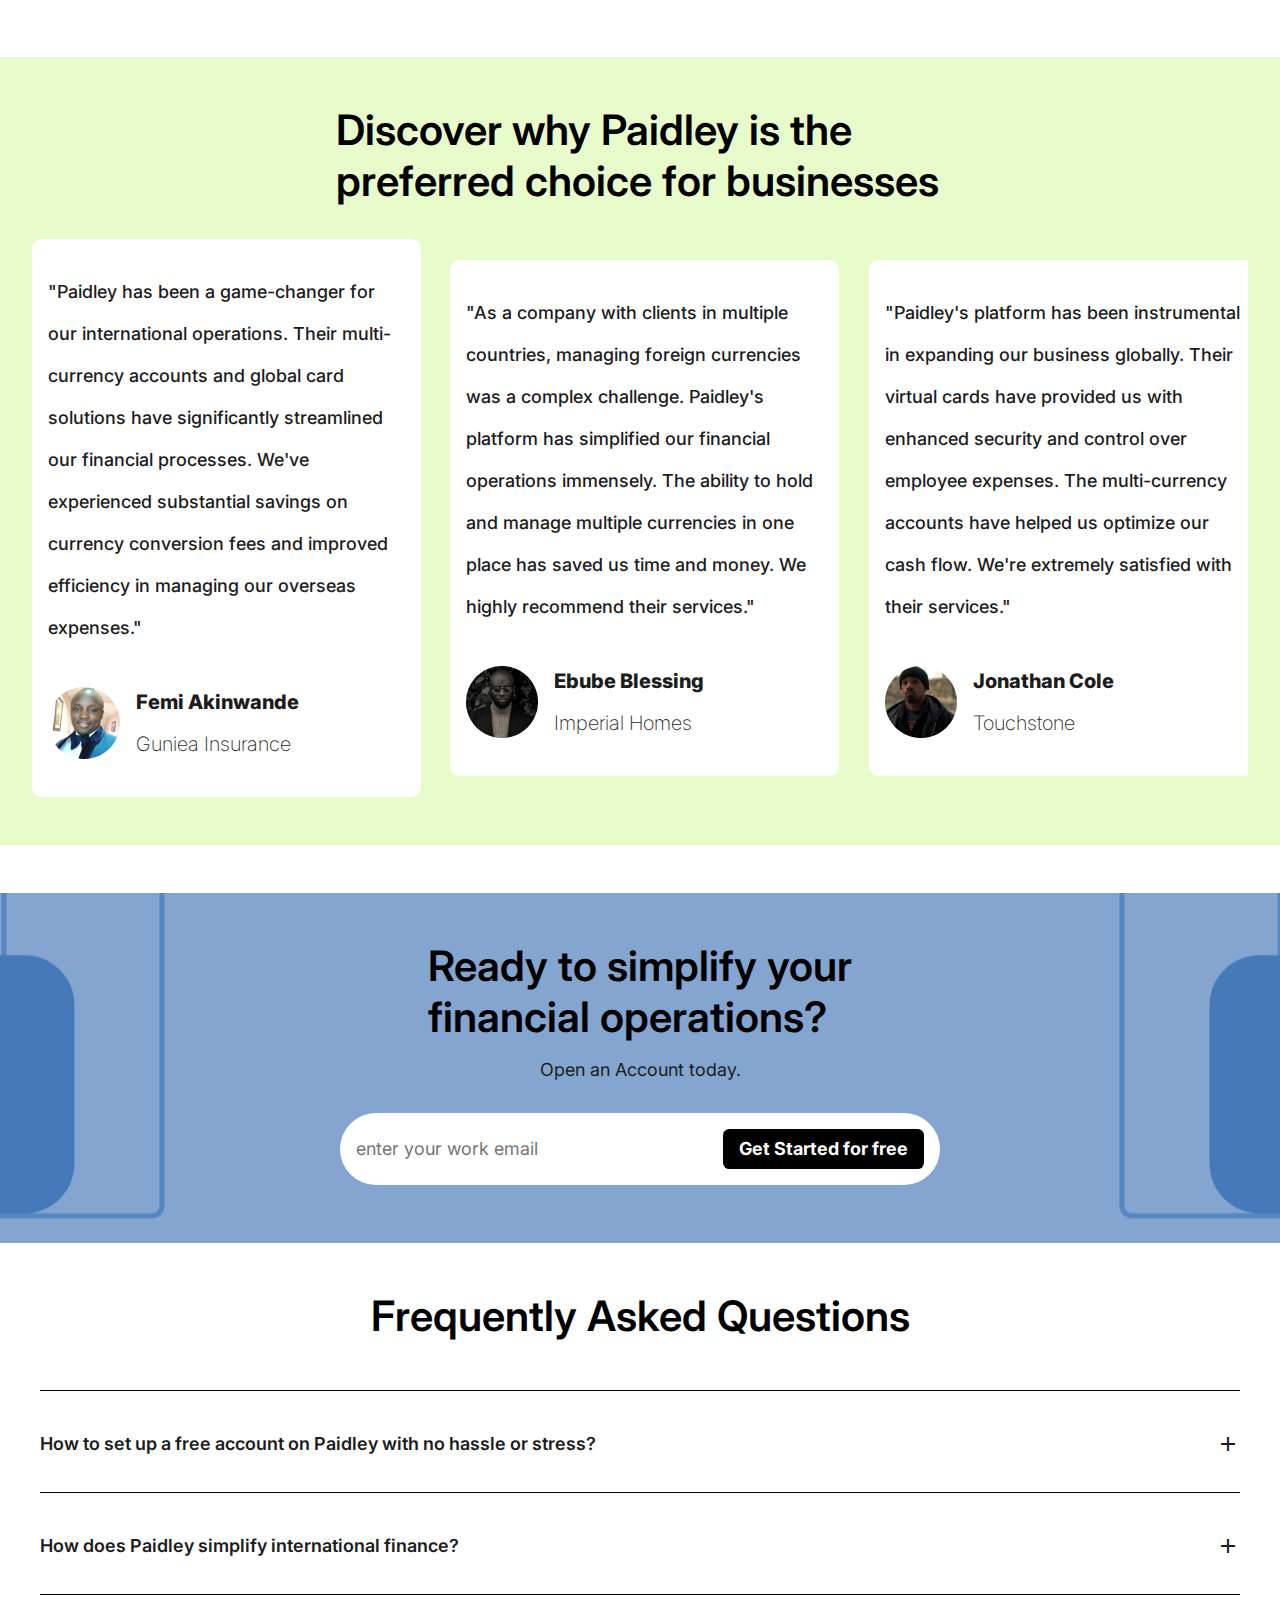
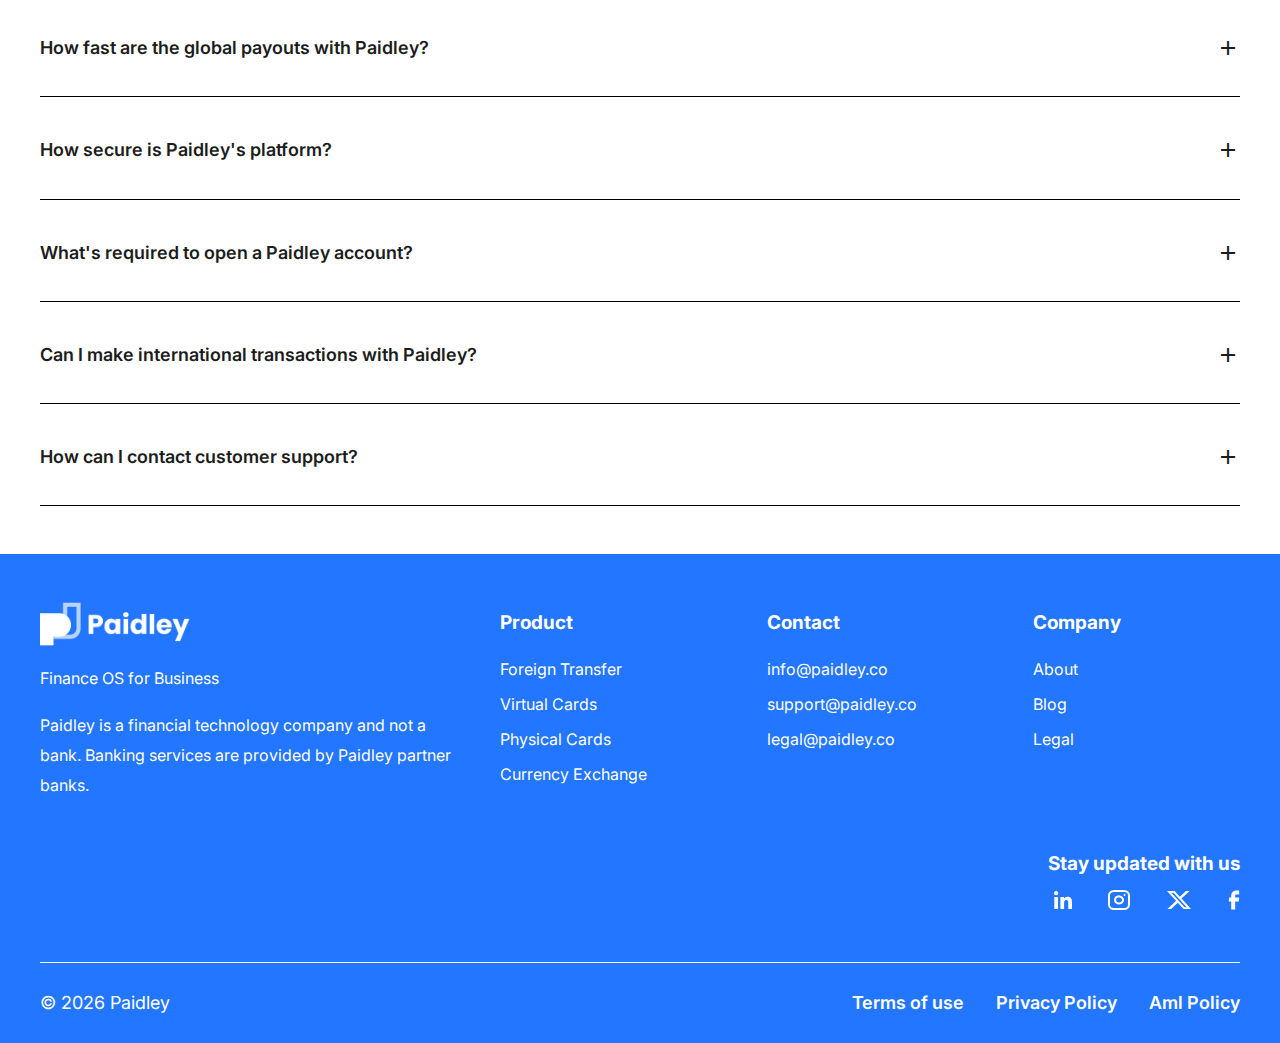
==== commit 4f65e087: "remove address from footer" ====
--- a/index.html
+++ b/index.html
@@ -8,15 +8,10 @@
     <!-- css stylesheet -->
     <link rel="stylesheet" href="assets/css/styles.css">
 
-    <!-- <link href="https://stackpath.bootstrapcdn.com/bootstrap/5.3.0/css/bootstrap.min.css" rel="stylesheet"> -->
-
     <!-- <link rel="stylesheet" href="https://cdn.jsdelivr.net/npm/swiper@11/swiper-bundle.min.css"/> -->
-    <!-- <link rel="stylesheet" href="https://cdn.jsdelivr.net/npm/swiper@11/swiper-bundle.min.css"/> -->
-
+
+    <!-- swiper min css -->
     <link rel="stylesheet" href="https://cdn.jsdelivr.net/npm/swiper@10/swiper-bundle.min.css">
-
-    
-
 
 
     <!-- google icons cdn -->
@@ -407,8 +402,6 @@
                     <div class="swiper-pagination"></div>
                 </div>
 
-                <!-- Add Pagination -->
-                <!-- <div class="swiper-pagination"></div> -->
             </div>
         </div>
     </div>
@@ -554,12 +547,12 @@
                     </ul>
                 </div>
 
-                <div class="footer_menu">
+                <!-- <div class="footer_menu">
                     <h5>Address</h5>
                     <ul>
                         <li><a href="mailto:info@paidley.co">London, UK</a></li>
                     </ul>
-                </div>
+                </div> -->
 
                 <div class="footer_menu">
                     <h5>Company</h5>
@@ -615,8 +608,7 @@
 
     <!-- SWIPER JS CDN -->
     <!-- <script src="https://cdn.jsdelivr.net/npm/swiper@11/swiper-bundle.min.js"></script> -->
-        
-    <!-- <script src="https://unpkg.com/swiper/swiper-bundle.minjs"></script> -->
+    
     <script src="https://cdn.jsdelivr.net/npm/swiper@10/swiper-bundle.min.js"></script>
 
 
--- a/assets/css/styles.css
+++ b/assets/css/styles.css
@@ -777,8 +777,6 @@
 }
 
 .testimonial_container .testimonial_main {
-    /* padding-left: 2.5rem;
-    padding-right: 2.5rem; */
     padding-left: 2rem;
     padding-right: 2rem;
     padding-top: 3rem;
@@ -1087,7 +1085,8 @@
   
 .footer .footer_right_column {
     display: grid;
-    grid-template-columns: repeat(4, 1fr);
+    /* grid-template-columns: repeat(4, 1fr); */
+    grid-template-columns: repeat(3, 1fr);
     gap: 20px; 
 }
   
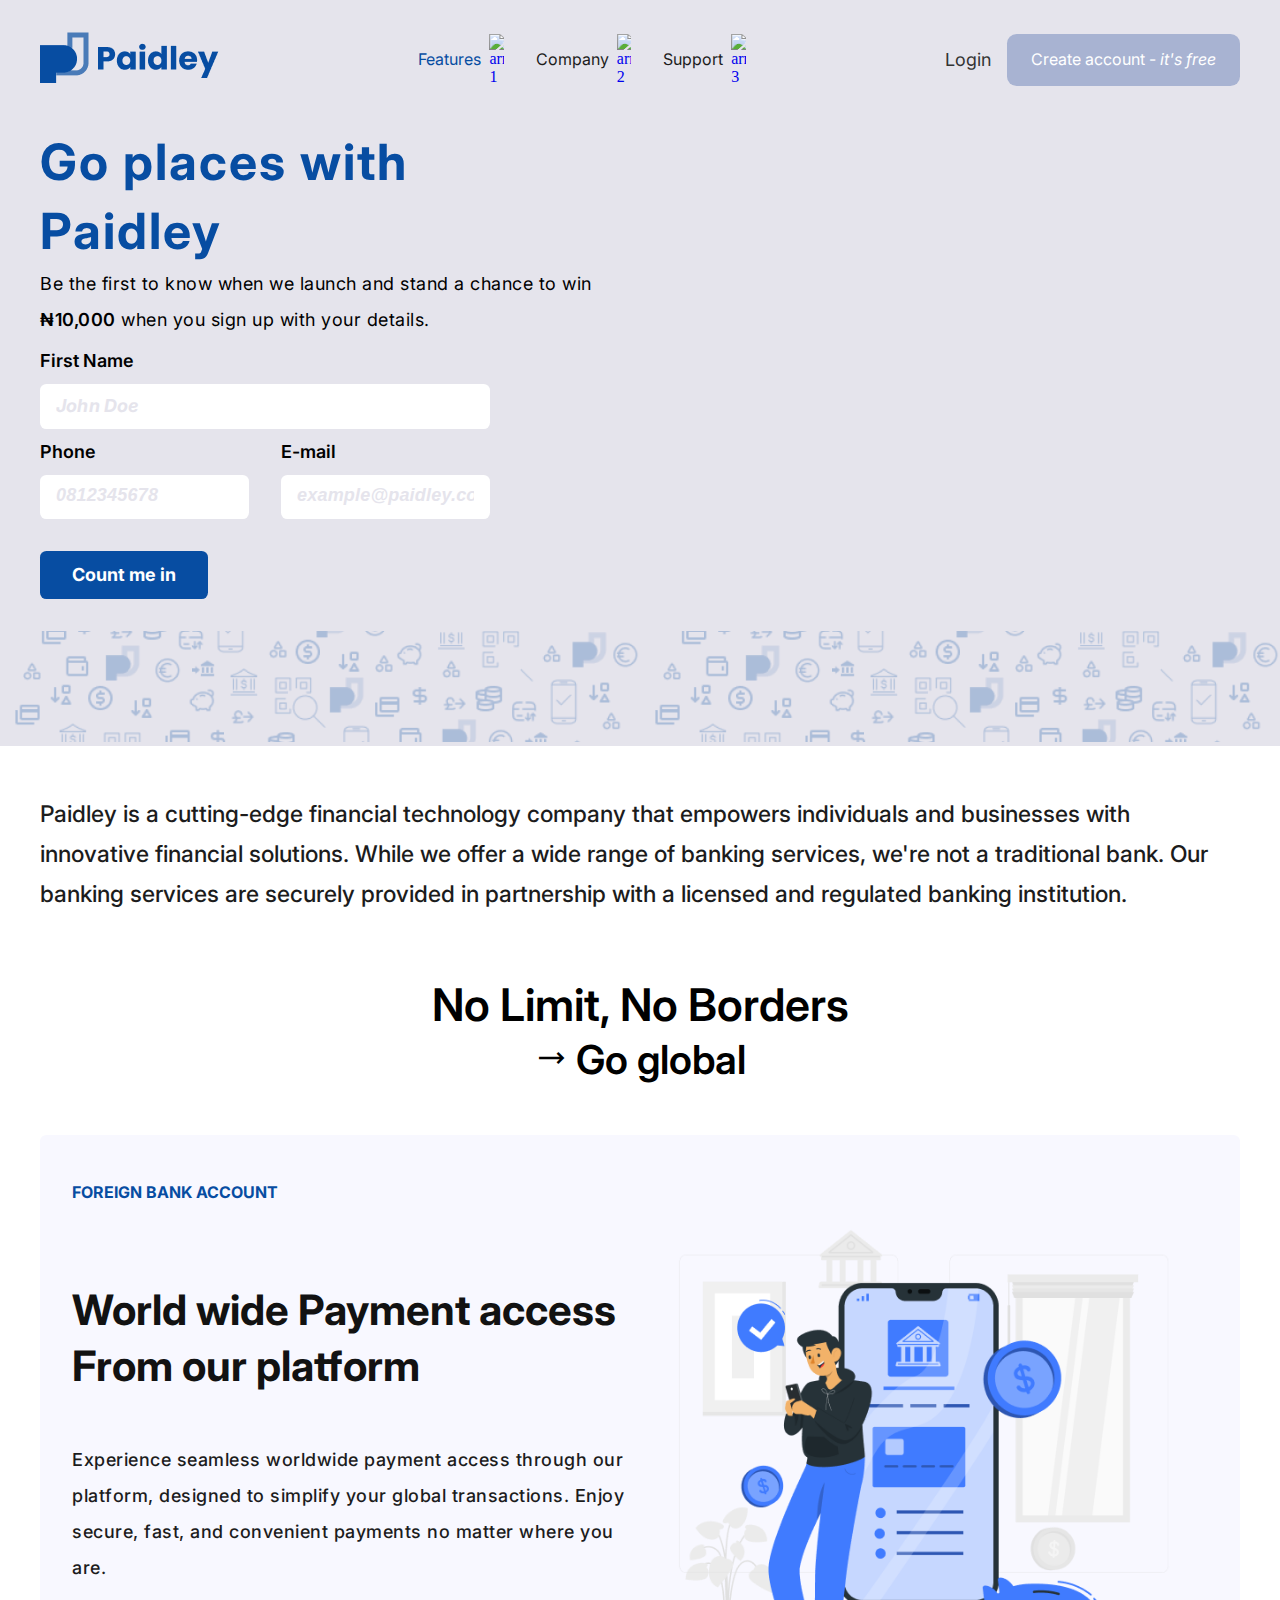
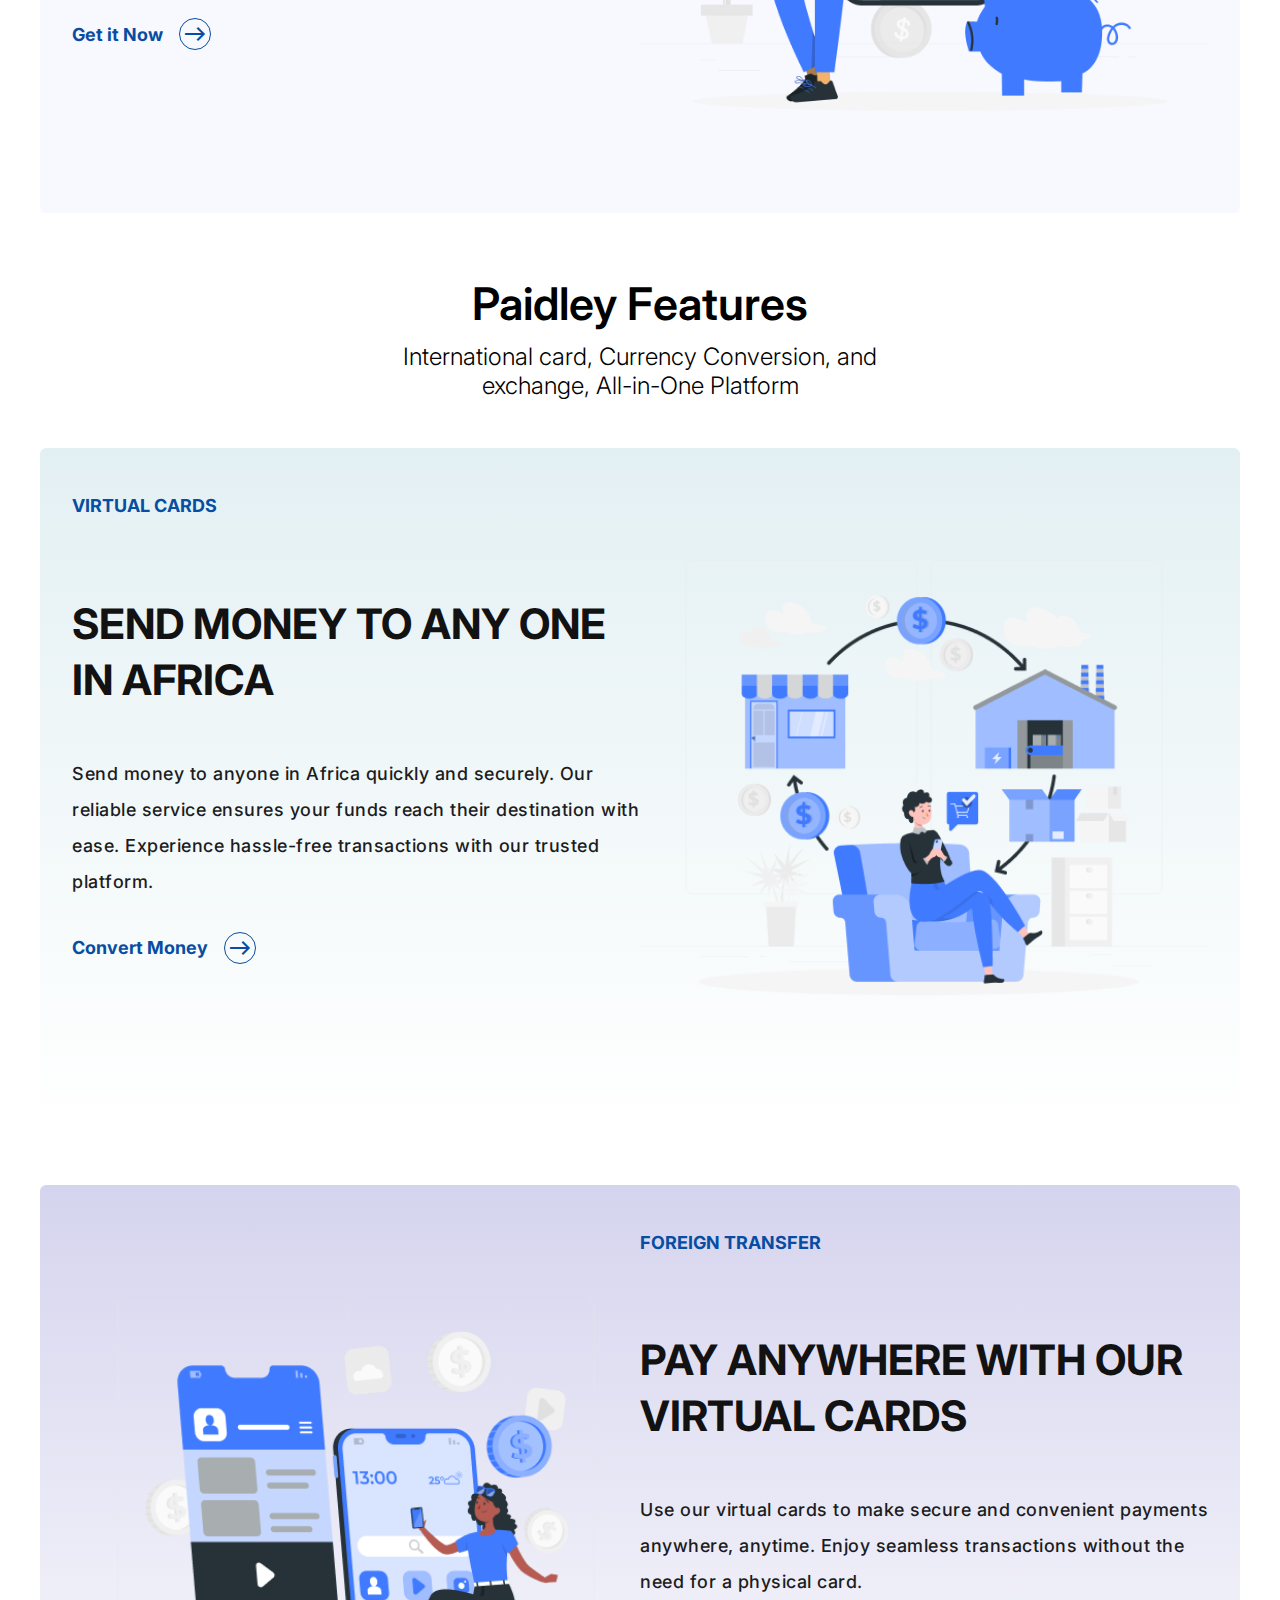
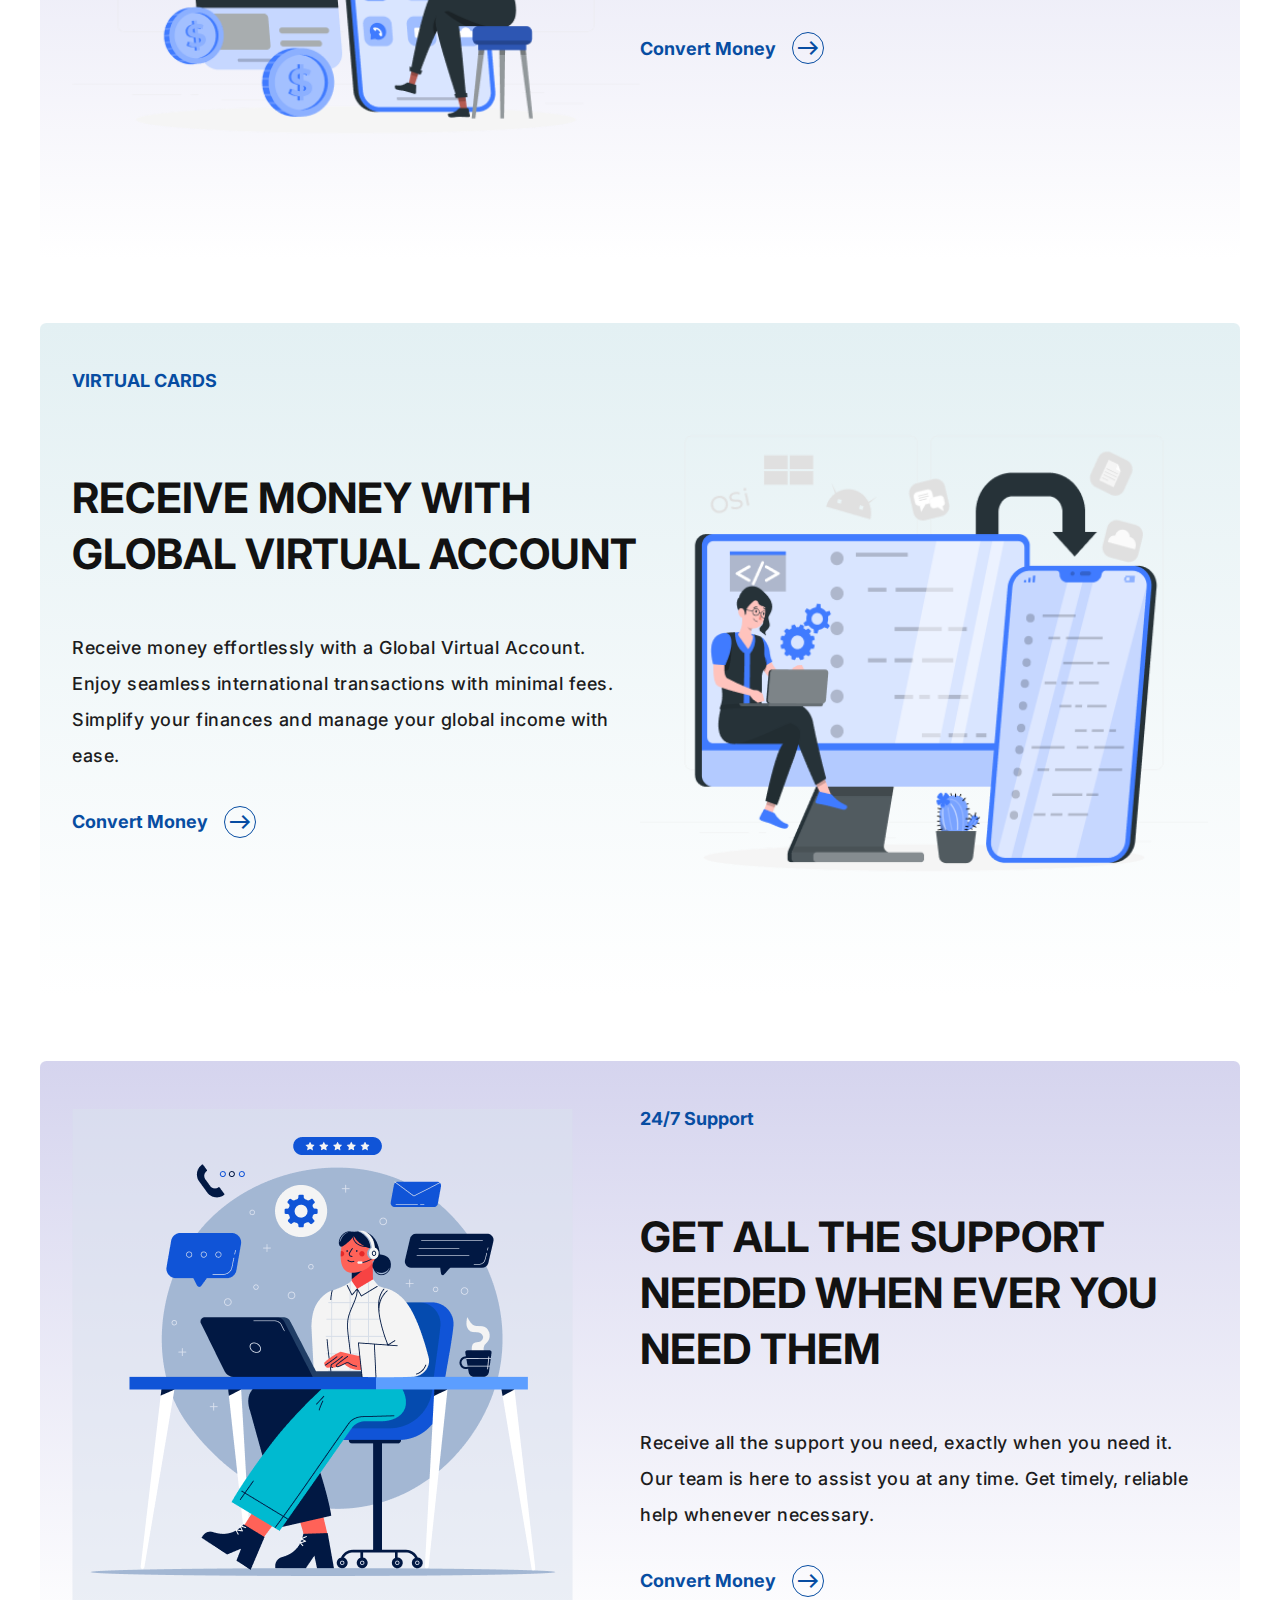
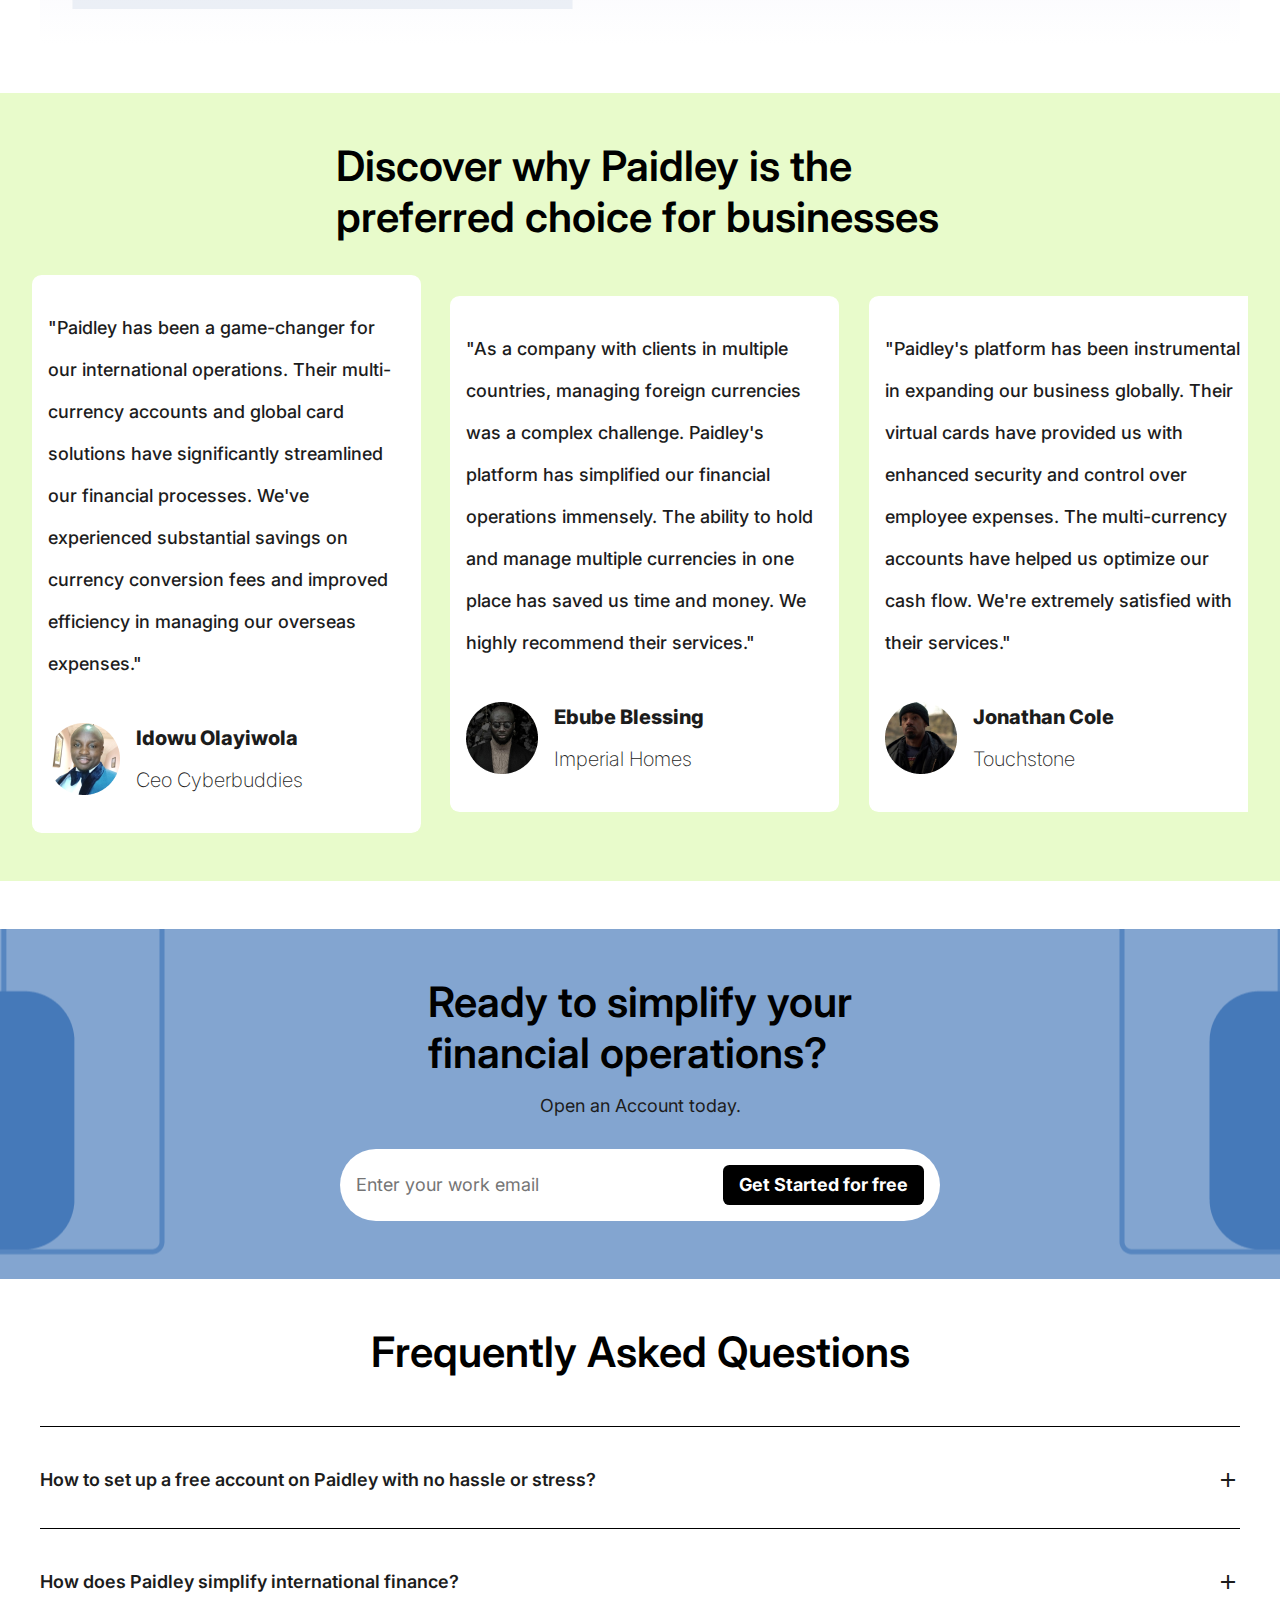
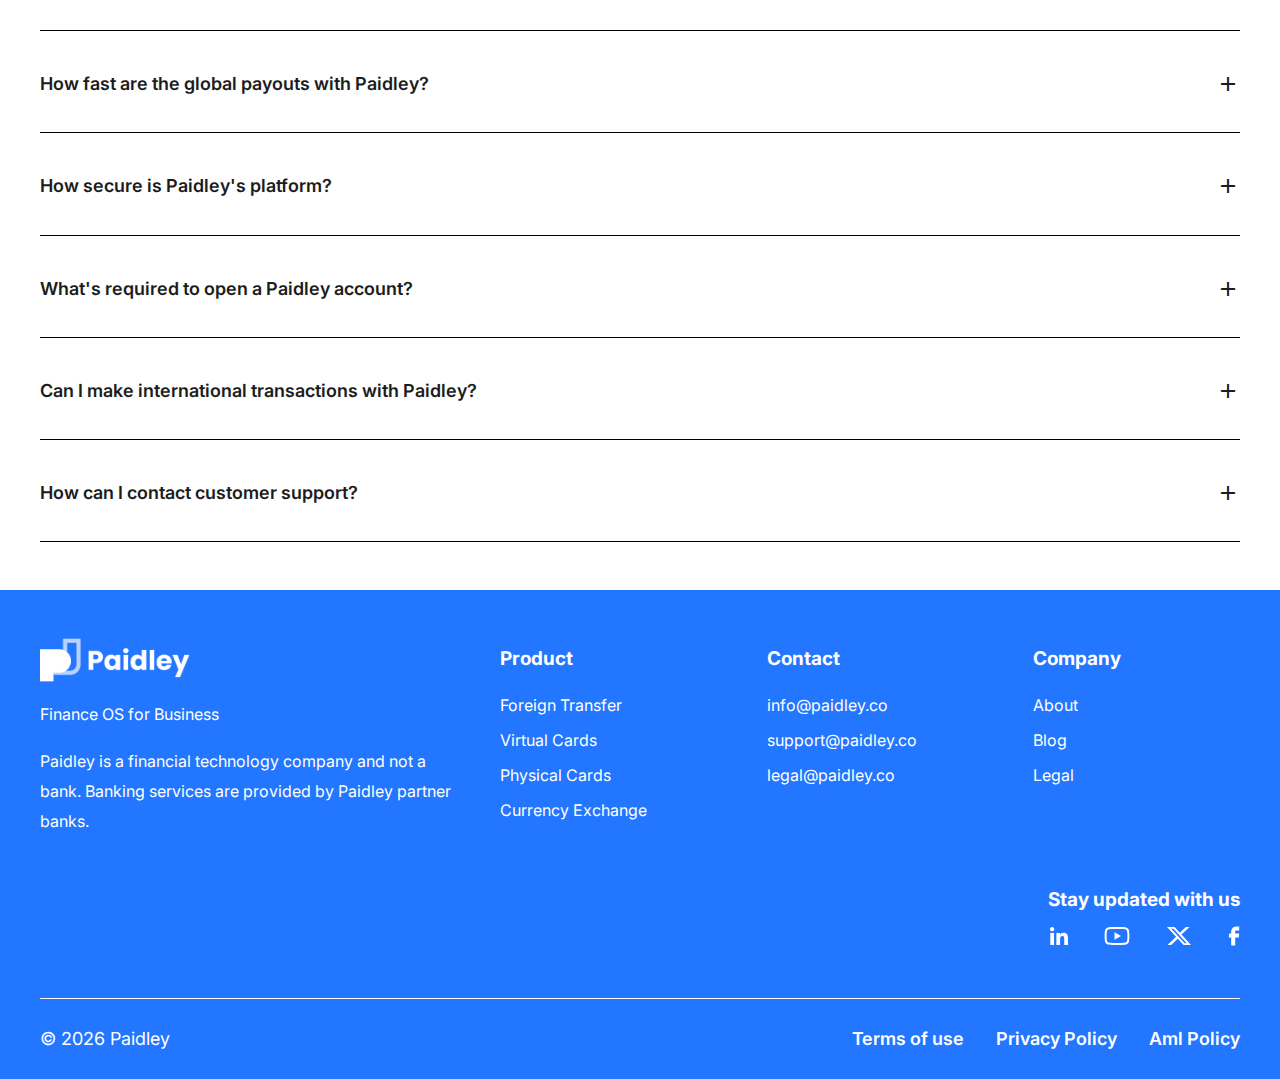
==== commit b5a58de8: "changes on files" ====
--- a/index.html
+++ b/index.html
@@ -5,6 +5,9 @@
     <meta name="viewport" content="width=device-width, initial-scale=1.0">
     <title>Paidley</title>
 
+    <!-- favicon -->
+    <link rel="shortcut icon" href="assets/images/Favicon.png" type="image/x-icon">
+
     <!-- css stylesheet -->
     <link rel="stylesheet" href="assets/css/styles.css">
 
@@ -29,23 +32,17 @@
             <div class="navbar_links">
                 <a href="#">
                     <span class="a_links active">Features</span>
-                    <span class="material-symbols-outlined a-icons">
-                        stat_minus_1
-                    </span>
+                    <img src="assets/svg/arrow-down.svg" alt="arrow 1">
                 </a>
 
                 <a href="#">
                     <span class="a_links">Company</span>
-                    <span class="material-symbols-outlined a-icons">
-                        stat_minus_1
-                    </span>
+                    <img src="assets/svg/arrow-down.svg" alt="arrow 2">
                 </a>
 
                 <a href="#">
                     <span class="a_links">Support</span>
-                    <span class="material-symbols-outlined a-icons">
-                        stat_minus_1
-                    </span>
+                    <img src="assets/svg/arrow-down.svg" alt="arrow 3">
                 </a>
             </div>
             
@@ -55,8 +52,8 @@
             </div>
 
             <div class="hamburger_menu">
-                <span class="material-symbols-outlined menu_icon">menu</span>
-                <span class="material-symbols-outlined close_icon">close</span>
+                <img class="menu_icon" src="assets/svg/menu.svg" alt="menu icon">
+                <img class="close_icon" src="assets/svg/close.svg" alt="close icon">
             </div>
 
             <div class="mobile_navbar_container">
@@ -65,23 +62,17 @@
                     <div class="mobile_links_box">
                         <a href="#">
                             <span class="a_links active">Features</span>
-                            <span class="material-symbols-outlined a-icons">
-                                stat_minus_1
-                            </span>
+                            <img src="assets/svg/arrow-down.svg" alt="mobile arrow 1">
                         </a>
         
                         <a href="#">
                             <span class="a_links">Company</span>
-                            <span class="material-symbols-outlined a-icons">
-                                stat_minus_1
-                            </span>
+                            <img src="assets/svg/arrow-down.svg" alt="mobile arrow 2">
                         </a>
         
                         <a href="#">
                             <span class="a_links">Support</span>
-                            <span class="material-symbols-outlined a-icons">
-                                stat_minus_1
-                            </span>
+                            <img src="assets/svg/arrow-down.svg" alt="mobile arrow 3">
                         </a>
 
                         <a href="#" class="mobile_login">Login</a>
@@ -90,7 +81,6 @@
                 </div>
 
                 <div class="mobile_navbar_button">
-                    <!-- <a href="#">Login</a> -->
                     <button type="button">Create account - <span>it's free</span></button>
                 </div>
             </div>
@@ -104,7 +94,7 @@
                 <h1>Go places with</h1>
                 <h1>Paidley</h1>
 
-                <p class="p1">Be the first to know when we launch</p>
+                <p class="p1">Be the first to know when we launch and stand a chance to win <span>₦10,000</span> when you sign up with your details.</p>
 
                 <div class="form_container">
                     <form action="">
@@ -134,7 +124,8 @@
 
             <div class="go_right_side">
                 <div class="go_right_box">
-                    <iframe class="frame" src="https://www.youtube.com/embed/yPzR0vY7blc" title="YouTube video player" frameborder="0" allow="accelerometer; autoplay; clipboard-write; encrypted-media; gyroscope; picture-in-picture; web-share" referrerpolicy="strict-origin-when-cross-origin" allowfullscreen></iframe>
+                    <iframe class="frame" src="https://www.youtube.com/embed/yPzR0vY7blc?si=d697AIEBMONc3dy7&autoplay=1&mute=1&rel=0" title="Paidley Video Ad" frameborder="0" allow="accelerometer; autoplay; clipboard-write; encrypted-media; gyroscope; picture-in-picture; web-share" referrerpolicy="strict-origin-when-cross-origin" allowfullscreen></iframe>
+                    <!-- <iframe class="frame" src="https://www.youtube.com/embed/yPzR0vY7blc?si=d697AIEBMONc3dy7&autoplay=1&mute=1" title="Paidley Video Ad" frameborder="0" allow="accelerometer; autoplay; clipboard-write; encrypted-media; gyroscope; picture-in-picture; web-share" referrerpolicy="strict-origin-when-cross-origin" allowfullscreen></iframe> -->
                 </div>
             </div>
             
@@ -317,8 +308,8 @@
                                 <div class="testimonial_img_box">
                                     <img src="assets/images/cardimg1.png" alt="card 1">
                                     <div class="testimonial_text_box">
-                                        <h4>Femi Akinwande</h4>
-                                        <p>Guniea Insurance</p>
+                                        <h4>Idowu Olayiwola</h4>
+                                        <p>Ceo Cyberbuddies</p>
                                     </div>
                                 </div>
                             </div>
@@ -416,7 +407,7 @@
             </div>
 
             <div class="ready_input_box">
-                <input type="text" placeholder="enter your work email">
+                <input type="text" placeholder="Enter your work email">
                 <button type="button">Get Started for free</button>
             </div>
         </div>
@@ -568,21 +559,30 @@
         <div class="footer_icons">
             <p>Stay updated with us</p>
             <div class="footer_icon_box">
-                <a href="#" class="social-icon"><svg width="18" height="18" viewBox="0 0 18 18" fill="none" xmlns="http://www.w3.org/2000/svg">
-                    <path d="M2.16 4.33563C3.36 4.33563 4.32 3.36063 4.32 2.17563C4.32 0.990625 3.345 0.015625 2.16 0.015625C0.975 0.015625 0 0.990625 0 2.17563C0 3.36063 0.975 4.33563 2.16 4.33563ZM6.375 5.97063V18.0006H10.095V12.0606C10.095 10.4856 10.395 8.97063 12.33 8.97063C14.265 8.97063 14.265 10.7706 14.265 12.1506V18.0006H18V11.4006C18 8.16063 17.31 5.67063 13.53 5.67063C11.715 5.67063 10.5 6.66063 10.005 7.60563H9.96V5.95563H6.39L6.375 5.97063ZM0.3 5.97063H4.035V18.0006H0.3V5.97063Z" fill="white"/>
+                <a href=" https://www.linkedin.com/posts/paidleyhq_dropshipping-ecommercetips-financialmanagement-activity-7236300236623671296-ESux" target="_blank" class="social-icon">
+                    <svg width="18" height="18" viewBox="0 0 18 18" fill="none" xmlns="http://www.w3.org/2000/svg">
+                        <path d="M2.16 4.33563C3.36 4.33563 4.32 3.36063 4.32 2.17563C4.32 0.990625 3.345 0.015625 2.16 0.015625C0.975 0.015625 0 0.990625 0 2.17563C0 3.36063 0.975 4.33563 2.16 4.33563ZM6.375 5.97063V18.0006H10.095V12.0606C10.095 10.4856 10.395 8.97063 12.33 8.97063C14.265 8.97063 14.265 10.7706 14.265 12.1506V18.0006H18V11.4006C18 8.16063 17.31 5.67063 13.53 5.67063C11.715 5.67063 10.5 6.66063 10.005 7.60563H9.96V5.95563H6.39L6.375 5.97063ZM0.3 5.97063H4.035V18.0006H0.3V5.97063Z" fill="white"/>
                     </svg>
+                    <!-- <svg width="18" height="21" viewBox="0 0 18 21" fill="none" xmlns="http://www.w3.org/2000/svg">
+                        <path d="M15 0C15.7956 0 16.5587 0.316071 17.1213 0.87868C17.6839 1.44129 18 2.20435 18 3V15C18 15.7956 17.6839 16.5587 17.1213 17.1213C16.5587 17.6839 15.7956 18 15 18H3C2.20435 18 1.44129 17.6839 0.87868 17.1213C0.316071 16.5587 0 15.7956 0 15V3C0 2.20435 0.316071 1.44129 0.87868 0.87868C1.44129 0.316071 2.20435 0 3 0H15ZM15 2H3C2.73478 2 2.48043 2.10536 2.29289 2.29289C2.10536 2.48043 2 2.73478 2 3V15C2 15.2652 2.10536 15.5196 2.29289 15.7071C2.48043 15.8946 2.73478 16 3 16H15C15.2652 16 15.5196 15.8946 15.7071 15.7071C15.8946 15.5196 16 15.2652 16 15V3C16 2.73478 15.8946 2.48043 15.7071 2.29289C15.5196 2.10536 15.2652 2 15 2ZM5 7C5.24493 7.00003 5.48134 7.08996 5.66437 7.25272C5.84741 7.41547 5.96434 7.63975 5.993 7.883L6 8V13C5.99972 13.2549 5.90212 13.5 5.72715 13.6854C5.55218 13.8707 5.31305 13.9822 5.05861 13.9972C4.80416 14.0121 4.55362 13.9293 4.35817 13.7657C4.16271 13.6021 4.0371 13.3701 4.007 13.117L4 13V8C4 7.73478 4.10536 7.48043 4.29289 7.29289C4.48043 7.10536 4.73478 7 5 7ZM8 6C8.23419 5.99996 8.46097 6.08213 8.6408 6.23216C8.82062 6.3822 8.94208 6.59059 8.984 6.821C9.18542 6.70468 9.39344 6.60017 9.607 6.508C10.274 6.223 11.273 6.066 12.175 6.349C12.648 6.499 13.123 6.779 13.475 7.256C13.79 7.681 13.96 8.198 13.994 8.779L14 9V13C13.9997 13.2549 13.9021 13.5 13.7272 13.6854C13.5522 13.8707 13.313 13.9822 13.0586 13.9972C12.8042 14.0121 12.5536 13.9293 12.3582 13.7657C12.1627 13.6021 12.0371 13.3701 12.007 13.117L12 13V9C12 8.67 11.92 8.516 11.868 8.445C11.7933 8.35226 11.6904 8.28629 11.575 8.257C11.227 8.147 10.726 8.205 10.393 8.347C9.893 8.561 9.435 8.897 9.123 9.208L9 9.34V13C8.99972 13.2549 8.90212 13.5 8.72715 13.6854C8.55218 13.8707 8.31305 13.9822 8.05861 13.9972C7.80416 14.0121 7.55362 13.9293 7.35817 13.7657C7.16271 13.6021 7.0371 13.3701 7.007 13.117L7 13V7C7 6.73478 7.10536 6.48043 7.29289 6.29289C7.48043 6.10536 7.73478 6 8 6ZM5 4C5.26522 4 5.51957 4.10536 5.70711 4.29289C5.89464 4.48043 6 4.73478 6 5C6 5.26522 5.89464 5.51957 5.70711 5.70711C5.51957 5.89464 5.26522 6 5 6C4.73478 6 4.48043 5.89464 4.29289 5.70711C4.10536 5.51957 4 5.26522 4 5C4 4.73478 4.10536 4.48043 4.29289 4.29289C4.48043 4.10536 4.73478 4 5 4Z" fill="white"/>
+                    </svg> -->
+                        
                 </a>
-                <a href="#" class="social-icon"><svg width="22" height="20" viewBox="0 0 22 20" fill="none" xmlns="http://www.w3.org/2000/svg">
-                    <path d="M16 1H6C3.23858 1 1 3.01472 1 5.5V14.5C1 16.9853 3.23858 19 6 19H16C18.7614 19 21 16.9853 21 14.5V5.5C21 3.01472 18.7614 1 16 1Z" stroke="white" stroke-width="2" stroke-linecap="round" stroke-linejoin="round"/>
-                    <path d="M14.9997 9.43132C15.1231 10.1803 14.981 10.9453 14.5935 11.6174C14.206 12.2896 13.5929 12.8346 12.8413 13.175C12.0898 13.5155 11.2382 13.634 10.4075 13.5137C9.57683 13.3934 8.80947 13.0404 8.21455 12.505C7.61962 11.9695 7.22744 11.2789 7.09377 10.5313C6.96011 9.78372 7.09177 9.01722 7.47003 8.34085C7.84829 7.66449 8.45389 7.11268 9.20069 6.76394C9.94749 6.41519 10.7975 6.28725 11.6297 6.39832C12.4786 6.51161 13.2646 6.86764 13.8714 7.41379C14.4782 7.95995 14.8738 8.66729 14.9997 9.43132Z" stroke="white" stroke-width="2" stroke-linecap="round" stroke-linejoin="round"/>
-                    <path d="M16.5 5.05078H16.51" stroke="white" stroke-width="2" stroke-linecap="round" stroke-linejoin="round"/>
-                    </svg>                    
+                <a href="https://www.youtube.com/@Paid_ley" class="social-icon" target="_blank">
+                    <!-- <svg width="22" height="20" viewBox="0 0 22 20" fill="none" xmlns="http://www.w3.org/2000/svg">
+                        <path d="M16 1H6C3.23858 1 1 3.01472 1 5.5V14.5C1 16.9853 3.23858 19 6 19H16C18.7614 19 21 16.9853 21 14.5V5.5C21 3.01472 18.7614 1 16 1Z" stroke="white" stroke-width="2" stroke-linecap="round" stroke-linejoin="round"/>
+                        <path d="M14.9997 9.43132C15.1231 10.1803 14.981 10.9453 14.5935 11.6174C14.206 12.2896 13.5929 12.8346 12.8413 13.175C12.0898 13.5155 11.2382 13.634 10.4075 13.5137C9.57683 13.3934 8.80947 13.0404 8.21455 12.505C7.61962 11.9695 7.22744 11.2789 7.09377 10.5313C6.96011 9.78372 7.09177 9.01722 7.47003 8.34085C7.84829 7.66449 8.45389 7.11268 9.20069 6.76394C9.94749 6.41519 10.7975 6.28725 11.6297 6.39832C12.4786 6.51161 13.2646 6.86764 13.8714 7.41379C14.4782 7.95995 14.8738 8.66729 14.9997 9.43132Z" stroke="white" stroke-width="2" stroke-linecap="round" stroke-linejoin="round"/>
+                        <path d="M16.5 5.05078H16.51" stroke="white" stroke-width="2" stroke-linecap="round" stroke-linejoin="round"/>
+                    </svg>  -->
+                    <svg width="26" height="18" viewBox="0 0 26 18" fill="none" xmlns="http://www.w3.org/2000/svg">
+                        <path d="M25.4098 8.92244C25.4098 8.8615 25.4098 8.79224 25.407 8.71191C25.4042 8.48753 25.3987 8.23546 25.3932 7.96676C25.371 7.19391 25.3322 6.42382 25.2713 5.69806C25.1882 4.69806 25.0663 3.86427 24.9001 3.23823C24.7247 2.5849 24.3809 1.98905 23.9031 1.51024C23.4252 1.03142 22.8301 0.686416 22.1771 0.509695C21.3932 0.299169 19.8585 0.168975 17.6979 0.0886426C16.6702 0.0498614 15.5705 0.0249306 14.4707 0.0110802C14.0857 0.00554 13.7283 0.00277008 13.407 0H12.5926C12.2713 0.00277008 11.9139 0.00554 11.5289 0.0110802C10.4292 0.0249306 9.32945 0.0498614 8.30175 0.0886426C6.14109 0.171745 4.60369 0.301939 3.82253 0.509695C3.16935 0.685982 2.57397 1.03085 2.09606 1.50973C1.61815 1.98861 1.2745 2.58469 1.09954 3.23823C0.930564 3.86427 0.81145 4.69806 0.728348 5.69806C0.667406 6.42382 0.628625 7.19391 0.606464 7.96676C0.598154 8.23546 0.595384 8.48753 0.592614 8.71191C0.592614 8.79224 0.589844 8.8615 0.589844 8.92244V9.07756C0.589844 9.1385 0.589844 9.20776 0.592614 9.28809C0.595384 9.51246 0.600924 9.76454 0.606464 10.0332C0.628625 10.8061 0.667406 11.5762 0.728348 12.3019C0.81145 13.3019 0.933334 14.1357 1.09954 14.7618C1.45411 16.0886 2.49566 17.1357 3.82253 17.4903C4.60369 17.7008 6.14109 17.831 8.30175 17.9114C9.32945 17.9501 10.4292 17.9751 11.5289 17.9889C11.9139 17.9945 12.2713 17.9972 12.5926 18H13.407C13.7283 17.9972 14.0857 17.9945 14.4707 17.9889C15.5705 17.9751 16.6702 17.9501 17.6979 17.9114C19.8585 17.8283 21.3959 17.6981 22.1771 17.4903C23.504 17.1357 24.5455 16.0914 24.9001 14.7618C25.0691 14.1357 25.1882 13.3019 25.2713 12.3019C25.3322 11.5762 25.371 10.8061 25.3932 10.0332C25.4015 9.76454 25.4042 9.51246 25.407 9.28809C25.407 9.20776 25.4098 9.1385 25.4098 9.07756V8.92244ZM23.4153 9.06648C23.4153 9.12465 23.4153 9.18836 23.4126 9.26316C23.4098 9.47922 23.4042 9.71745 23.3987 9.97507C23.3793 10.7119 23.3405 11.4488 23.2824 12.133C23.2076 13.0249 23.1023 13.7562 22.9721 14.2465C22.8004 14.8864 22.2962 15.3934 21.6591 15.5623C21.0774 15.7175 19.612 15.8421 17.6203 15.9169C16.612 15.9557 15.5261 15.9806 14.443 15.9945C14.0635 16 13.7117 16.0028 13.3959 16.0028H12.6037L11.5566 15.9945C10.4735 15.9806 9.3904 15.9557 8.37932 15.9169C6.38763 15.8393 4.91948 15.7175 4.34054 15.5623C3.70342 15.3906 3.19926 14.8864 3.02752 14.2465C2.89732 13.7562 2.79206 13.0249 2.71727 12.133C2.6591 11.4488 2.62308 10.7119 2.60092 9.97507C2.59261 9.71745 2.58984 9.47645 2.58707 9.26316C2.58707 9.18836 2.5843 9.12188 2.5843 9.06648V8.93352C2.5843 8.87535 2.5843 8.81163 2.58707 8.73684C2.58984 8.52077 2.59538 8.28255 2.60092 8.02493C2.62031 7.28809 2.6591 6.55125 2.71727 5.86703C2.79206 4.97507 2.89732 4.24377 3.02752 3.75346C3.19926 3.11357 3.70342 2.60665 4.34054 2.43767C4.92225 2.28255 6.38763 2.15789 8.37932 2.0831C9.38763 2.04432 10.4735 2.01939 11.5566 2.00554C11.9361 2 12.2879 1.99723 12.6037 1.99723H13.3959L14.443 2.00554C15.5261 2.01939 16.6092 2.04432 17.6203 2.0831C19.612 2.16066 21.0801 2.28255 21.6591 2.43767C22.2962 2.60942 22.8004 3.11357 22.9721 3.75346C23.1023 4.24377 23.2076 4.97507 23.2824 5.86703C23.3405 6.55125 23.3765 7.28809 23.3987 8.02493C23.407 8.28255 23.4098 8.52354 23.4126 8.73684C23.4126 8.81163 23.4153 8.87812 23.4153 8.93352V9.06648ZM10.5344 12.7119L16.961 8.9723L10.5344 5.28809V12.7119Z" fill="white"/>
+                    </svg>                        
                 </a>
-                <a href="#" class="social-icon"><svg width="24" height="20" viewBox="0 0 24 20" fill="none" xmlns="http://www.w3.org/2000/svg">
+                <a href="https://twitter.com/Paid_ley" target="_blank" class="social-icon"><svg width="24" height="20" viewBox="0 0 24 20" fill="none" xmlns="http://www.w3.org/2000/svg">
                     <path d="M18.901 0.960938H22.581L14.541 8.61927L24 19.0384H16.594L10.794 12.7184L4.156 19.0384H0.474L9.074 10.8468L0 0.961771H7.594L12.837 6.73844L18.901 0.960938ZM17.61 17.2034H19.649L6.486 2.7001H4.298L17.61 17.2034Z" fill="white"/>
                     </svg>
                 </a>
-                <a href="#" class="social-icon"><svg width="12" height="20" viewBox="0 0 12 20" fill="none" xmlns="http://www.w3.org/2000/svg">
+                <a href="https://www.facebook.com/Paidley.co?_rdr" target="_blank" class="social-icon"><svg width="12" height="20" viewBox="0 0 12 20" fill="none" xmlns="http://www.w3.org/2000/svg">
                     <path d="M3.19873 19.5H7.19873V11.49H10.8027L11.1987 7.51H7.19873V5.5C7.19873 5.23478 7.30409 4.98043 7.49163 4.79289C7.67916 4.60536 7.93352 4.5 8.19873 4.5H11.1987V0.5H8.19873C6.87265 0.5 5.60088 1.02678 4.6632 1.96447C3.72552 2.90215 3.19873 4.17392 3.19873 5.5V7.51H1.19873L0.802734 11.49H3.19873V19.5Z" fill="white"/>
                     </svg>
                 </a>
--- a/assets/css/styles.css
+++ b/assets/css/styles.css
@@ -88,8 +88,8 @@
     color: var(--primary-color);
 }
 
-.navbar_main .navbar_links a .a-icons {
-    color: var(--primary-color);
+.navbar_main .navbar_links a img {
+    width: 0.9rem;
 }
 
 .navbar_container .navbar_main .navbar_button {
@@ -179,6 +179,10 @@
     font-weight: 400;
     line-height: 36px;
     letter-spacing: 0.5px;   
+}
+
+.go_container .go_main .go_left_side .p1 span {
+    font-weight: 600;
 }
 
 .go_container .go_main .go_left_side .form_container {
@@ -802,7 +806,6 @@
 
 .testimonial_content .testimonial_wrapper {
     overflow: hidden;
-    /* margin-right: 10px; */
 }
 
 /* Pagination bullets */
@@ -872,12 +875,13 @@
 
 /* READY TO SIMPLIFY SECTION */
 .ready_container {
-    background-image: url('../images//simplify.png');
+    background-image: url('../images/simplify.png');
     background-position: center;
     background-repeat: no-repeat;
     background-repeat: cover;
     height: 350px;
     margin-top: 3rem;
+    width: 100%;
 }
 
 .ready_container .ready_main {
@@ -1036,11 +1040,6 @@
 
 
 
-
-
-
-
-
 /* FOOTER SECTION */
 .footer {
     font-family: "Inter", sans-serif;
@@ -1085,7 +1084,6 @@
   
 .footer .footer_right_column {
     display: grid;
-    /* grid-template-columns: repeat(4, 1fr); */
     grid-template-columns: repeat(3, 1fr);
     gap: 20px; 
 }
@@ -1364,17 +1362,6 @@
 
 }
 
-/* @media (max-width: 900px) {
-    .testimonial_card_box {
-        grid-auto-columns: calc((100% / 2) - 9px);
-    }
-}
-
-@media (max-width: 600px) {
-    .testimonial_card_box {
-        grid-auto-columns: 100%;
-    }
-} */
 
 @media (max-width: 768px) {
     /* NAVBAR SECTION */
@@ -1396,6 +1383,10 @@
         color: var(--light-dark);
         font-weight: 500;
         transition: -1s ease-out;
+    }
+
+    .hamburger_menu img {
+        width: 2rem;
     }
 
     .hamburger_menu .close_icon {
@@ -1466,8 +1457,8 @@
         color: var(--primary-color);
     }
 
-    .mobile_navbar_links .mobile_links_box a .a-icons {
-        color: var(--primary-color);
+    .mobile_navbar_links .mobile_links_box a img {
+        width: 0.7rem;
     }
 
     .mobile_links_box .mobile_login {
@@ -1513,6 +1504,115 @@
     /* NAVBAR SECTION ENDS HERE */
     
 
+
+    /* GO SECTION */
+    .go_container .go_main {
+        grid-template-columns: 1fr;
+        width: 100%;
+    }
+
+    .go_container .go_main .go_left_side {
+        width: 100%;
+    }
+
+    .go_container .go_main .go_left_side .form_container {
+        width: 100%;
+    }
+
+    .go_main .go_right_side {
+        width: 100%;
+    }
+
+    .go_right_side .go_right_box {
+        margin-top: 3rem;
+        width: 100%;
+    }
+
+
+
+    /* FOREIGN BANK SECTION */
+    .foreign_container .foreign_main {
+        grid-template-columns: 1fr;
+        width: 100%;
+    }
+
+    .foreign_main .foreign_left {
+        width: 100%;
+    }
+
+    .foreign_main .foreign_right {
+        width: 100%;
+    }
+    
+
+    /* VIRTUAL SECTION */
+    .virtual_container .virtual_main {
+        grid-template-columns: 1fr;
+        width: 100%;
+    }
+
+    .virtual_container .virtual_top_head p {
+        width: 100%;
+    }
+
+    .virtual_main .virtual_left {
+        width: 100%;
+    }
+
+    .virtual_main .virtual_right {
+        width: 100%;
+    }
+
+
+    /* RECEIVE MONEY SECTION */
+    .receieve_container .receieve_main {
+        grid-template-columns: 1fr;
+    }
+
+    .receieve_main .receieve_left {
+        width: 100%;
+    }
+
+    .receieve_main .receieve_right {
+        width: 100%;
+    }
+
+    /* PAY ANYWHERE SECTION */
+    .pay_container .pay_main {
+        grid-template-columns: 1fr;        
+    }
+
+    .pay_main .pay_left {
+        width: 100%;
+    }
+
+    .pay_main .pay_right {
+        order: -1;
+        width: 100%;
+    }
+
+
+    /* SUPPORT SECTION */
+    .support_container .support_main {
+        grid-template-columns: 1fr;
+    }
+
+    .support_main .support_left {
+        margin-top: 2rem;
+        width: 100%;
+    }
+
+    .support_main .support_left img {
+        width: 100%;
+        object-fit: cover;
+    }
+
+    .support_main .support_right {
+        order: -1;
+        width: 100%;
+    }
+
+
     /* TESTIMONIAL SECTION */
     .testimonial_main .testimonial_top {
         text-align: center;
@@ -1529,81 +1629,6 @@
 
     .testimonial_card_box {
         width: 100%;
-    }
-
-
-    /* GO SECTION */
-    .go_container .go_main {
-        grid-template-columns: 1fr;
-    }
-
-    .go_container .go_main .go_left_side .form_container {
-        width: 100%;
-    }
-
-    .go_right_side .go_right_box {
-        margin-top: 3rem;
-    }
-
-
-
-    /* FOREIGN BANK SECTION */
-    .foreign_container .foreign_main {
-        grid-template-columns: 1fr;
-    }
-
-    .foreign_main .foreign_right {
-        width: 100%;
-    }
-    
-
-    /* VIRTUAL SECTION */
-    .virtual_container .virtual_main {
-        grid-template-columns: 1fr;
-    }
-
-    .virtual_container .virtual_top_head p {
-        width: 100%;
-    }
-
-
-    /* RECEIVE MONEY SECTION */
-    .receieve_container .receieve_main {
-        grid-template-columns: 1fr;
-    }
-
-    /* PAY ANYWHERE SECTION */
-    .pay_container .pay_main {
-        grid-template-columns: 1fr;        
-    }
-
-    .pay_main .pay_left {
-        width: 100%;
-    }
-
-    .pay_main .pay_right {
-        order: -1;
-    }
-
-
-    /* SUPPORT SECTION */
-    .support_container .support_main {
-        /* padding: 3rem 2rem 2rem; */
-        grid-template-columns: 1fr;
-    }
-
-    .support_main .support_left {
-        margin-top: 2rem;
-        width: 100%;
-    }
-
-    .support_main .support_left img {
-        width: 100%;
-        object-fit: cover;
-    }
-
-    .support_main .support_right {
-        order: -1;
     }
 
 
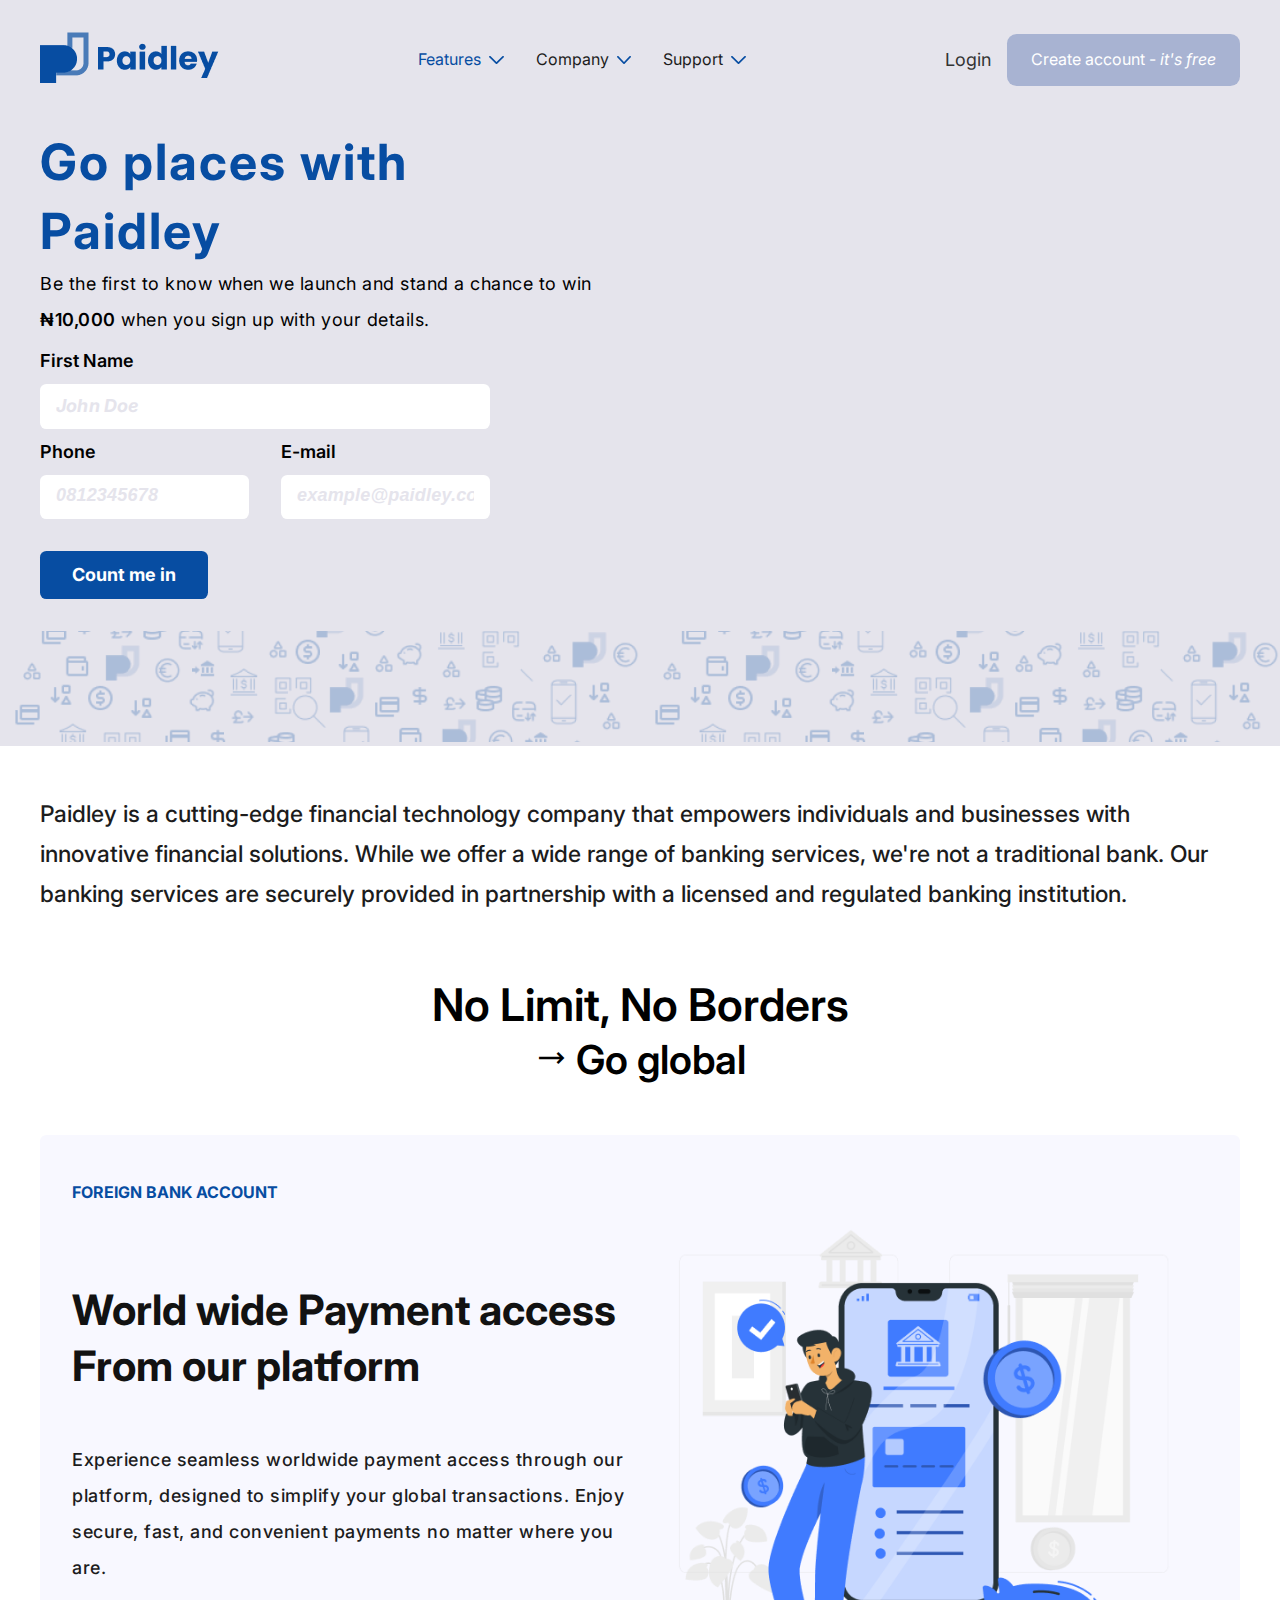
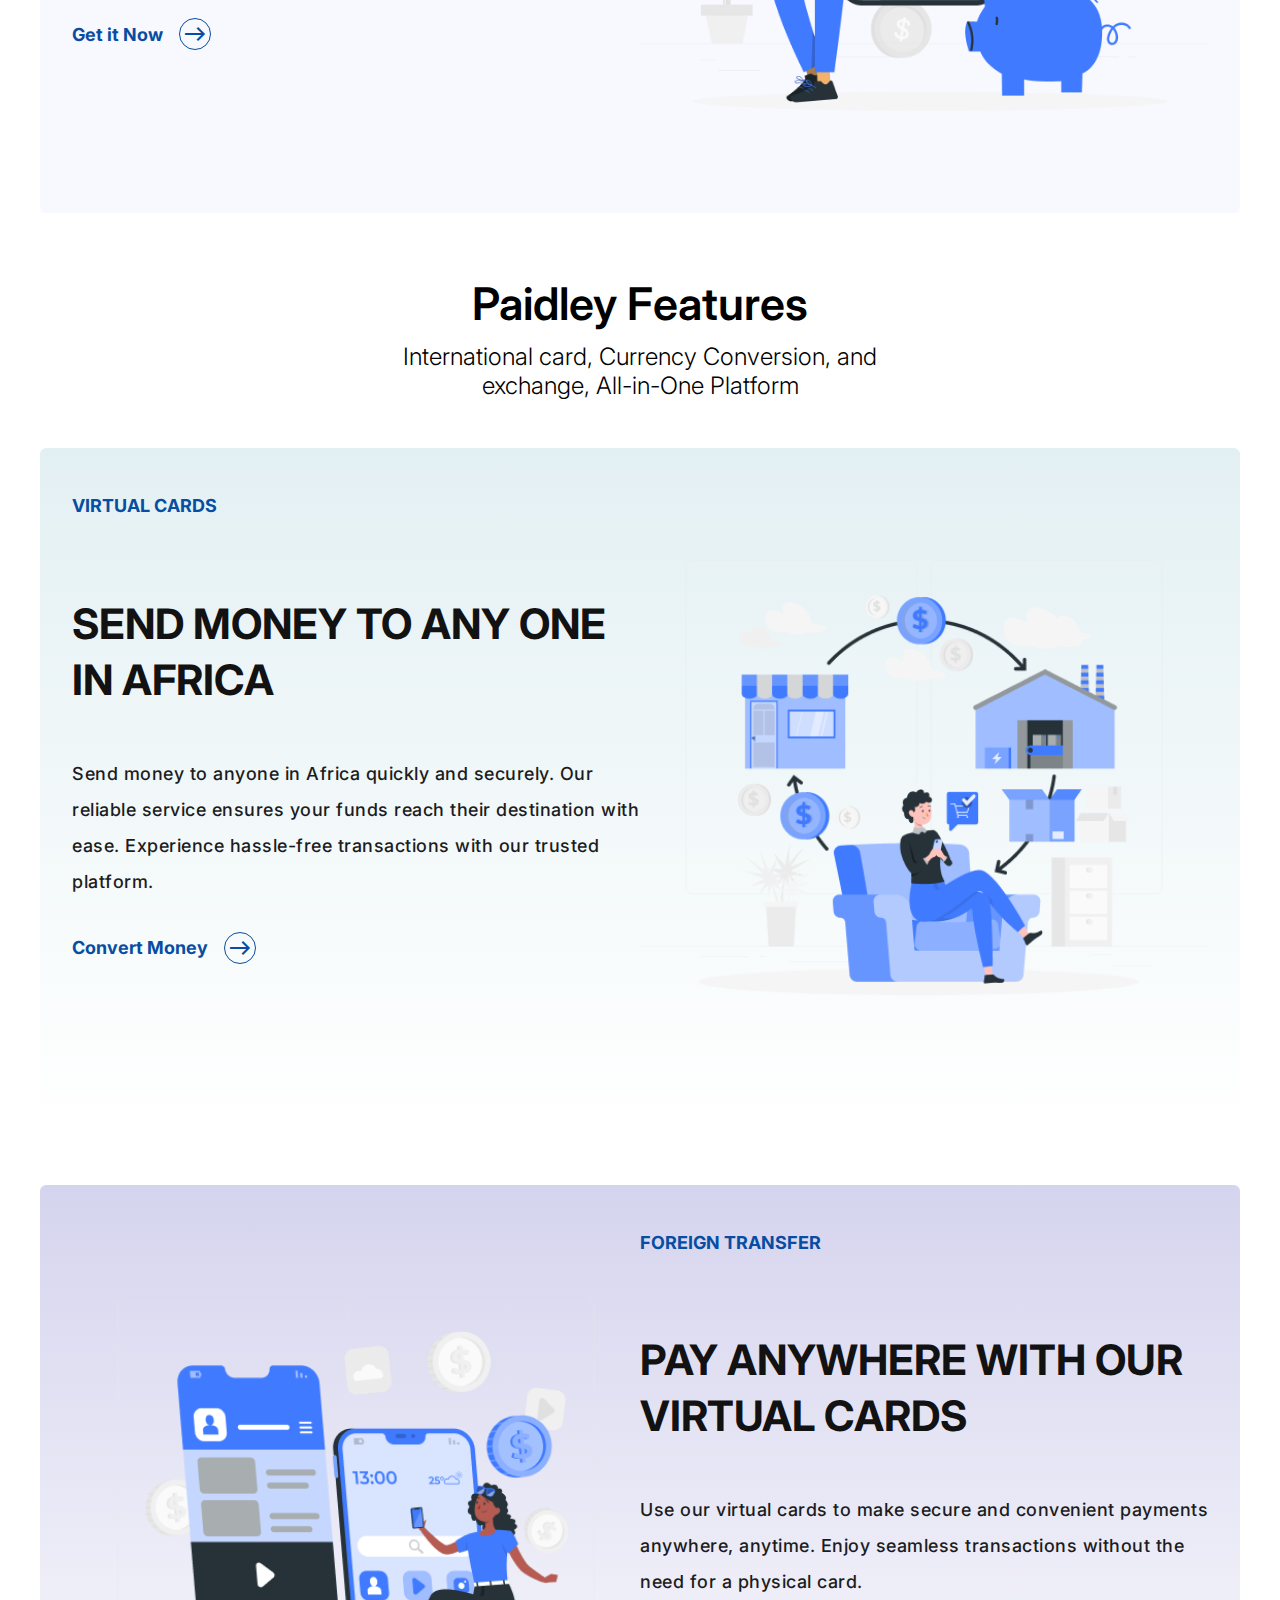
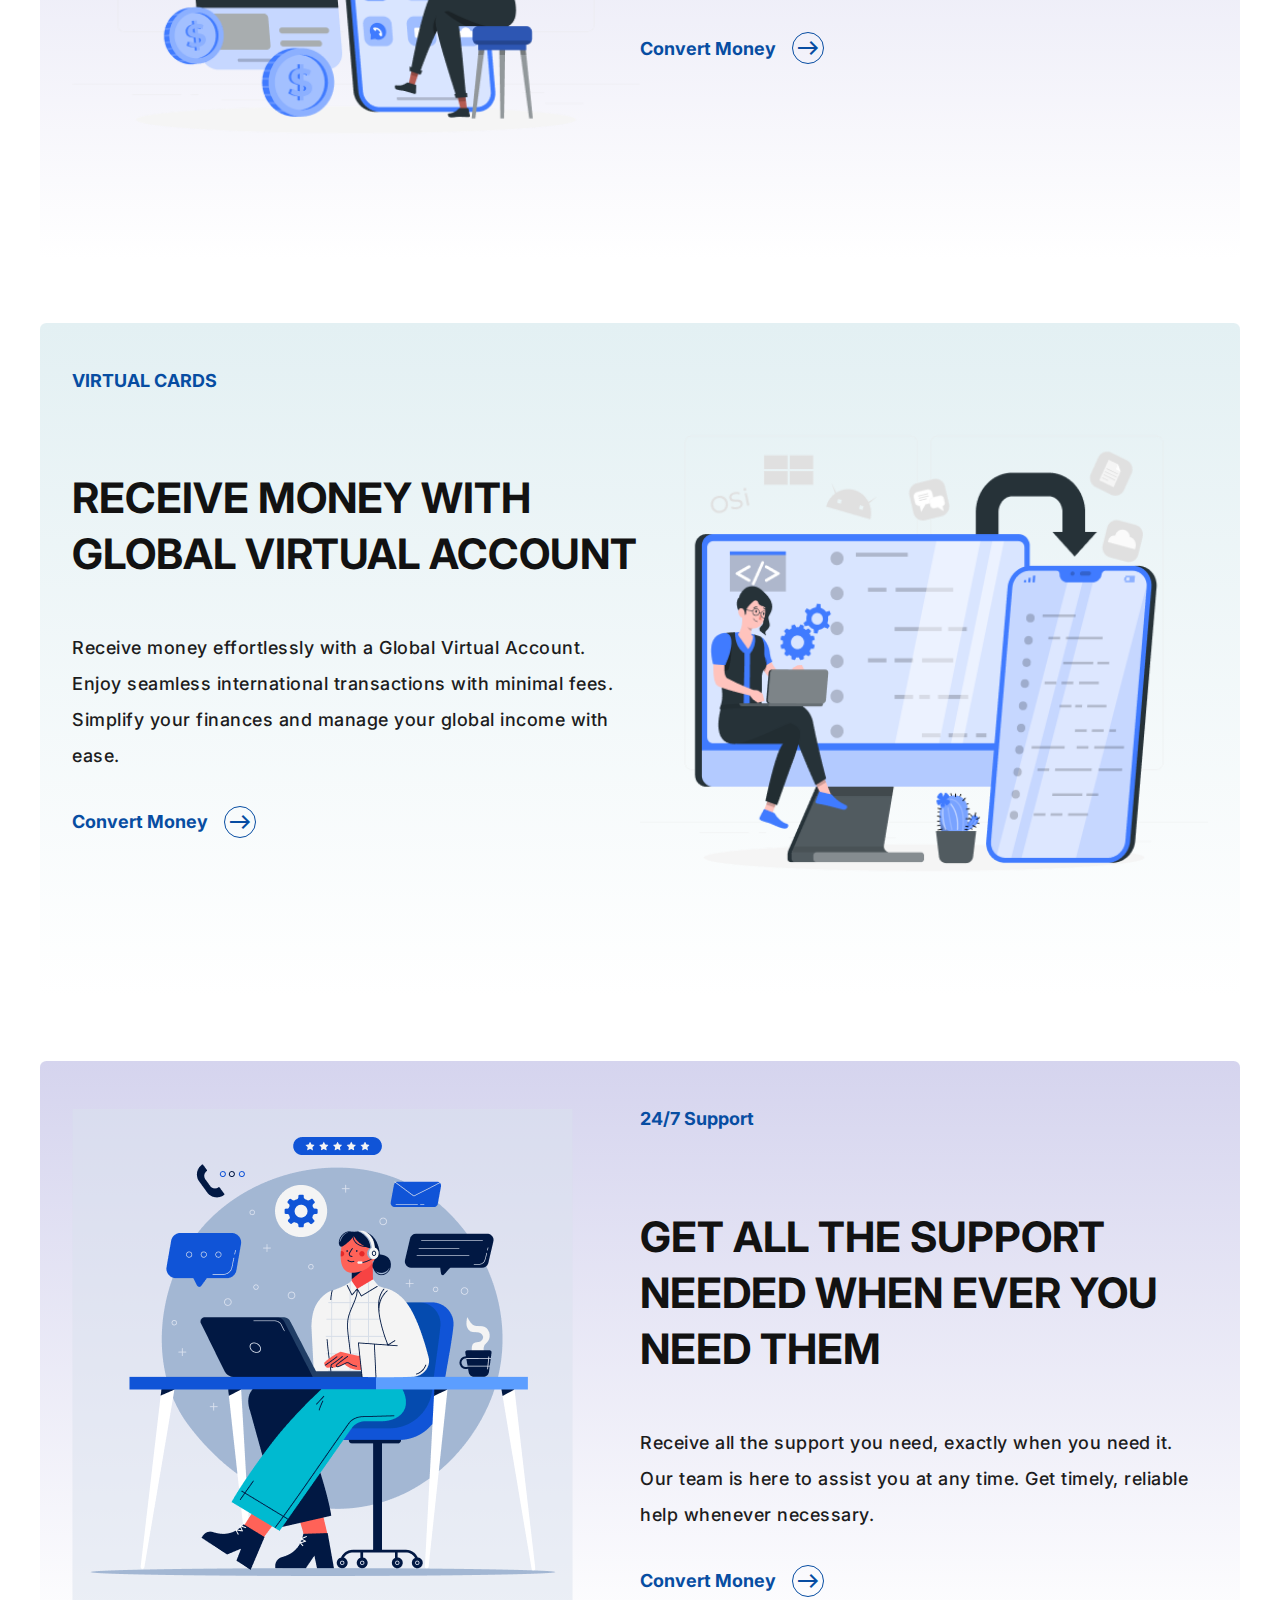
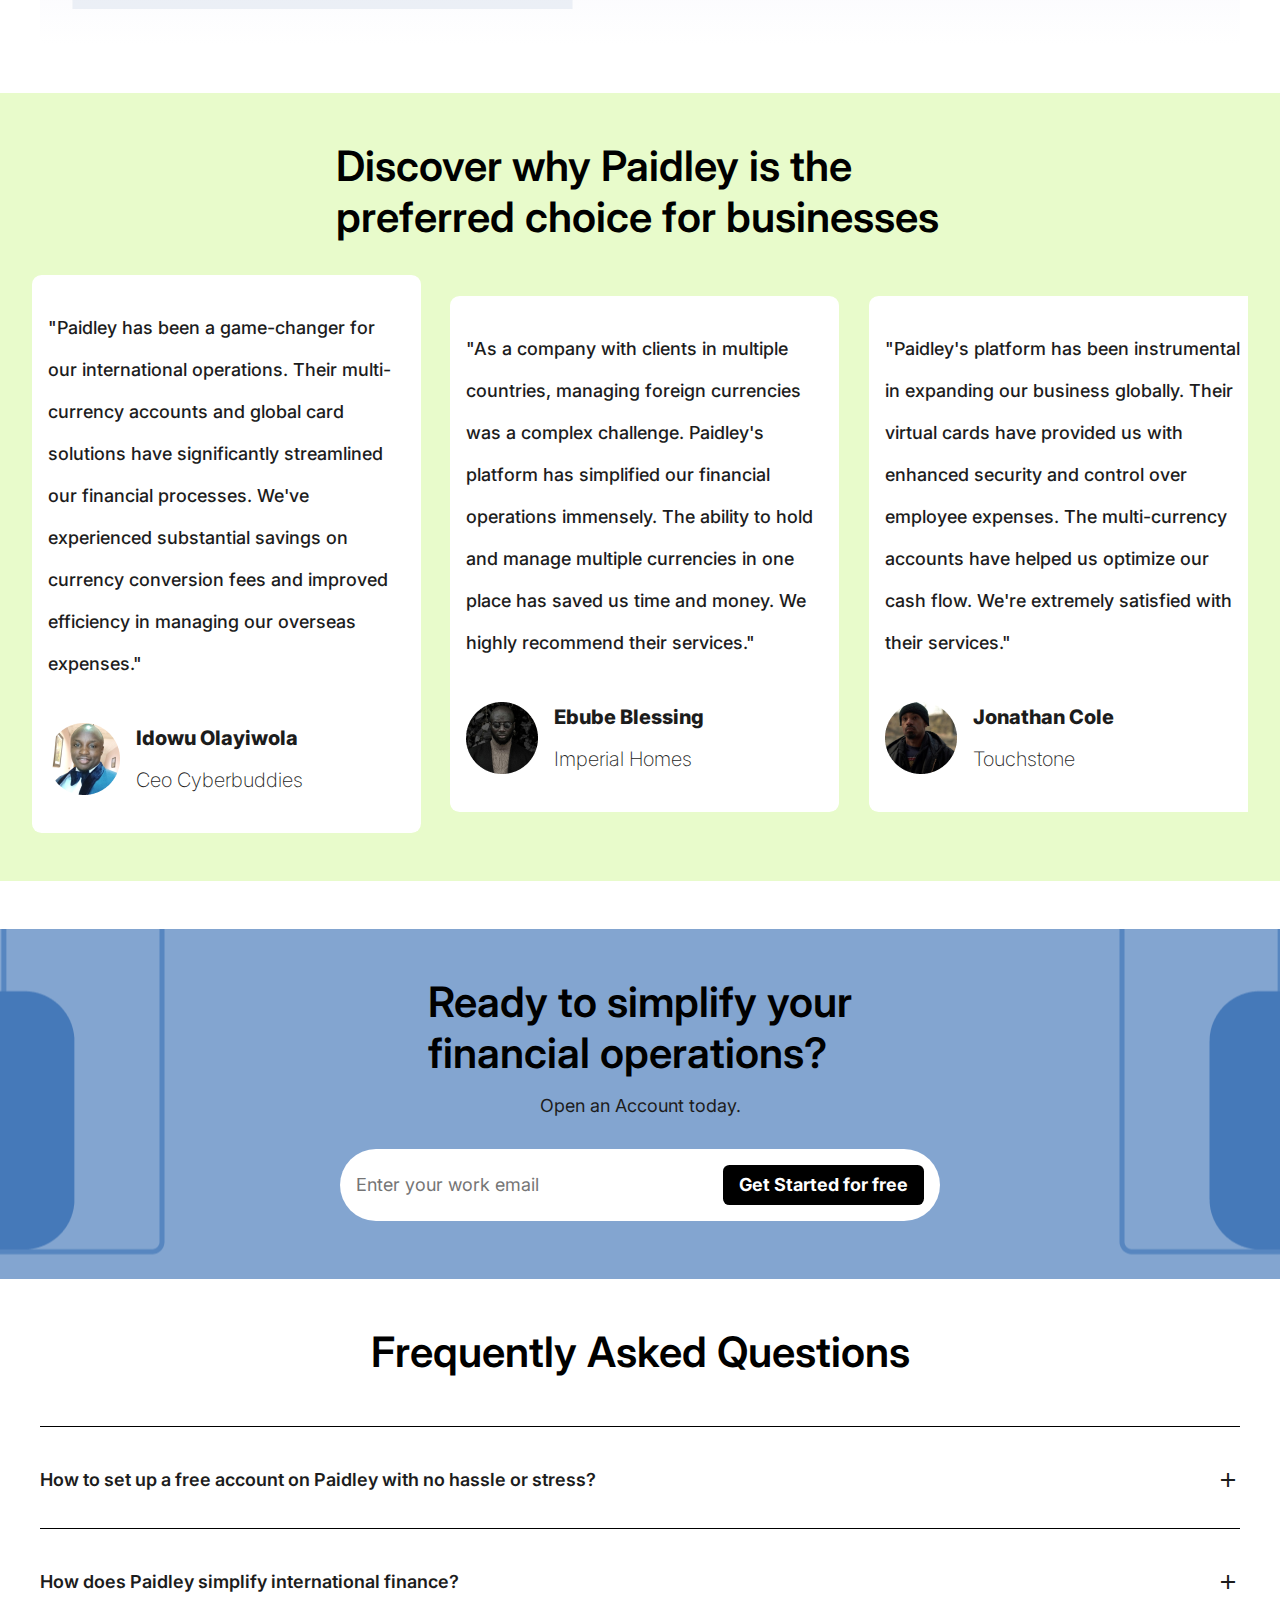
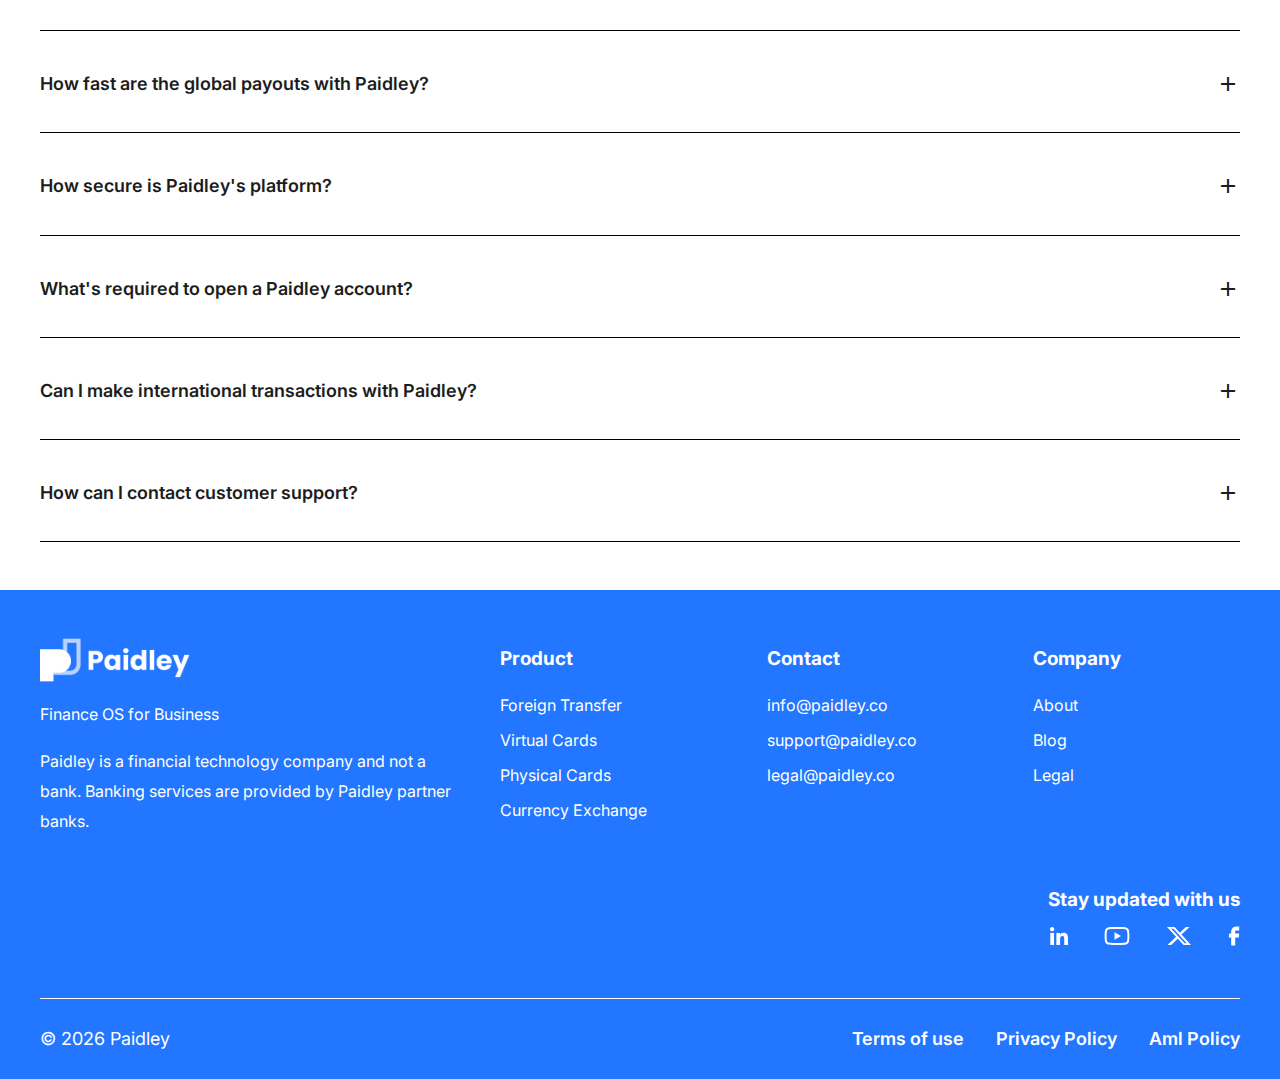
==== commit 97383df6: "favicon change" ====
--- a/index.html
+++ b/index.html
@@ -6,7 +6,7 @@
     <title>Paidley</title>
 
     <!-- favicon -->
-    <link rel="shortcut icon" href="assets/images/Favicon.png" type="image/x-icon">
+    <link rel="shortcut icon" href="assets/images/Favicon.png" type="image/png">
 
     <!-- css stylesheet -->
     <link rel="stylesheet" href="assets/css/styles.css">
